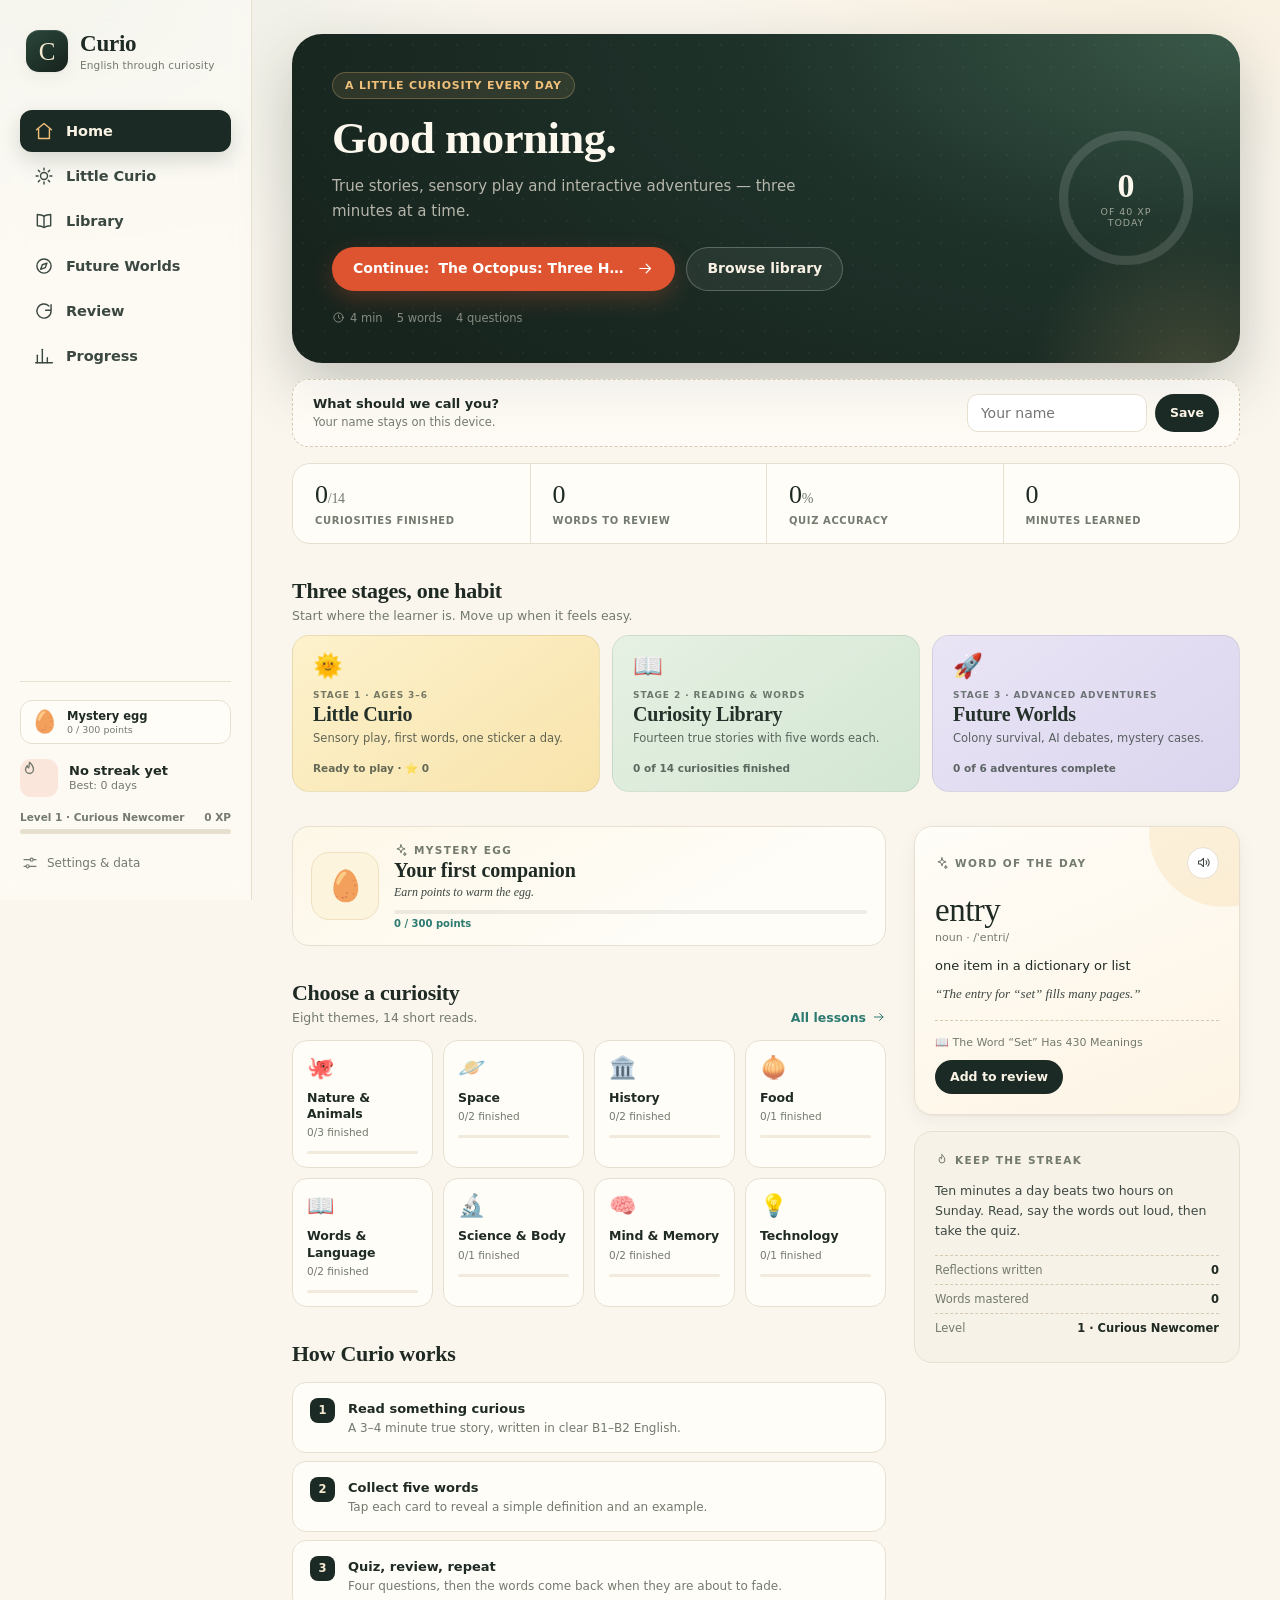
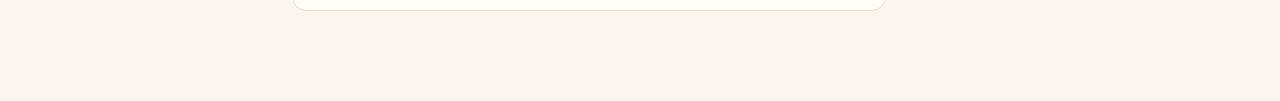
==== index.html @ 7db4409c "Build Curio English learning app with stages, progress and pets" ====
<!DOCTYPE html>
<html lang="en">
<head>
  <meta charset="utf-8">
  <meta name="viewport" content="width=device-width, initial-scale=1">
  <title>Curio — Learn English Through Curiosity</title>
  <meta name="description" content="Curio is a small English-learning app: short true stories, five words per story, quick quizzes, and progress that is saved on your device.">
  <meta name="theme-color" content="#fbf7ef">
  <link rel="icon" href="data:image/svg+xml,%3Csvg xmlns='http://www.w3.org/2000/svg' viewBox='0 0 100 100'%3E%3Ctext y='.9em' font-size='88'%3E%F0%9F%A7%A0%3C/text%3E%3C/svg%3E">
  <link rel="stylesheet" href="styles.css">
</head>
<body>
  <div class="app">
    <aside class="sidebar" aria-label="Main navigation">
      <a class="brand" href="#/home">
        <span class="brand-mark">C</span>
        <span class="brand-text"><strong>Curio</strong><small>English through curiosity</small></span>
      </a>
      <nav class="nav" id="nav"></nav>
      <div class="sidebar-foot" id="sidebar-foot"></div>
    </aside>

    <main class="view" id="view" tabindex="-1"></main>
  </div>

  <nav class="tabbar" id="tabbar" aria-label="Main navigation"></nav>
  <div class="toast-stack" id="toast-stack" role="status" aria-live="polite"></div>
  <div id="modal-root"></div>

  <script src="content.js"></script>
  <script src="content2.js"></script>
  <script src="pets.js"></script>
  <script src="app.js"></script>
</body>
</html>
---- styles.css ----
/* ==========================================================================
   Curio — English through curiosity
   A warm paper-and-ink theme with a serif reading face.
   ========================================================================== */

:root {
  --paper: #faf6ee;
  --paper-2: #f2ebdd;
  --card: #fffdf8;
  --ink: #1f2a24;
  --ink-soft: #3b4741;
  --muted: #737a6e;
  --line: #e7dfd0;
  --line-strong: #d6cab4;
  --coral: #df5430;
  --coral-dark: #b8431f;
  --teal: #2c7a70;
  --teal-dark: #1f5d55;
  --gold: #e9a83b;
  --dark: #1b2a24;
  --dark-2: #243a31;
  --radius: 22px;
  --shadow-sm: 0 1px 2px rgba(31, 42, 36, .05), 0 6px 18px rgba(31, 42, 36, .05);
  --shadow-md: 0 10px 34px rgba(31, 42, 36, .12);
  --font-ui: ui-sans-serif, system-ui, -apple-system, "Segoe UI", Roboto, "Helvetica Neue", Arial, sans-serif;
  --font-read: "Iowan Old Style", "Palatino Linotype", Palatino, "Book Antiqua", Georgia, serif;
}

* { box-sizing: border-box; }

html { -webkit-text-size-adjust: 100%; }

body {
  margin: 0;
  min-height: 100vh;
  font-family: var(--font-ui);
  color: var(--ink);
  background:
    radial-gradient(900px 520px at 92% -8%, rgba(233, 168, 59, .13), transparent 62%),
    radial-gradient(760px 480px at 4% 0%, rgba(44, 122, 112, .08), transparent 60%),
    var(--paper);
  -webkit-font-smoothing: antialiased;
  text-rendering: optimizeLegibility;
}

::selection { background: rgba(223, 84, 48, .22); }

a { color: inherit; }

button { font-family: inherit; }

svg { display: block; }

:focus-visible {
  outline: 2px solid var(--teal);
  outline-offset: 2px;
}

.icon { display: inline-flex; width: 20px; height: 20px; flex: 0 0 auto; }
.icon svg {
  width: 100%;
  height: 100%;
  fill: none;
  stroke: currentColor;
  stroke-width: 1.7;
  stroke-linecap: round;
  stroke-linejoin: round;
}

.muted { color: var(--muted); }

/* ---------------------------------------------------------------- layout */
.app {
  display: flex;
  min-height: 100vh;
  align-items: stretch;
}

.sidebar {
  position: sticky;
  top: 0;
  height: 100vh;
  width: 252px;
  flex: 0 0 252px;
  padding: 26px 20px 22px;
  display: flex;
  flex-direction: column;
  gap: 8px;
  border-right: 1px solid var(--line);
  background: rgba(255, 253, 248, .55);
  backdrop-filter: blur(10px);
  z-index: 30;
}

.view {
  flex: 1;
  min-width: 0;
  width: 100%;
  max-width: 1180px;
  margin: 0 auto;
  padding: 34px 40px 90px;
}

.view:focus { outline: none; }

.page { animation: pageIn .4s cubic-bezier(.2, .7, .2, 1) both; }

/* ---------------------------------------------------------------- brand */
.brand {
  display: flex;
  align-items: center;
  gap: 12px;
  text-decoration: none;
  padding: 4px 6px;
  margin-bottom: 26px;
  border-radius: 14px;
}

.brand-mark {
  width: 42px;
  height: 42px;
  border-radius: 13px;
  background: linear-gradient(145deg, #2b473b, #16221c);
  color: #f6e9d2;
  display: grid;
  place-items: center;
  font-family: var(--font-read);
  font-size: 25px;
  line-height: 1;
  box-shadow: inset 0 1px 0 rgba(255, 255, 255, .12), var(--shadow-sm);
  flex: 0 0 auto;
}

.brand-text { display: flex; flex-direction: column; line-height: 1.15; }
.brand-text strong {
  font-family: var(--font-read);
  font-size: 23px;
  font-weight: 600;
  letter-spacing: -.01em;
}
.brand-text small {
  font-size: 10.5px;
  color: var(--muted);
  letter-spacing: .015em;
  margin-top: 2px;
}

/* ---------------------------------------------------------------- nav */
.nav { display: flex; flex-direction: column; gap: 3px; }

.nav-item {
  position: relative;
  display: flex;
  align-items: center;
  gap: 12px;
  padding: 11px 14px;
  border-radius: 12px;
  text-decoration: none;
  color: var(--ink-soft);
  font-size: 14.5px;
  font-weight: 550;
  letter-spacing: -.005em;
  transition: background .18s ease, color .18s ease, transform .18s ease;
}

.nav-item:hover { background: #f1e9da; }

.nav-item.active {
  background: var(--dark);
  color: #fbf4e6;
  box-shadow: 0 8px 20px rgba(27, 42, 36, .16);
}

.nav-item.active .icon { color: #f0c07a; }

.nav-badge {
  margin-left: auto;
  min-width: 20px;
  height: 20px;
  padding: 0 6px;
  border-radius: 999px;
  background: var(--coral);
  color: #fff;
  font-size: 11px;
  font-weight: 700;
  display: grid;
  place-items: center;
}

.nav-item.active .nav-badge { background: #f0c07a; color: #35240d; }

/* ---------------------------------------------------------------- sidebar foot */
.sidebar-foot {
  margin-top: auto;
  padding-top: 18px;
  border-top: 1px solid var(--line);
  display: flex;
  flex-direction: column;
  gap: 14px;
}

.streak-box { display: flex; align-items: center; gap: 11px; }

.streak-flame {
  width: 38px;
  height: 38px;
  border-radius: 11px;
  background: #fbe6dc;
  color: var(--coral);
  display: grid;
  place-items: center;
  flex: 0 0 auto;
}
.streak-flame .icon { width: 19px; height: 19px; }

.streak-box strong { display: block; font-size: 13px; font-weight: 650; }
.streak-box span { display: block; font-size: 11px; color: var(--muted); margin-top: 1px; }

.mini-level-top {
  display: flex;
  justify-content: space-between;
  gap: 8px;
  font-size: 10.5px;
  color: var(--muted);
  font-weight: 550;
}
.mini-bar {
  height: 5px;
  border-radius: 99px;
  background: var(--line);
  margin-top: 6px;
  overflow: hidden;
}
.mini-bar i {
  display: block;
  height: 100%;
  border-radius: 99px;
  background: linear-gradient(90deg, var(--teal), #63a897);
  transition: width .6s cubic-bezier(.2, .8, .2, 1);
}

.settings-link {
  display: inline-flex;
  align-items: center;
  gap: 9px;
  background: none;
  border: none;
  padding: 7px 2px;
  color: var(--muted);
  font-size: 12px;
  cursor: pointer;
  border-radius: 8px;
  text-align: left;
}
.settings-link:hover { color: var(--ink); }
.settings-link .icon { width: 16px; height: 16px; }

/* ---------------------------------------------------------------- tabbar */
.tabbar {
  display: none;
  position: fixed;
  left: 0;
  right: 0;
  bottom: 0;
  z-index: 50;
  padding: 8px 10px calc(8px + env(safe-area-inset-bottom));
  background: rgba(255, 253, 248, .96);
  backdrop-filter: blur(14px);
  border-top: 1px solid var(--line);
}

.tab-item {
  position: relative;
  flex: 1;
  display: flex;
  flex-direction: column;
  align-items: center;
  gap: 3px;
  padding: 4px 2px 3px;
  text-decoration: none;
  color: var(--muted);
  font-size: 10.5px;
  font-weight: 550;
}
.tab-item .icon { width: 21px; height: 21px; }
.tab-item.active { color: var(--ink); }
.tab-item.active .icon { color: var(--coral); }

.tab-badge {
  position: absolute;
  top: 0;
  right: calc(50% - 21px);
  min-width: 17px;
  height: 17px;
  padding: 0 4px;
  border-radius: 99px;
  background: var(--coral);
  color: #fff;
  font-size: 10px;
  font-weight: 700;
  display: grid;
  place-items: center;
}

/* ---------------------------------------------------------------- type */
h1, h2, h3 {
  margin: 0;
  font-family: var(--font-read);
  font-weight: 600;
  letter-spacing: -.012em;
  color: var(--ink);
}

p { margin: 0 0 1em; }

.page h1 {
  font-size: clamp(30px, 3.4vw, 42px);
  line-height: 1.07;
  margin: 7px 0 10px;
}

.sub {
  color: var(--muted);
  font-size: 14.5px;
  line-height: 1.62;
  max-width: 62ch;
}

.eyebrow {
  display: inline-flex;
  align-items: center;
  gap: 6px;
  font-size: 10.5px;
  font-weight: 700;
  letter-spacing: .13em;
  text-transform: uppercase;
  color: var(--muted);
}
.eyebrow .icon { width: 14px; height: 14px; }

.page-head {
  display: flex;
  justify-content: space-between;
  align-items: flex-start;
  gap: 26px;
  margin-bottom: 28px;
}

/* ---------------------------------------------------------------- buttons */
.btn {
  display: inline-flex;
  align-items: center;
  justify-content: center;
  gap: 9px;
  padding: 12px 20px;
  border-radius: 999px;
  border: 1px solid transparent;
  font-family: inherit;
  font-size: 14px;
  font-weight: 600;
  line-height: 1.25;
  text-decoration: none;
  cursor: pointer;
  transition: transform .18s ease, background .18s ease, border-color .18s ease, box-shadow .18s ease, color .18s ease;
  white-space: nowrap;
}

.btn .icon { width: 17px; height: 17px; }

.btn-primary {
  background: var(--coral);
  color: #fff;
  box-shadow: 0 8px 22px rgba(223, 84, 48, .26);
}
.btn-primary:hover { background: var(--coral-dark); transform: translateY(-1px); box-shadow: 0 10px 26px rgba(223, 84, 48, .3); }

.btn-dark { background: var(--dark); color: #fbf4e6; }
.btn-dark:hover { background: var(--dark-2); transform: translateY(-1px); }

.btn-ghost {
  background: transparent;
  border-color: var(--line-strong);
  color: var(--ink);
}
.btn-ghost:hover { background: #fff; border-color: var(--ink-soft); }

.btn-ghost-light {
  background: rgba(255, 255, 255, .06);
  border-color: rgba(255, 255, 255, .24);
  color: #f7f0e3;
}
.btn-ghost-light:hover { background: rgba(255, 255, 255, .13); }

.btn-small { padding: 8px 14px; font-size: 12.5px; gap: 7px; }
.btn-small .icon { width: 15px; height: 15px; }

.btn-danger { background: #fdf1ed; border-color: #eec7ba; color: #9c2f1a; }
.btn-danger:hover { background: #fbe5dd; border-color: #dda087; }

.btn:disabled { opacity: .55; cursor: not-allowed; transform: none; }

.link-arrow {
  display: inline-flex;
  align-items: center;
  gap: 6px;
  font-size: 12.5px;
  font-weight: 650;
  color: var(--teal);
  text-decoration: none;
  white-space: nowrap;
}
.link-arrow .icon { width: 14px; height: 14px; transition: transform .18s ease; }
.link-arrow:hover .icon { transform: translateX(3px); }

/* ---------------------------------------------------------------- hero */
.hero {
  position: relative;
  overflow: hidden;
  display: flex;
  align-items: center;
  justify-content: space-between;
  gap: 30px;
  padding: 38px 40px;
  border-radius: 30px;
  color: #f8f1e4;
  background:
    radial-gradient(110% 150% at 100% 0%, #3a5949 0%, #1e322a 46%, #17241e 100%);
  box-shadow: 0 24px 60px rgba(23, 36, 30, .24);
}

.hero::before {
  content: "";
  position: absolute;
  inset: 0;
  background-image: radial-gradient(rgba(255, 255, 255, .08) 1px, transparent 1px);
  background-size: 22px 22px;
  opacity: .5;
  pointer-events: none;
}

.hero::after {
  content: "";
  position: absolute;
  width: 340px;
  height: 340px;
  right: -120px;
  bottom: -190px;
  border-radius: 50%;
  background: radial-gradient(circle, rgba(240, 192, 122, .18), transparent 68%);
  pointer-events: none;
}

.hero-main { position: relative; z-index: 1; max-width: 620px; }

.hero-kicker {
  display: inline-flex;
  align-items: center;
  gap: 7px;
  padding: 6px 12px;
  border-radius: 999px;
  border: 1px solid rgba(240, 192, 122, .28);
  background: rgba(240, 192, 122, .1);
  color: #f0c07a;
  font-size: 11px;
  font-weight: 650;
  letter-spacing: .07em;
  text-transform: uppercase;
}
.hero-kicker .icon { width: 14px; height: 14px; }

.hero h1 {
  color: #fdf8ee;
  font-size: clamp(29px, 3.5vw, 45px);
  line-height: 1.06;
  margin: 16px 0 12px;
}

.hero-sub {
  color: rgba(248, 241, 228, .7);
  font-size: 15px;
  line-height: 1.62;
  margin: 0 0 24px;
  max-width: 50ch;
}

.hero-actions { display: flex; align-items: center; gap: 11px; flex-wrap: wrap; }

.btn-title {
  max-width: 190px;
  overflow: hidden;
  text-overflow: ellipsis;
  white-space: nowrap;
}

.hero-meta {
  display: flex;
  align-items: center;
  gap: 14px;
  margin-top: 20px;
  font-size: 11.5px;
  color: rgba(248, 241, 228, .5);
}
.hero-meta span { display: inline-flex; align-items: center; gap: 5px; }
.hero-meta .icon { width: 13px; height: 13px; }

.hero-meta .goal-inline { display: none; }

.goal-ring {
  position: relative;
  flex: 0 0 auto;
  width: 148px;
  height: 148px;
  z-index: 1;
}
.goal-ring svg { width: 100%; height: 100%; transform: rotate(-90deg); }

.ring-track { fill: none; stroke: rgba(255, 255, 255, .13); stroke-width: 8; }
.ring-fill {
  fill: none;
  stroke: #f0c07a;
  stroke-width: 8;
  stroke-linecap: round;
  transition: stroke-dashoffset .9s cubic-bezier(.2, .8, .2, 1);
}
.goal-ring.done .ring-fill { stroke: #8fd0a8; }

.ring-label {
  position: absolute;
  inset: 0;
  display: flex;
  flex-direction: column;
  align-items: center;
  justify-content: center;
  text-align: center;
  gap: 3px;
  pointer-events: none;
}
.ring-label strong {
  font-family: var(--font-read);
  font-size: 34px;
  line-height: 1;
  color: #fdf8ee;
}
.ring-label span {
  font-size: 9.5px;
  text-transform: uppercase;
  letter-spacing: .1em;
  color: rgba(248, 241, 228, .58);
  max-width: 80px;
}

/* ---------------------------------------------------------------- name prompt */
.name-prompt {
  display: flex;
  align-items: center;
  justify-content: space-between;
  gap: 20px;
  margin-top: 16px;
  padding: 14px 20px;
  border: 1px dashed var(--line-strong);
  border-radius: 16px;
  background: rgba(255, 253, 248, .7);
}
.name-prompt strong { display: block; font-size: 13px; }
.name-prompt span { font-size: 11.5px; color: var(--muted); }
.name-form { display: flex; gap: 8px; }
.name-form input { width: 180px; }

/* ---------------------------------------------------------------- inputs */
input[type="text"],
input[type="search"],
input:not([type]),
input[type="email"] {
  font-family: inherit;
  font-size: 14px;
  color: var(--ink);
  background: #fff;
  border: 1px solid var(--line);
  border-radius: 11px;
  padding: 10px 13px;
  outline: none;
  transition: border-color .18s ease, box-shadow .18s ease;
  min-width: 0;
}
input:focus { border-color: var(--teal); box-shadow: 0 0 0 3px rgba(44, 122, 112, .13); }

/* ---------------------------------------------------------------- stats strip */
.stat-strip {
  display: grid;
  grid-template-columns: repeat(4, 1fr);
  margin-top: 16px;
  background: var(--card);
  border: 1px solid var(--line);
  border-radius: 18px;
  overflow: hidden;
}

.stat {
  display: flex;
  flex-direction: column;
  gap: 4px;
  padding: 17px 22px;
  border-left: 1px solid var(--line);
}
.stat:first-child { border-left: none; }

.stat-num {
  font-family: var(--font-read);
  font-size: 26px;
  line-height: 1.05;
  letter-spacing: -.01em;
}
.stat-num small { font-size: 14px; color: var(--muted); }

.stat-label {
  font-size: 10px;
  text-transform: uppercase;
  letter-spacing: .07em;
  color: var(--muted);
  font-weight: 600;
}

/* ---------------------------------------------------------------- home sections */
.home-grid {
  display: grid;
  grid-template-columns: minmax(0, 1fr) 326px;
  gap: 28px;
  margin-top: 34px;
  align-items: start;
}

.home-main { display: flex; flex-direction: column; gap: 34px; min-width: 0; }
.home-rail { display: flex; flex-direction: column; gap: 16px; }

.section-head {
  display: flex;
  align-items: flex-end;
  justify-content: space-between;
  gap: 16px;
  margin-bottom: 15px;
}
.section-head h2 { font-size: 22px; }
.section-head p { margin: 4px 0 0; font-size: 12.5px; color: var(--muted); }

.cat-grid {
  display: grid;
  grid-template-columns: repeat(4, 1fr);
  gap: 10px;
}

.cat-card {
  position: relative;
  display: flex;
  flex-direction: column;
  gap: 2px;
  padding: 16px 14px 13px;
  border: 1px solid var(--line);
  border-radius: 15px;
  background: var(--card);
  text-decoration: none;
  color: var(--ink);
  transition: transform .18s ease, box-shadow .18s ease, border-color .18s ease;
  overflow: hidden;
}
.cat-card:hover {
  transform: translateY(-2px);
  border-color: var(--line-strong);
  box-shadow: var(--shadow-sm);
}

.cat-emoji { font-size: 22px; line-height: 1; margin-bottom: 9px; }
.cat-name { font-size: 12.5px; font-weight: 650; line-height: 1.3; letter-spacing: -.005em; }
.cat-meta { font-size: 10.5px; color: var(--muted); margin-top: 2px; }
.cat-track {
  height: 3px;
  margin-top: 11px;
  background: var(--paper-2);
  border-radius: 99px;
  overflow: hidden;
}
.cat-track i {
  display: block;
  height: 100%;
  width: var(--cat-pct, 0%);
  background: var(--teal);
  border-radius: 99px;
  transition: width .5s ease;
}

/* recent list */
.recent-list {
  border: 1px solid var(--line);
  border-radius: 16px;
  background: var(--card);
  overflow: hidden;
}

.recent {
  display: flex;
  align-items: center;
  gap: 14px;
  padding: 13px 17px;
  text-decoration: none;
  color: inherit;
  border-bottom: 1px solid var(--line);
}
.recent:last-child { border-bottom: none; }
.recent:hover { background: #fbf6ea; }

.recent-emoji {
  width: 38px;
  height: 38px;
  border-radius: 11px;
  background: var(--paper-2);
  display: grid;
  place-items: center;
  font-size: 19px;
  flex: 0 0 auto;
}

.recent-body { flex: 1; min-width: 0; display: flex; flex-direction: column; gap: 2px; }
.recent-body strong {
  font-size: 13.5px;
  font-weight: 600;
  white-space: nowrap;
  overflow: hidden;
  text-overflow: ellipsis;
}
.recent-body small { font-size: 11px; color: var(--muted); }
.recent-score { font-size: 12px; font-weight: 700; color: var(--teal); flex: 0 0 auto; }

/* steps */
.steps { list-style: none; margin: 0; padding: 0; display: flex; flex-direction: column; gap: 8px; }
.steps li {
  display: flex;
  gap: 13px;
  align-items: flex-start;
  padding: 15px 17px;
  background: var(--card);
  border: 1px solid var(--line);
  border-radius: 14px;
}
.step-num {
  width: 25px;
  height: 25px;
  border-radius: 8px;
  background: var(--dark);
  color: #f6e9d2;
  display: grid;
  place-items: center;
  font-size: 11.5px;
  font-weight: 700;
  flex: 0 0 auto;
}
.steps strong { font-size: 13px; font-weight: 650; }
.steps p { margin: 2px 0 0; font-size: 12px; line-height: 1.5; color: var(--muted); }

/* ---------------------------------------------------------------- cards / word of day */
.card {
  background: var(--card);
  border: 1px solid var(--line);
  border-radius: 18px;
  padding: 20px;
}

.wod {
  position: relative;
  overflow: hidden;
  background: linear-gradient(158deg, #fffdf8 0%, #fdf4e4 100%);
  box-shadow: var(--shadow-sm);
}
.wod::after {
  content: "";
  position: absolute;
  width: 150px;
  height: 150px;
  top: -70px;
  right: -60px;
  border-radius: 50%;
  background: rgba(233, 168, 59, .14);
  pointer-events: none;
}

.wod-top { position: relative; z-index: 1; display: flex; align-items: center; justify-content: space-between; gap: 10px; }

.wod-word {
  font-family: var(--font-read);
  font-size: 33px;
  line-height: 1.05;
  letter-spacing: -.015em;
  margin-top: 14px;
}
.wod-meta { font-size: 11px; color: var(--muted); margin-top: 4px; }
.wod-def { font-size: 13px; line-height: 1.55; margin: 12px 0 8px; }
.wod-ex {
  font-family: var(--font-read);
  font-style: italic;
  font-size: 13px;
  line-height: 1.5;
  color: var(--ink-soft);
  margin: 0;
}
.wod-foot {
  position: relative;
  z-index: 1;
  display: flex;
  flex-direction: column;
  gap: 10px;
  margin-top: 16px;
  padding-top: 14px;
  border-top: 1px dashed var(--line-strong);
}
.wod-source { font-size: 11px; color: var(--muted); line-height: 1.4; }
.wod-foot .btn { align-self: flex-start; }

.speak-btn {
  width: 32px;
  height: 32px;
  border-radius: 50%;
  border: 1px solid var(--line);
  background: #fff;
  color: var(--ink-soft);
  display: inline-grid;
  place-items: center;
  cursor: pointer;
  flex: 0 0 auto;
  transition: background .18s ease, color .18s ease, border-color .18s ease;
}
.speak-btn:hover { background: var(--dark); border-color: var(--dark); color: #fff; }
.speak-btn .icon { width: 15px; height: 15px; }

.pill {
  display: inline-flex;
  align-items: center;
  gap: 5px;
  font-size: 10.5px;
  font-weight: 600;
  padding: 5px 9px;
  border-radius: 999px;
  background: var(--paper-2);
  color: var(--muted);
}
.pill .icon { width: 12px; height: 12px; }
.pill-done { background: #e8f3ee; color: var(--teal); }

.tip { background: #f7f2e7; }
.tip > p { margin: 10px 0 14px; font-size: 12.5px; line-height: 1.6; color: var(--ink-soft); }
.tip-row {
  display: flex;
  justify-content: space-between;
  gap: 12px;
  font-size: 11.5px;
  padding: 7px 0;
  border-top: 1px dashed var(--line-strong);
  color: var(--muted);
}
.tip-row strong { color: var(--ink); font-weight: 600; text-align: right; }

/* ---------------------------------------------------------------- toolbar / library */
.progress-pill {
  flex: 0 0 auto;
  text-align: center;
  padding: 11px 18px;
  border: 1px solid var(--line);
  border-radius: 15px;
  background: var(--card);
}
.progress-pill strong { display: block; font-family: var(--font-read); font-size: 23px; line-height: 1.1; }
.progress-pill span { font-size: 9.5px; letter-spacing: .09em; text-transform: uppercase; color: var(--muted); }

.toolbar { display: flex; flex-direction: column; gap: 13px; margin-bottom: 16px; }

.search {
  display: flex;
  align-items: center;
  gap: 9px;
  height: 43px;
  max-width: 400px;
  padding: 0 13px;
  border: 1px solid var(--line);
  border-radius: 12px;
  background: var(--card);
  transition: border-color .18s ease, box-shadow .18s ease;
}
.search:focus-within { border-color: var(--teal); box-shadow: 0 0 0 3px rgba(44, 122, 112, .1); }
.search .icon { width: 17px; height: 17px; color: var(--muted); }
.search input {
  flex: 1;
  border: none !important;
  background: transparent !important;
  box-shadow: none !important;
  padding: 0;
  font-size: 13.5px;
  height: 100%;
}
.search input::-webkit-search-cancel-button { cursor: pointer; }

.chips { display: flex; flex-wrap: wrap; gap: 7px; }

.chip {
  padding: 7px 13px;
  border: 1px solid var(--line);
  border-radius: 999px;
  background: var(--card);
  color: var(--ink-soft);
  font-size: 12px;
  font-weight: 550;
  cursor: pointer;
  transition: all .16s ease;
}
.chip:hover { border-color: var(--line-strong); background: #fff; }
.chip.active { background: var(--dark); border-color: var(--dark); color: #faf3e6; }

.list-meta { font-size: 11.5px; color: var(--muted); margin-bottom: 12px; }

.lesson-grid {
  display: grid;
  grid-template-columns: repeat(2, minmax(0, 1fr));
  gap: 14px;
}

.lesson-card {
  display: flex;
  flex-direction: column;
  text-decoration: none;
  color: inherit;
  background: var(--card);
  border: 1px solid var(--line);
  border-radius: 18px;
  overflow: hidden;
  transition: transform .2s ease, box-shadow .2s ease, border-color .2s ease;
}
.lesson-card:hover {
  transform: translateY(-3px);
  box-shadow: var(--shadow-md);
  border-color: var(--line-strong);
}

.lesson-thumb {
  position: relative;
  height: 82px;
  display: flex;
  align-items: center;
  padding: 0 20px;
  font-size: 30px;
  overflow: hidden;
}
.lesson-thumb::after {
  content: "";
  position: absolute;
  right: -32px;
  top: -58px;
  width: 150px;
  height: 150px;
  border-radius: 50%;
  background: rgba(255, 255, 255, .42);
}
.lesson-thumb > span { position: relative; z-index: 1; }

.cat-nature  { background: linear-gradient(120deg, #e9f2e2, #d5e7cf); }
.cat-space   { background: linear-gradient(120deg, #e9e6f6, #d9d5ee); }
.cat-history { background: linear-gradient(120deg, #f8eddb, #efdcc1); }
.cat-food    { background: linear-gradient(120deg, #fce9d5, #f7dcc0); }
.cat-words   { background: linear-gradient(120deg, #f5e8ee, #ecd6e1); }
.cat-science { background: linear-gradient(120deg, #e1f1ef, #d0e5e3); }
.cat-mind    { background: linear-gradient(120deg, #f8edda, #f1dfc5); }
.cat-tech    { background: linear-gradient(120deg, #e5eef7, #d3e2f0); }

.lesson-body { padding: 15px 18px 14px; display: flex; flex-direction: column; flex: 1; }

.lesson-tags { display: flex; gap: 6px; flex-wrap: wrap; margin-bottom: 8px; }

.tag {
  display: inline-flex;
  align-items: center;
  gap: 4px;
  font-size: 10px;
  font-weight: 600;
  letter-spacing: .02em;
  padding: 4px 8px;
  border-radius: 6px;
  background: var(--paper-2);
  color: var(--ink-soft);
}
.tag.ghost { background: transparent; border: 1px solid var(--line); color: var(--muted); }
.tag .icon { width: 12px; height: 12px; }

.lesson-card h3 {
  font-size: 19px;
  line-height: 1.22;
  margin-bottom: 5px;
}
.lesson-card p {
  font-size: 12.5px;
  line-height: 1.55;
  color: var(--muted);
  margin: 0 0 14px;
  display: -webkit-box;
  -webkit-line-clamp: 2;
  -webkit-box-orient: vertical;
  overflow: hidden;
}

.lesson-foot {
  display: flex;
  align-items: center;
  justify-content: space-between;
  gap: 10px;
  margin-top: auto;
  padding-top: 12px;
  border-top: 1px solid var(--line);
}

.lesson-status {
  display: inline-flex;
  align-items: center;
  gap: 4px;
  font-size: 10.5px;
  font-weight: 650;
  letter-spacing: .02em;
}
.lesson-status.done { color: var(--teal); }
.lesson-status.new { color: var(--coral); }
.lesson-status .icon { width: 12px; height: 12px; }

.arrow { display: inline-flex; color: var(--muted); }
.arrow .icon { width: 16px; height: 16px; transition: transform .2s ease, color .2s ease; }
.lesson-card:hover .arrow .icon { transform: translateX(3px); color: var(--coral); }

/* empty states */
.empty {
  grid-column: 1 / -1;
  text-align: center;
  padding: 42px 24px;
  border: 1px dashed var(--line-strong);
  border-radius: 18px;
  background: rgba(255, 253, 248, .55);
}
.empty > span { font-size: 30px; display: block; margin-bottom: 10px; }
.empty h3 { font-size: 20px; margin-bottom: 4px; }
.empty p { font-size: 13px; color: var(--muted); margin: 0 0 16px; }
.empty.big { padding: 52px 28px; }

/* ---------------------------------------------------------------- lesson header */
.back-link {
  display: inline-flex;
  align-items: center;
  gap: 7px;
  font-size: 12.5px;
  color: var(--muted);
  text-decoration: none;
  margin-bottom: 22px;
  padding: 4px 0;
}
.back-link .icon { width: 15px; height: 15px; transition: transform .18s ease; }
.back-link:hover { color: var(--ink); }
.back-link:hover .icon { transform: translateX(-2px); }

.lesson-head {
  display: flex;
  align-items: flex-start;
  gap: 20px;
  margin-bottom: 24px;
}
.lesson-emoji {
  width: 72px;
  height: 72px;
  border-radius: 20px;
  display: grid;
  place-items: center;
  font-size: 34px;
  flex: 0 0 auto;
  border: 1px solid rgba(0, 0, 0, .04);
}
.lesson-head h1 { margin: 7px 0 8px; font-size: clamp(27px, 3.2vw, 40px); }
.lesson-head .sub { font-size: 14px; }

.stagebar {
  display: flex;
  gap: 6px;
  flex-wrap: wrap;
  padding-bottom: 14px;
  margin-bottom: 28px;
  border-bottom: 1px solid var(--line);
}
.stage-chip {
  display: inline-flex;
  align-items: center;
  gap: 8px;
  font-size: 12px;
  font-weight: 550;
  color: var(--muted);
  padding-right: 16px;
}
.stage-chip span {
  width: 22px;
  height: 22px;
  border-radius: 50%;
  border: 1px solid var(--line-strong);
  background: var(--card);
  display: grid;
  place-items: center;
  font-size: 10.5px;
  font-weight: 650;
}
.stage-chip.complete { color: var(--teal); }
.stage-chip.complete span { background: var(--teal); border-color: var(--teal); color: #fff; }
.stage-chip.current { color: var(--ink); font-weight: 650; }
.stage-chip.current span { background: var(--dark); border-color: var(--dark); color: #fff; }

/* ---------------------------------------------------------------- reader */
.reader { max-width: 780px; }

.reader-body p {
  font-family: var(--font-read);
  font-size: 18.5px;
  line-height: 1.76;
  color: #26332c;
  margin: 0 0 20px;
}

.reader-body p:first-child::first-letter {
  float: left;
  font-size: 58px;
  line-height: .82;
  padding: 8px 9px 0 0;
  color: var(--coral);
  font-weight: 600;
}

.fact {
  display: flex;
  gap: 14px;
  align-items: flex-start;
  margin: 26px 0;
  padding: 15px 18px;
  border: 1px solid #f0dfc0;
  border-radius: 15px;
  background: linear-gradient(120deg, #fdf5e6, #fcf1de);
}
.fact-label {
  display: inline-flex;
  align-items: center;
  gap: 5px;
  white-space: nowrap;
  font-size: 10px;
  font-weight: 700;
  letter-spacing: .08em;
  text-transform: uppercase;
  color: #a06a1c;
  padding-top: 2px;
}
.fact-label .icon { width: 13px; height: 13px; }
.fact p { margin: 0; font-size: 12.5px; line-height: 1.58; color: #6d5327; }

.prompt-box {
  margin: 26px 0 6px;
  padding: 18px;
  border: 1px solid var(--line);
  border-radius: 16px;
  background: var(--card);
}
.prompt-head {
  display: flex;
  justify-content: space-between;
  gap: 12px;
  font-size: 10px;
  letter-spacing: .09em;
  text-transform: uppercase;
  font-weight: 700;
  color: var(--muted);
}
.prompt-head > span:first-child { display: inline-flex; align-items: center; gap: 5px; }
.prompt-head .icon { width: 13px; height: 13px; }
.prompt-q {
  font-family: var(--font-read);
  font-size: 17px;
  line-height: 1.5;
  margin: 10px 0 12px;
}

textarea {
  width: 100%;
  min-height: 84px;
  font-family: var(--font-ui);
  font-size: 13.5px;
  line-height: 1.55;
  color: var(--ink);
  background: #fdfbf5;
  border: 1px solid var(--line);
  border-radius: 11px;
  padding: 11px 13px;
  resize: vertical;
  outline: none;
  transition: border-color .18s ease, box-shadow .18s ease;
}
textarea:focus { border-color: var(--teal); box-shadow: 0 0 0 3px rgba(44, 122, 112, .12); }

.note-meta {
  display: flex;
  justify-content: space-between;
  gap: 12px;
  margin-top: 7px;
  font-size: 10.5px;
  color: var(--muted);
}

.stage-actions {
  display: flex;
  align-items: center;
  justify-content: flex-end;
  flex-wrap: wrap;
  gap: 10px;
  margin-top: 26px;
  padding-top: 20px;
  border-top: 1px solid var(--line);
}
.stage-note { margin-right: auto; font-size: 11.5px; color: var(--muted); }

/* ---------------------------------------------------------------- words */
.stage-intro { max-width: 640px; margin-bottom: 20px; }
.stage-intro h2 { font-size: 26px; margin-bottom: 6px; }
.stage-intro p { font-size: 13px; line-height: 1.6; color: var(--muted); margin: 0; }

.word-grid { display: grid; grid-template-columns: repeat(2, minmax(0, 1fr)); gap: 11px; align-items: start; }

.word-card {
  position: relative;
  text-align: left;
  padding: 16px 18px;
  border: 1px solid var(--line);
  border-radius: 15px;
  background: var(--card);
  cursor: pointer;
  transition: border-color .18s ease, box-shadow .18s ease, background .2s ease;
}
.word-card:hover { border-color: var(--line-strong); box-shadow: var(--shadow-sm); }
.word-card.revealed { background: #f3faf6; border-color: #cbe0d6; }

.word-top { display: flex; align-items: center; justify-content: space-between; gap: 8px; }
.word-pos {
  font-size: 9.5px;
  font-weight: 700;
  letter-spacing: .1em;
  text-transform: uppercase;
  color: var(--muted);
}
.word-main {
  font-family: var(--font-read);
  font-size: 26px;
  line-height: 1.12;
  margin-top: 7px;
  letter-spacing: -.015em;
}
.word-ipa { font-size: 11.5px; color: var(--muted); margin-top: 2px; }

.word-reveal {
  display: none;
  margin-top: 11px;
  padding-top: 11px;
  border-top: 1px dashed var(--line-strong);
}
.revealed .word-reveal { display: block; animation: fadeUp .24s ease both; }

.word-def { font-size: 12.5px; line-height: 1.55; margin: 0 0 7px; }
.word-ex {
  font-family: var(--font-read);
  font-style: italic;
  font-size: 12.5px;
  line-height: 1.5;
  color: var(--ink-soft);
  margin: 0;
}
.word-note {
  display: inline-flex;
  align-items: center;
  gap: 4px;
  margin-top: 8px;
  font-size: 10px;
  color: var(--teal);
  font-weight: 600;
}
.word-note .icon { width: 11px; height: 11px; }
.word-hint { margin-top: 9px; font-size: 9.5px; letter-spacing: .04em; color: #a49a89; text-transform: uppercase; }

/* ---------------------------------------------------------------- quiz */
.quiz { max-width: 780px; }

.quiz-top {
  display: flex;
  align-items: center;
  justify-content: space-between;
  gap: 12px;
  margin-bottom: 9px;
}
.quiz-score { font-size: 11px; font-weight: 650; color: var(--teal); }

.quiz-bar {
  height: 5px;
  border-radius: 99px;
  background: var(--line);
  overflow: hidden;
  margin-bottom: 26px;
}
.quiz-bar i {
  display: block;
  height: 100%;
  border-radius: 99px;
  background: linear-gradient(90deg, var(--coral), #ee8a5e);
  transition: width .4s cubic-bezier(.2, .8, .2, 1);
}

.quiz-q {
  font-size: clamp(22px, 2.7vw, 31px);
  line-height: 1.28;
  margin-bottom: 22px;
  max-width: 26ch;
}

.options { display: flex; flex-direction: column; gap: 9px; }

.option {
  display: flex;
  align-items: center;
  gap: 13px;
  width: 100%;
  text-align: left;
  padding: 14px 16px;
  border: 1px solid var(--line);
  border-radius: 13px;
  background: var(--card);
  color: var(--ink);
  font-size: 14px;
  line-height: 1.45;
  cursor: pointer;
  transition: border-color .16s ease, background .16s ease, transform .16s ease;
}
.option:hover:not(:disabled) { border-color: var(--ink-soft); transform: translateX(2px); }
.option:disabled { cursor: default; }

.opt-letter {
  width: 26px;
  height: 26px;
  border-radius: 8px;
  background: var(--paper-2);
  color: var(--muted);
  display: grid;
  place-items: center;
  font-size: 11px;
  font-weight: 700;
  flex: 0 0 auto;
}

.option.correct { background: #eef8f1; border-color: #93c7ab; }
.option.correct .opt-letter { background: var(--teal); color: #fff; }
.option.wrong { background: #fdf0e9; border-color: #e6a48c; }
.option.wrong .opt-letter { background: var(--coral); color: #fff; }
.option.dim { opacity: .5; }

.opt-mark { margin-left: auto; color: var(--teal); }
.opt-mark .icon { width: 17px; height: 17px; }

.feedback {
  margin-top: 17px;
  padding: 13px 17px;
  border-radius: 13px;
  border: 1px solid;
  font-size: 13px;
  line-height: 1.55;
  animation: fadeUp .22s ease both;
}
.feedback strong {
  display: block;
  font-size: 10px;
  letter-spacing: .09em;
  text-transform: uppercase;
  margin-bottom: 4px;
}
.feedback p { margin: 0; }
.feedback.ok { background: #eef8f2; border-color: #cbe4d7; color: #1e5c46; }
.feedback.no { background: #fdf2ec; border-color: #f0d2c4; color: #7d3a24; }

.quiz-hint { font-size: 11.5px; color: var(--muted); margin-top: 14px; }

/* ---------------------------------------------------------------- results */
.result { position: relative; max-width: 840px; margin: 0 auto; }

.result-top { display: flex; align-items: center; gap: 26px; margin: 8px 0 26px; }
.result-top h2 { font-size: clamp(23px, 3vw, 32px); margin: 8px 0 6px; line-height: 1.2; }
.result-top .sub { font-size: 13px; }

.score-ring {
  --p: 75;
  width: 122px;
  height: 122px;
  border-radius: 50%;
  flex: 0 0 auto;
  display: grid;
  place-items: center;
  background: conic-gradient(var(--teal) calc(var(--p) * 1%), var(--line) 0);
  box-shadow: var(--shadow-sm);
}
.score-inner {
  width: 96px;
  height: 96px;
  border-radius: 50%;
  background: var(--paper);
  display: flex;
  flex-direction: column;
  align-items: center;
  justify-content: center;
  gap: 1px;
}
.score-inner strong { font-family: var(--font-read); font-size: 25px; line-height: 1; }
.score-inner span {
  font-size: 8.5px;
  text-transform: uppercase;
  letter-spacing: .1em;
  color: var(--muted);
}

.result-stats {
  display: grid;
  grid-template-columns: repeat(4, 1fr);
  gap: 10px;
  margin: 22px 0;
}
.result-stats > div {
  display: flex;
  flex-direction: column;
  gap: 1px;
  padding: 13px 15px;
  border: 1px solid var(--line);
  border-radius: 13px;
  background: var(--card);
}
.result-stats strong { font-family: var(--font-read); font-size: 22px; line-height: 1.1; }
.result-stats span { font-size: 10px; color: var(--muted); }

.result + .section { margin-top: 34px; }

.result-list { list-style: none; margin: 20px 0 0; padding: 0; display: flex; flex-direction: column; gap: 7px; }
.result-list li {
  display: flex;
  gap: 11px;
  align-items: flex-start;
  padding: 11px 14px;
  border: 1px solid var(--line);
  border-radius: 11px;
  background: var(--card);
  font-size: 12.5px;
  line-height: 1.5;
}
.result-list li.no { background: #fdf6f2; border-color: #f0d9cf; }
.result-list li strong { font-weight: 600; font-size: 12.5px; }
.result-list p { margin: 3px 0 0; color: var(--muted); font-size: 11.5px; }

.result-mark {
  width: 20px;
  height: 20px;
  border-radius: 50%;
  display: grid;
  place-items: center;
  font-size: 10px;
  font-weight: 700;
  flex: 0 0 auto;
}
li.ok .result-mark { background: #e1f2e8; color: var(--teal); }
li.no .result-mark { background: #fae3d8; color: var(--coral-dark); }

.confetti { position: absolute; inset: -14px 0 auto; height: 0; pointer-events: none; z-index: 3; }
.confetti i {
  position: absolute;
  top: 0;
  width: 7px;
  height: 13px;
  border-radius: 2px;
  opacity: 0;
  animation-name: confettiFall;
  animation-timing-function: cubic-bezier(.25, .6, .5, 1);
  animation-fill-mode: forwards;
}

/* ---------------------------------------------------------------- review */
.review { max-width: 820px; }

.review-head {
  display: flex;
  justify-content: space-between;
  align-items: flex-end;
  gap: 18px;
  margin-bottom: 13px;
}
.review-head h1 { font-size: clamp(26px, 3vw, 36px); margin: 7px 0 0; }

.review-count {
  flex: 0 0 auto;
  padding: 5px 12px;
  border: 1px solid var(--line);
  border-radius: 999px;
  background: var(--card);
  font-size: 11.5px;
  color: var(--muted);
}

.review-bar {
  height: 5px;
  border-radius: 99px;
  background: var(--line);
  overflow: hidden;
  margin: 6px 0 24px;
}
.review-bar i { display: block; height: 100%; background: var(--teal); border-radius: 99px; transition: width .4s ease; }

.flashcard {
  position: relative;
  padding: 32px 34px;
  text-align: center;
  background: var(--card);
  border: 1px solid var(--line);
  border-radius: 22px;
  box-shadow: var(--shadow-sm);
}
.flash-top { display: flex; justify-content: space-between; align-items: center; gap: 10px; margin-bottom: 24px; }
.flash-word {
  font-family: var(--font-read);
  font-size: clamp(38px, 6vw, 58px);
  line-height: 1.04;
  letter-spacing: -.02em;
}
.flash-meta { font-size: 12px; color: var(--muted); margin-top: 8px; }

.flash-back {
  margin-top: 22px;
  padding-top: 20px;
  border-top: 1px dashed var(--line-strong);
  animation: fadeUp .28s ease both;
}
.flash-def { font-size: 16px; line-height: 1.55; max-width: 52ch; margin: 0 auto 10px; }
.flash-ex {
  font-family: var(--font-read);
  font-style: italic;
  font-size: 14px;
  color: var(--ink-soft);
  margin: 0 auto;
  max-width: 56ch;
  line-height: 1.5;
}
.show-answer { margin-top: 26px; }
.flash-tip { text-align: center; font-size: 11.5px; color: var(--muted); margin: 16px 0 0; }

.grade-row { display: grid; grid-template-columns: repeat(3, 1fr); gap: 9px; margin-top: 16px; }
.grade {
  display: flex;
  flex-direction: column;
  align-items: center;
  gap: 2px;
  padding: 13px 10px;
  border: 1px solid var(--line);
  border-radius: 13px;
  background: var(--card);
  cursor: pointer;
  transition: transform .16s ease, box-shadow .16s ease, border-color .16s ease, background .16s ease;
}
.grade strong { font-size: 13px; font-weight: 650; }
.grade span { font-size: 10px; color: var(--muted); }
.grade:hover { transform: translateY(-1px); box-shadow: var(--shadow-sm); }
.grade-again:hover { border-color: #e6a48c; background: #fdf3ee; }
.grade-good:hover { border-color: #9ec9b2; background: #f2faf6; }
.grade-easy:hover { border-color: #a9c1dd; background: #f2f7fc; }
.grade-hint { text-align: center; font-size: 10.5px; color: var(--muted); margin: 10px 0 0; }

.bank { display: flex; flex-wrap: wrap; gap: 7px; }
.bank-item {
  display: inline-flex;
  align-items: center;
  gap: 9px;
  padding: 7px 13px;
  border: 1px solid var(--line);
  border-radius: 999px;
  background: var(--card);
  color: var(--ink);
  font-size: 12.5px;
  cursor: pointer;
  transition: border-color .16s ease, color .16s ease;
}
.bank-item:hover { border-color: var(--teal); color: var(--teal); }
.bank-item strong { font-weight: 600; font-size: 12.5px; }
.bank-item span { display: inline-flex; gap: 2px; }
.bank-item .dot { width: 4px; height: 4px; border-radius: 50%; background: var(--line-strong); display: inline-block; }
.bank-item .dot.on { background: var(--teal); }

/* ---------------------------------------------------------------- progress page */
.level-card {
  display: flex;
  align-items: center;
  gap: 22px;
  padding: 24px 26px;
  margin-bottom: 16px;
  border-radius: 22px;
  color: #f7f0e1;
  background:
    radial-gradient(90% 150% at 0% 0%, #31503f 0%, #1b2a24 55%, #16221d 100%);
  box-shadow: 0 18px 44px rgba(23, 36, 30, .22);
}
.level-badge {
  width: 72px;
  height: 72px;
  border-radius: 19px;
  background: rgba(255, 255, 255, .07);
  border: 1px solid rgba(255, 255, 255, .16);
  display: flex;
  flex-direction: column;
  align-items: center;
  justify-content: center;
  gap: 1px;
  flex: 0 0 auto;
}
.level-badge span {
  font-size: 8.5px;
  text-transform: uppercase;
  letter-spacing: .14em;
  color: rgba(247, 240, 225, .6);
}
.level-badge strong { font-family: var(--font-read); font-size: 30px; line-height: 1; color: #fdf8ee; }

.level-main { flex: 1; min-width: 0; }
.level-top { display: flex; align-items: baseline; justify-content: space-between; gap: 12px; }
.level-top h2 { color: #fbf5e8; font-size: 22px; }
.level-top > span { font-size: 12px; font-weight: 650; color: #f0c07a; }
.level-bar {
  height: 6px;
  border-radius: 99px;
  background: rgba(255, 255, 255, .14);
  margin: 10px 0 8px;
  overflow: hidden;
}
.level-bar i {
  display: block;
  height: 100%;
  border-radius: 99px;
  background: linear-gradient(90deg, #f0c07a, #e9a83b);
  transition: width .6s ease;
}
.level-card .muted { font-size: 11.5px; margin: 0; color: rgba(247, 240, 225, .55); }
.level-card .muted strong { color: rgba(247, 240, 225, .85); font-weight: 600; }

.stats-grid { display: grid; grid-template-columns: repeat(4, 1fr); gap: 12px; margin-bottom: 16px; }
.stat-card {
  display: flex;
  gap: 12px;
  align-items: flex-start;
  padding: 15px 17px;
  border: 1px solid var(--line);
  border-radius: 15px;
  background: var(--card);
}
.stat-emoji { font-size: 19px; line-height: 1.2; }
.stat-value { display: block; font-family: var(--font-read); font-size: 25px; line-height: 1.05; }
.stat-label { display: block; font-size: 10px; text-transform: uppercase; letter-spacing: .06em; color: var(--muted); margin-top: 3px; font-weight: 600; }
.stat-sub { display: block; font-size: 10.5px; color: #9ba192; margin-top: 4px; }

.stats-two { display: grid; grid-template-columns: 1.1fr .9fr; gap: 12px; margin-bottom: 12px; }
.chart-card { padding: 20px 22px; }
.chart-card .section-head { margin-bottom: 4px; }
.chart-card .section-head h2 { font-size: 18px; }
.chart-card .section-head p { font-size: 11.5px; }

.bars { display: flex; align-items: flex-end; gap: 7px; height: 148px; margin-top: 16px; }
.bar-col { flex: 1; height: 100%; display: flex; flex-direction: column; align-items: center; gap: 7px; min-width: 0; }
.bar-track {
  flex: 1;
  width: 100%;
  display: flex;
  align-items: flex-end;
  border-radius: 6px;
  background: #f6efe3;
  overflow: hidden;
}
.bar-track i {
  display: block;
  width: 100%;
  border-radius: 6px;
  background: linear-gradient(180deg, #86bfae, #2c7a70);
  transition: height .5s ease;
}
.bar-label { font-size: 9.5px; color: var(--muted); }

.donut-wrap { display: flex; align-items: center; gap: 20px; margin-top: 20px; }
.donut {
  --p: 0;
  width: 118px;
  height: 118px;
  border-radius: 50%;
  flex: 0 0 auto;
  display: grid;
  place-items: center;
  background: conic-gradient(var(--coral) calc(var(--p) * 1%), #efe7d8 0);
}
.donut > span {
  width: 88px;
  height: 88px;
  border-radius: 50%;
  background: var(--card);
  display: flex;
  flex-direction: column;
  align-items: center;
  justify-content: center;
}
.donut strong { font-family: var(--font-read); font-size: 23px; line-height: 1.1; }
.donut small { font-size: 8.5px; text-transform: uppercase; letter-spacing: .09em; color: var(--muted); }

.donut-side { flex: 1; min-width: 0; display: flex; flex-direction: column; gap: 7px; }
.donut-side > div {
  display: flex;
  justify-content: space-between;
  gap: 10px;
  font-size: 11.5px;
  padding-bottom: 7px;
  border-bottom: 1px dashed var(--line);
}
.donut-side > div:last-child { border-bottom: none; padding-bottom: 0; }
.donut-side span { color: var(--muted); }
.donut-side strong { font-weight: 650; white-space: nowrap; }

.heat-card { padding: 20px 22px; margin-bottom: 16px; }
.heat-wrap {
  display: flex;
  align-items: center;
  justify-content: space-between;
  gap: 30px;
  margin-top: 8px;
}
.heatmap {
  display: grid;
  grid-auto-flow: column;
  grid-template-rows: repeat(7, 16px);
  grid-auto-columns: 16px;
  justify-content: flex-start;
  gap: 4px;
  flex: 0 1 auto;
}
.heat-side { display: flex; gap: 30px; flex: 0 0 auto; }
.heat-side > div { display: flex; flex-direction: column; gap: 2px; }
.heat-side span {
  font-size: 9.5px;
  text-transform: uppercase;
  letter-spacing: .07em;
  color: var(--muted);
  font-weight: 600;
}
.heat-side strong { font-family: var(--font-read); font-size: 19px; font-weight: 600; }
.heat-cell { display: block; min-height: 16px; border-radius: 3px; background: #efe7d8; }
.lvl-0 { background: #efe7d8; }
.lvl-1 { background: #cfe3d8; }
.lvl-2 { background: #8fc1ad; }
.lvl-3 { background: #4f9883; }
.lvl-4 { background: #2c7a70; }

.heat-foot { display: flex; align-items: center; justify-content: space-between; gap: 12px; margin-top: 11px; font-size: 10.5px; color: var(--muted); }
.heat-legend { display: flex; align-items: center; gap: 3px; }
.heat-legend .heat-cell { width: 10px; height: 10px; min-height: 10px; display: inline-block; }

.badge-grid { display: grid; grid-template-columns: repeat(auto-fill, minmax(152px, 1fr)); gap: 10px; }
.badge {
  display: flex;
  flex-direction: column;
  align-items: flex-start;
  gap: 3px;
  padding: 15px;
  border: 1px solid var(--line);
  border-radius: 14px;
  background: var(--card);
  opacity: .62;
  transition: opacity .2s ease, box-shadow .2s ease;
}
.badge.got { opacity: 1; border-color: #d8e4d7; box-shadow: inset 0 0 0 1px rgba(44, 122, 112, .08); }
.badge-icon { font-size: 22px; line-height: 1.2; margin-bottom: 5px; color: #b6ac9a; }
.badge.got .badge-icon { color: inherit; }
.badge-icon .icon { width: 19px; height: 19px; }
.badge strong { font-size: 12.5px; font-weight: 650; }
.badge > span { font-size: 10.5px; line-height: 1.4; color: var(--muted); }
.badge-tag {
  margin-top: 6px;
  font-size: 8.5px;
  font-weight: 700;
  letter-spacing: .09em;
  text-transform: uppercase;
  color: var(--teal);
}
.badge-tag.locked { color: #b0a694; }

/* ---------------------------------------------------------------- modal */
body.modal-open { overflow: hidden; }

.modal-backdrop {
  position: fixed;
  inset: 0;
  z-index: 100;
  display: flex;
  align-items: center;
  justify-content: center;
  padding: 20px;
  background: rgba(20, 31, 26, .46);
  backdrop-filter: blur(5px);
  animation: fadeIn .18s ease both;
}

.modal {
  width: 100%;
  max-width: 520px;
  max-height: 90vh;
  overflow-y: auto;
  padding: 25px 26px;
  border-radius: 21px;
  background: var(--paper);
  box-shadow: 0 32px 90px rgba(16, 26, 21, .4);
  animation: modalIn .22s cubic-bezier(.2, .8, .2, 1) both;
}

.modal-head { display: flex; align-items: flex-start; justify-content: space-between; gap: 16px; margin-bottom: 22px; }
.modal-head h2 { font-size: 23px; }
.modal-head p { font-size: 11.5px; color: var(--muted); margin: 4px 0 0; }

.icon-btn {
  width: 30px;
  height: 30px;
  border: none;
  background: transparent;
  color: var(--muted);
  border-radius: 8px;
  display: grid;
  place-items: center;
  cursor: pointer;
  flex: 0 0 auto;
}
.icon-btn:hover { background: var(--paper-2); color: var(--ink); }
.icon-btn .icon { width: 17px; height: 17px; }

.field { margin-bottom: 20px; }
.field > label {
  display: block;
  font-size: 10px;
  font-weight: 700;
  letter-spacing: .09em;
  text-transform: uppercase;
  color: var(--muted);
  margin-bottom: 7px;
}
.field-hint { font-size: 10.5px; line-height: 1.5; color: var(--muted); margin: 7px 0 0; }

.inline-field { display: flex; gap: 7px; }
.inline-field input { flex: 1; }

.segmented { display: flex; flex-wrap: wrap; gap: 5px; }
.segmented button {
  padding: 7px 12px;
  border: 1px solid var(--line);
  border-radius: 9px;
  background: var(--card);
  color: var(--ink-soft);
  font-size: 11.5px;
  font-weight: 550;
  cursor: pointer;
  transition: all .16s ease;
}
.segmented button:hover { border-color: var(--line-strong); }
.segmented button.active { background: var(--dark); border-color: var(--dark); color: #faf4e7; }

.data-row { display: flex; flex-wrap: wrap; gap: 7px; }

.modal-foot {
  display: flex;
  align-items: center;
  justify-content: space-between;
  gap: 12px;
  margin-top: 22px;
  padding-top: 15px;
  border-top: 1px solid var(--line);
}
.modal-foot .muted { font-size: 10.5px; }

.reset-warning {
  padding: 12px 14px;
  border: 1px solid #f0d0c2;
  border-radius: 11px;
  background: #fdf1ec;
  color: #8f3a21;
  font-size: 12px;
  line-height: 1.5;
}

/* ---------------------------------------------------------------- toasts */
.toast-stack {
  position: fixed;
  right: 22px;
  bottom: 22px;
  z-index: 200;
  display: flex;
  flex-direction: column;
  gap: 8px;
  width: min(350px, calc(100vw - 32px));
  pointer-events: none;
}

.toast {
  display: flex;
  align-items: flex-start;
  gap: 9px;
  padding: 12px 15px;
  border-radius: 11px;
  background: var(--dark);
  color: #f8f1e2;
  font-size: 12.5px;
  line-height: 1.5;
  box-shadow: 0 14px 34px rgba(16, 26, 21, .3);
  opacity: 0;
  transform: translateY(10px) scale(.98);
  transition: opacity .28s ease, transform .28s ease;
}
.toast.in { opacity: 1; transform: none; }
.toast-icon { font-size: 15px; line-height: 1.3; }
.toast strong { color: #f0c07a; font-weight: 650; }
.toast-badge { background: #23473a; border: 1px solid rgba(240, 192, 122, .28); }

/* ==========================================================================
   Stage 1 — Little Curio
   ========================================================================== */

.stage-band { margin-top: 34px; }
.stage-band .section-head { margin-bottom: 12px; }
.stage-band-grid { display: grid; grid-template-columns: repeat(3, minmax(0, 1fr)); gap: 12px; }

.stage-tile {
  --tile-ink: #24312a;
  position: relative;
  display: flex;
  flex-direction: column;
  gap: 3px;
  padding: 18px 20px 16px;
  border-radius: 17px;
  border: 1px solid rgba(31, 42, 36, .08);
  text-decoration: none;
  color: var(--tile-ink);
  overflow: hidden;
  transition: transform .18s ease, box-shadow .18s ease;
}
.stage-tile:hover { transform: translateY(-2px); box-shadow: var(--shadow-sm); }
.tile-little { background: linear-gradient(145deg, #fdf2cd, #f8e3ab); }
.tile-library { background: linear-gradient(145deg, #e6f1e3, #d3e6d3); }
.tile-worlds { background: linear-gradient(145deg, #e9e5f5, #dbd5ee); }

.stage-tile-emoji { font-size: 24px; line-height: 1; margin-bottom: 9px; }
.stage-tile-label {
  font-size: 9px;
  font-weight: 700;
  letter-spacing: .1em;
  text-transform: uppercase;
  opacity: .62;
}
.stage-tile strong { font-family: var(--font-read); font-size: 20px; font-weight: 600; letter-spacing: -.01em; }
.stage-tile-desc { font-size: 11.5px; line-height: 1.45; opacity: .72; margin-top: 1px; }
.stage-tile-meta { margin-top: 12px; font-size: 10.5px; font-weight: 600; opacity: .7; }

/* ---------------------------------------------------------------- little landing */
.little-head { max-width: 700px; }
.little-head h1 { font-size: clamp(32px, 4vw, 48px); }

.little-today {
  position: relative;
  overflow: hidden;
  display: flex;
  align-items: center;
  gap: 22px;
  margin-top: 24px;
  padding: 24px 28px;
  border-radius: 26px;
  background: linear-gradient(135deg, #fff4d6 0%, #fbe3b0 55%, #f6d7a0 100%);
  border: 1px solid rgba(160, 106, 28, .12);
}
.little-today::after {
  content: "";
  position: absolute;
  right: -50px;
  top: -70px;
  width: 220px;
  height: 220px;
  border-radius: 50%;
  background: rgba(255, 255, 255, .45);
  pointer-events: none;
}
.little-today-art {
  width: 92px;
  height: 92px;
  border-radius: 26px;
  background: rgba(255, 255, 255, .6);
  display: grid;
  place-items: center;
  font-size: 48px;
  flex: 0 0 auto;
  box-shadow: inset 0 1px 0 rgba(255, 255, 255, .7);
}
.little-today-body { flex: 1; min-width: 0; position: relative; z-index: 1; }
.little-today-body h2 { font-size: 28px; margin: 5px 0 3px; }
.little-today-body p { font-size: 13px; line-height: 1.5; color: #6b5327; margin: 0 0 6px; }
.little-today-meta { font-size: 10.5px; text-transform: uppercase; letter-spacing: .07em; font-weight: 650; color: #8a6a2a; }
.little-today .btn { position: relative; z-index: 1; flex: 0 0 auto; }

.btn-little {
  background: #2f5d3a;
  color: #fff8e6;
  box-shadow: 0 8px 20px rgba(47, 93, 58, .22);
}
.btn-little:hover { background: #244a2e; transform: translateY(-1px); }

.little-stats {
  display: grid;
  grid-template-columns: repeat(4, 1fr);
  gap: 10px;
  margin: 18px 0 30px;
}
.little-stats > div {
  background: var(--card);
  border: 1px solid var(--line);
  border-radius: 14px;
  padding: 12px 16px;
  display: flex;
  flex-direction: column;
  gap: 2px;
}
.little-stats strong { font-family: var(--font-read); font-size: 22px; line-height: 1.1; }
.little-stats strong small { font-size: 13px; color: var(--muted); }
.little-stats span { font-size: 9.5px; text-transform: uppercase; letter-spacing: .07em; color: var(--muted); font-weight: 600; }

.little .section { margin-top: 30px; }
.little .section:first-of-type { margin-top: 0; }

.little-grid { display: grid; grid-template-columns: repeat(3, 1fr); gap: 11px; }
.little-card {
  display: flex;
  flex-direction: column;
  align-items: flex-start;
  gap: 2px;
  padding: 18px;
  border-radius: 16px;
  border: 1px solid var(--line);
  background: var(--card);
  text-decoration: none;
  color: var(--ink);
  transition: transform .18s ease, box-shadow .18s ease, border-color .18s ease;
}
.little-card:hover { transform: translateY(-2px); box-shadow: var(--shadow-sm); border-color: var(--line-strong); }
.little-card-emoji { font-size: 28px; line-height: 1; margin-bottom: 8px; }
.little-card strong { font-size: 14px; font-weight: 650; }
.little-card small { font-size: 10.5px; color: var(--muted); }
.little-card-stars { display: flex; gap: 3px; margin-top: 10px; }
.little-card-stars i { width: 7px; height: 7px; border-radius: 50%; background: var(--line); }
.little-card-stars i.on { background: var(--gold); }

.parent-note {
  margin-top: 30px;
  background: #fbf3e0;
  border-color: #eee0c2;
}
.parent-note p { font-size: 13px; line-height: 1.6; color: #5f512f; margin: 9px 0 0; }
.parent-note p strong { color: #4b3f22; }

.sticker-grid { display: grid; grid-template-columns: repeat(6, 1fr); gap: 9px; }
.sticker {
  display: flex;
  flex-direction: column;
  align-items: center;
  gap: 5px;
  padding: 14px 8px 11px;
  border: 1px dashed var(--line-strong);
  border-radius: 14px;
  background: rgba(255, 253, 248, .5);
  opacity: .58;
}
.sticker.got { border-style: solid; border-color: #f0dcae; background: linear-gradient(160deg, #fffaeb, #fdf1cf); opacity: 1; }
.sticker-emoji { font-size: 28px; line-height: 1; }
.sticker small { font-size: 9.5px; color: var(--muted); text-align: center; }
.sticker.got small { color: #8a6a2a; font-weight: 600; }

/* ---------------------------------------------------------------- little play */
.little-play-head { display: flex; align-items: center; gap: 16px; margin-bottom: 22px; }
.little-play-emoji {
  width: 70px;
  height: 70px;
  border-radius: 20px;
  background: linear-gradient(145deg, #fdf2cd, #f8e3ab);
  display: grid;
  place-items: center;
  font-size: 34px;
  flex: 0 0 auto;
}
.play-dots { display: flex; gap: 5px; margin-top: 8px; }
.play-dot { width: 8px; height: 8px; border-radius: 99px; background: var(--line); transition: all .25s ease; }
.play-dot.current { width: 22px; background: var(--gold); }
.play-dot.done { background: var(--teal); }

.play-card {
  background: var(--card);
  border: 1px solid var(--line);
  border-radius: 24px;
  padding: 28px 30px 30px;
  box-shadow: var(--shadow-sm);
}
.play-prompt-row { display: flex; align-items: center; justify-content: space-between; gap: 16px; }
.play-prompt-row h2 { font-size: clamp(24px, 3vw, 32px); line-height: 1.25; }
.play-speak { width: 44px; height: 44px; }
.play-speak .icon { width: 20px; height: 20px; }

.play-options { display: grid; grid-template-columns: repeat(3, 1fr); gap: 12px; margin-top: 26px; }
.play-option {
  display: flex;
  flex-direction: column;
  align-items: center;
  gap: 8px;
  padding: 24px 12px 20px;
  border: 2px solid var(--line);
  border-radius: 20px;
  background: #fffdf8;
  cursor: pointer;
  transition: transform .16s ease, border-color .16s ease, box-shadow .16s ease;
  font-family: inherit;
}
.play-option:hover { transform: translateY(-2px); border-color: var(--line-strong); box-shadow: var(--shadow-sm); }
.play-option-emoji { font-size: 54px; line-height: 1; }
.play-option-label { font-size: 13px; font-weight: 650; color: var(--ink-soft); }
.play-option.correct { background: #eaf7ef; border-color: #7cbd9c; box-shadow: 0 0 0 4px rgba(44, 122, 112, .08); }
.play-option.wrong { background: #fdf0ea; border-color: #e6a48c; animation: shake .32s ease; }
.play-option.dim { opacity: .42; }

.play-feedback { margin-top: 18px; text-align: center; font-size: 17px; font-weight: 600; animation: fadeUp .2s ease both; }
.play-feedback.ok { color: var(--teal); }
.play-feedback.no { color: #b8431f; }
.parent-tip { margin: 16px 0 0; text-align: center; font-size: 11px; color: var(--muted); }

.play-done { position: relative; text-align: center; padding: 40px 20px 20px; }
.done-stars { display: flex; justify-content: center; gap: 10px; font-size: 46px; margin-bottom: 12px; }
.done-stars span { display: inline-block; animation: starPop .5s cubic-bezier(.2, .9, .3, 1.4) both; }
.done-stars span:nth-child(2) { animation-delay: .12s; }
.done-stars span:nth-child(3) { animation-delay: .24s; }
.play-done h1 { font-size: clamp(32px, 5vw, 46px); }
.done-praise { font-size: 15px; color: var(--muted); max-width: 44ch; margin: 8px auto 22px; line-height: 1.6; }
.sticker-award {
  display: inline-flex;
  flex-direction: column;
  align-items: center;
  gap: 2px;
  padding: 18px 30px 15px;
  border-radius: 18px;
  background: linear-gradient(160deg, #fffaeb, #fdf0cb);
  border: 1px solid #f0dcae;
}
.sticker-big { font-size: 46px; line-height: 1.2; }
.sticker-award strong { font-size: 11px; text-transform: uppercase; letter-spacing: .08em; color: #8a6a2a; }
.sticker-award small { font-size: 11px; color: #a07f3d; }
.play-done-actions { display: flex; justify-content: center; gap: 9px; flex-wrap: wrap; margin-top: 26px; }

/* ==========================================================================
   Stage 3 — Future Worlds
   ========================================================================== */
.adventure-grid { display: grid; grid-template-columns: repeat(auto-fit, minmax(280px, 1fr)); gap: 14px; }
.adventure-card {
  display: flex;
  flex-direction: column;
  border-radius: 22px;
  overflow: hidden;
  border: 1px solid var(--line);
  background: var(--card);
  text-decoration: none;
  color: var(--ink);
  transition: transform .2s ease, box-shadow .2s ease;
}
.adventure-card:hover { transform: translateY(-3px); box-shadow: var(--shadow-md); }
.adventure-art {
  position: relative;
  height: 132px;
  padding: 16px 18px;
  display: flex;
  align-items: flex-end;
  justify-content: space-between;
  overflow: hidden;
}
.adventure-art > span:first-child { font-size: 44px; line-height: 1; position: relative; z-index: 1; }
.adventure-art::after {
  content: "";
  position: absolute;
  right: -30px;
  top: -50px;
  width: 170px;
  height: 170px;
  border-radius: 50%;
  background: rgba(255, 255, 255, .14);
}
.adventure-card.chron .adventure-art { background: linear-gradient(130deg, #223a4d, #13212c 60%, #1d3b3a); }
.adventure-card.future .adventure-art { background: linear-gradient(130deg, #34486b, #24314b 60%, #3d3050); }
.adventure-card.mystery .adventure-art { background: linear-gradient(130deg, #4b2a2a, #2c1b1b 65%, #3c2a1c); }
.adventure-tag {
  position: relative;
  z-index: 1;
  font-size: 9px;
  font-weight: 650;
  letter-spacing: .06em;
  text-transform: uppercase;
  color: #f7efdf;
  background: rgba(255, 255, 255, .15);
  border: 1px solid rgba(255, 255, 255, .2);
  padding: 4px 8px;
  border-radius: 999px;
}
.adventure-body { display: flex; flex-direction: column; flex: 1; padding: 18px 20px 16px; }
.adventure-body h2 { font-size: 23px; margin: 4px 0 6px; }
.adventure-body p { font-size: 12.5px; line-height: 1.55; color: var(--muted); margin: 0 0 16px; }
.adv-meta { display: flex; align-items: center; justify-content: space-between; gap: 8px; margin-top: auto; font-size: 10.5px; font-weight: 600; color: var(--teal); }
.adv-arrow .icon { width: 16px; height: 16px; color: var(--muted); transition: transform .18s ease; }
.adventure-card:hover .adv-arrow .icon { transform: translateX(3px); color: var(--coral); }
.adv-track { height: 4px; border-radius: 99px; background: var(--paper-2); margin-top: 9px; overflow: hidden; }
.adv-track i { display: block; height: 100%; background: var(--teal); border-radius: 99px; min-width: 0; transition: width .5s ease; }

.adv-how { margin-top: 16px; }
.adv-how-grid { display: grid; grid-template-columns: repeat(3, 1fr); gap: 18px; margin-top: 12px; }
.adv-how-grid strong { display: block; font-size: 12.5px; margin-bottom: 3px; }
.adv-how-grid p { font-size: 11.5px; line-height: 1.55; color: var(--muted); margin: 0; }

/* ---------------------------------------------------------------- chronicles */
.chron-intro {
  position: relative;
  overflow: hidden;
  padding: 40px;
  border-radius: 28px;
  color: #f6efe0;
  background:
    radial-gradient(100% 140% at 92% 4%, #2f5d59 0%, #18302e 46%, #121f1d 100%);
  box-shadow: 0 20px 50px rgba(18, 31, 29, .25);
}
.chron-intro::after {
  content: "🛰️";
  position: absolute;
  right: 26px;
  top: 24px;
  font-size: 96px;
  opacity: .22;
  transform: rotate(-8deg);
  pointer-events: none;
}
.chron-intro h1 { color: #fdf8ee; font-size: clamp(32px, 4.4vw, 50px); margin: 14px 0 10px; max-width: 16ch; }
.chron-intro .eyebrow { color: #f0c07a; }
.chron-tagline {
  font-family: var(--font-read);
  font-style: italic;
  font-size: 17px;
  color: #e8d7b8;
  margin: 0 0 14px;
  line-height: 1.5;
}
.chron-intro .sub { color: rgba(246, 239, 224, .7); font-size: 14px; }
.resources-intro { display: flex; flex-wrap: wrap; gap: 8px; margin: 20px 0 4px; }
.resources-intro > span {
  font-size: 11px;
  color: rgba(246, 239, 224, .8);
  border: 1px solid rgba(255, 255, 255, .16);
  background: rgba(255, 255, 255, .06);
  padding: 6px 11px;
  border-radius: 999px;
}
.resources-intro strong { color: #f0c07a; margin-left: 3px; }
.chron-warning { font-size: 11px; color: rgba(246, 239, 224, .5); margin: 14px 0 0; }

.chron-head h1 { font-size: clamp(30px, 3.6vw, 42px); }

.resources { display: grid; grid-template-columns: repeat(5, 1fr); gap: 9px; margin: 22px 0; }
.res { padding: 10px 12px; border: 1px solid var(--line); border-radius: 12px; background: var(--card); }
.res-top { display: flex; align-items: center; justify-content: space-between; gap: 6px; }
.res-top span { font-size: 9.5px; text-transform: uppercase; letter-spacing: .05em; color: var(--muted); font-weight: 650; white-space: nowrap; }
.res-top strong { font-size: 12px; font-weight: 700; }
.res-track { height: 5px; border-radius: 99px; background: var(--paper-2); margin-top: 7px; overflow: hidden; }
.res-track i { display: block; height: 100%; border-radius: 99px; transition: width .5s ease; }
.res-high .res-track i { background: var(--teal); }
.res-mid .res-track i { background: var(--gold); }
.res-low .res-track i { background: var(--coral); }
.res-low .res-top strong { color: var(--coral); }

.chron-reader { padding: 26px 30px; max-width: 860px; }
.chron-log { font-family: var(--font-read); font-size: 17.5px; line-height: 1.72; color: #26332c; }
.vocab-row { display: flex; flex-wrap: wrap; gap: 7px; margin-top: 18px; padding-top: 16px; border-top: 1px dashed var(--line-strong); }
.vocab-chip {
  display: flex;
  flex-direction: column;
  gap: 1px;
  max-width: 245px;
  padding: 7px 11px;
  border-radius: 9px;
  background: #f8f2e5;
  border: 1px solid #eee3ce;
}
.vocab-chip strong { font-size: 12px; color: var(--ink); }
.vocab-chip span { font-size: 10.5px; line-height: 1.42; color: var(--muted); }

.decision { margin-top: 30px; max-width: 920px; }
.decision h2 { font-size: 24px; margin-bottom: 14px; }
.choices { display: flex; flex-direction: column; gap: 9px; }
.choice {
  display: flex;
  align-items: center;
  gap: 14px;
  width: 100%;
  text-align: left;
  padding: 15px 18px;
  border: 1px solid var(--line);
  border-radius: 14px;
  background: var(--card);
  cursor: pointer;
  font-family: inherit;
  color: var(--ink);
  transition: border-color .16s ease, transform .16s ease, box-shadow .16s ease;
}
.choice:hover { border-color: var(--ink-soft); transform: translateX(2px); box-shadow: var(--shadow-sm); }
.choice-letter {
  width: 30px;
  height: 30px;
  border-radius: 50%;
  background: var(--paper-2);
  color: var(--ink-soft);
  display: grid;
  place-items: center;
  font-size: 12px;
  font-weight: 700;
  flex: 0 0 auto;
}
.choice-body { flex: 1; min-width: 0; display: flex; flex-direction: column; gap: 2px; }
.choice-body strong { font-size: 13.5px; font-weight: 650; }
.choice-body span { font-size: 11.5px; color: var(--muted); line-height: 1.45; }
.choice-effects { flex: 0 0 auto; }
.effect-row { display: flex; flex-wrap: wrap; gap: 4px; }
.effect {
  font-size: 9.5px;
  font-weight: 650;
  padding: 3px 7px;
  border-radius: 999px;
  white-space: nowrap;
}
.effect.up { background: #e7f4ed; color: #1f6a52; }
.effect.down { background: #fceee8; color: #a1401f; }

.outcome-card {
  background: var(--card);
  border: 1px solid var(--line);
  border-radius: 18px;
  padding: 22px 24px;
}
.outcome-card h3 { font-size: 21px; margin: 6px 0 10px; }
.outcome-text { font-family: var(--font-read); font-size: 15.5px; line-height: 1.65; margin: 14px 0; }
.learning-note {
  display: flex;
  gap: 8px;
  align-items: flex-start;
  padding: 11px 14px;
  border-radius: 11px;
  background: #fbf3e0;
  border: 1px solid #eee0c2;
  font-size: 11.5px;
  line-height: 1.5;
  color: #6b5327;
}
.learning-note .icon { width: 14px; height: 14px; margin-top: 1px; color: #a06a1c; }

.ending-grade {
  display: inline-flex;
  padding: 6px 12px;
  border-radius: 999px;
  font-size: 10px;
  font-weight: 700;
  letter-spacing: .08em;
  text-transform: uppercase;
}
.tone-great { background: #e7f4ed; color: #1f6a52; }
.tone-ok { background: #fbf0d6; color: #8a651b; }
.tone-warn { background: #fceee8; color: #a1401f; }
.tone-bad { background: #f7dede; color: #8f2727; }
.chron-end h1 { margin: 12px 0 10px; }
.chron-end-grid { display: grid; grid-template-columns: 1fr 1fr; gap: 12px; margin: 22px 0; }
.chron-end-grid .card { padding: 18px 20px; }
.chron-end-grid .resources { grid-template-columns: 1fr; margin: 12px 0 0; }
.choice-recap { margin: 12px 0 0; padding-left: 0; list-style: none; display: flex; flex-direction: column; gap: 8px; }
.choice-recap li { font-size: 12px; line-height: 1.5; color: var(--ink-soft); display: flex; gap: 7px; }
.choice-recap li span { color: var(--muted); font-weight: 650; flex: 0 0 auto; }

/* ---------------------------------------------------------------- AI briefings */
.brief-list { display: flex; flex-direction: column; gap: 9px; }
.brief-card {
  display: flex;
  align-items: center;
  gap: 16px;
  padding: 16px 20px;
  border: 1px solid var(--line);
  border-radius: 16px;
  background: var(--card);
  text-decoration: none;
  color: var(--ink);
  transition: border-color .16s ease, box-shadow .16s ease, transform .16s ease;
}
.brief-card:hover { border-color: var(--line-strong); box-shadow: var(--shadow-sm); transform: translateX(2px); }
.brief-num { font-family: var(--font-read); font-size: 25px; color: #c3b7a2; flex: 0 0 auto; width: 32px; }
.brief-emoji { font-size: 30px; flex: 0 0 auto; }
.brief-body { flex: 1; min-width: 0; display: flex; flex-direction: column; gap: 2px; }
.brief-body strong { font-size: 15px; font-weight: 650; }
.brief-body small { font-size: 11.5px; color: var(--muted); line-height: 1.45; }
.brief-steps { display: flex; align-items: center; gap: 4px; margin-top: 7px; }
.brief-steps i { width: 6px; height: 6px; border-radius: 50%; background: var(--line-strong); }
.brief-steps i.on { background: var(--teal); }
.brief-steps em { font-style: normal; font-size: 9.5px; color: var(--muted); margin-left: 5px; }
.ai-note { margin-top: 16px; font-size: 11px; color: var(--muted); }

.brief-head h1 { font-size: clamp(29px, 3.4vw, 40px); max-width: 20ch; }
.brief-progress { display: flex; flex-wrap: wrap; gap: 6px; align-items: center; margin-top: 14px; }
.brief-progress span {
  font-size: 9.5px;
  font-weight: 650;
  letter-spacing: .04em;
  text-transform: uppercase;
  color: var(--muted);
  padding: 4px 9px;
  border: 1px solid var(--line);
  border-radius: 999px;
  background: var(--card);
}
.brief-progress span.done { color: var(--teal); border-color: #cfe4d8; background: #eef8f2; }
.brief-progress em { font-style: normal; font-size: 10px; color: var(--muted); margin-left: 4px; }

.ai-article { padding: 28px 32px; max-width: 840px; }
.ai-article p { font-family: var(--font-read); font-size: 17px; line-height: 1.72; color: #26332c; margin: 0 0 18px; }
.ai-article p:last-of-type { margin-bottom: 8px; }

.forum, .poll, .challenge, .write { margin-top: 14px; max-width: 840px; padding: 22px 24px; }
.forum .section-head, .write .section-head { margin-bottom: 14px; }
.comments { display: flex; flex-direction: column; gap: 15px; }
.comment { display: flex; gap: 11px; align-items: flex-start; }
.avatar {
  width: 36px;
  height: 36px;
  border-radius: 50%;
  background: var(--paper-2);
  display: grid;
  place-items: center;
  font-size: 17px;
  flex: 0 0 auto;
}
.comment-head { display: flex; align-items: center; gap: 7px; margin-bottom: 2px; }
.comment-head strong { font-size: 11.5px; font-weight: 700; }
.comment p { margin: 0 0 4px; font-size: 12.5px; line-height: 1.55; color: var(--ink-soft); }
.like {
  background: none;
  border: none;
  padding: 1px 0;
  font-size: 11px;
  color: var(--muted);
  cursor: pointer;
}
.like:hover, .like.liked { color: var(--coral); }

.poll-q { font-family: var(--font-read); font-size: 19px; line-height: 1.4; margin: 7px 0 13px; }
.poll-options { display: flex; flex-direction: column; gap: 7px; }
.poll-option {
  text-align: left;
  padding: 11px 15px;
  border: 1px solid var(--line);
  border-radius: 11px;
  background: #fffdf8;
  font-family: inherit;
  font-size: 13px;
  color: var(--ink);
  cursor: pointer;
  transition: border-color .16s ease, background .16s ease;
}
.poll-option:hover { border-color: var(--ink-soft); background: #fff; }
.poll-results { display: flex; flex-direction: column; gap: 10px; }
.poll-result-top { display: flex; justify-content: space-between; gap: 10px; font-size: 11.5px; margin-bottom: 4px; }
.poll-result-top span { color: var(--ink-soft); }
.poll-result-top strong { font-weight: 700; }
.poll-track { height: 7px; border-radius: 99px; background: var(--paper-2); overflow: hidden; }
.poll-track i { display: block; height: 100%; border-radius: 99px; background: #b9c9be; }
.poll-result.mine .poll-track i { background: var(--teal); }
.poll-result.mine .poll-result-top span { color: var(--teal); font-weight: 650; }
.poll-note { font-size: 10.5px; color: var(--muted); margin: 3px 0 0; }

.challenge-instruction { font-size: 12px; color: var(--muted); margin: 6px 0 0; }
.challenge-sentence {
  font-family: var(--font-read);
  font-size: 20px;
  line-height: 1.45;
  margin: 10px 0 14px;
  color: var(--ink);
}
.sentence-options { display: flex; flex-wrap: wrap; gap: 7px; }
.sentence-option {
  padding: 9px 16px;
  border: 1px solid var(--line);
  border-radius: 999px;
  background: #fffdf8;
  font-family: inherit;
  font-size: 12.5px;
  cursor: pointer;
  color: var(--ink);
  transition: all .16s ease;
}
.sentence-option:hover { background: var(--dark); color: #faf3e6; border-color: var(--dark); }
.challenge-done {
  display: flex;
  gap: 7px;
  align-items: flex-start;
  font-size: 12px;
  line-height: 1.55;
  color: #1f6a52;
  background: #eef8f2;
  border: 1px solid #d3e8dc;
  padding: 10px 13px;
  border-radius: 10px;
}
.challenge-done .icon { width: 15px; height: 15px; margin-top: 1px; flex: 0 0 auto; }

.write h2 { font-size: 22px; margin: 7px 0 5px; }
.write-prompt { font-size: 13px; line-height: 1.6; color: var(--ink-soft); margin: 0 0 13px; }
.starters { display: flex; flex-wrap: wrap; gap: 6px; margin-bottom: 10px; }
.starter {
  padding: 5px 9px;
  border: 1px dashed var(--line-strong);
  border-radius: 7px;
  background: transparent;
  color: var(--muted);
  font-size: 10px;
  font-family: inherit;
  cursor: pointer;
}
.starter:hover { border-color: var(--teal); color: var(--teal); background: #f4faf7; }
.write-foot { display: flex; align-items: center; justify-content: space-between; gap: 10px; margin-top: 8px; }
.write-foot > span { font-size: 10px; color: var(--muted); }
.posted {
  display: flex;
  gap: 10px;
  margin-top: 16px;
  padding-top: 14px;
  border-top: 1px dashed var(--line-strong);
}
.posted strong { font-size: 11px; }
.posted p { font-size: 12.5px; line-height: 1.6; color: var(--ink-soft); margin: 2px 0 0; }

/* ---------------------------------------------------------------- whodunit */
.case-grid { display: grid; grid-template-columns: repeat(2, minmax(0, 1fr)); gap: 14px; }
.case-card {
  border: 1px solid var(--line);
  border-radius: 20px;
  overflow: hidden;
  background: var(--card);
  text-decoration: none;
  color: var(--ink);
  display: flex;
  flex-direction: column;
  transition: transform .2s ease, box-shadow .2s ease;
}
.case-card:hover { transform: translateY(-3px); box-shadow: var(--shadow-md); }
.case-art {
  height: 112px;
  display: flex;
  align-items: flex-end;
  justify-content: space-between;
  padding: 16px 18px;
  background: linear-gradient(130deg, #f3e6d2, #e8d3b5);
  position: relative;
}
.case-card:nth-child(2) .case-art { background: linear-gradient(130deg, #eadfe8, #d9c7d4); }
.case-art > span:first-child { font-size: 38px; line-height: 1; }
.case-difficulty {
  font-size: 9px;
  font-weight: 700;
  letter-spacing: .07em;
  text-transform: uppercase;
  color: #6f5634;
  background: rgba(255, 255, 255, .55);
  padding: 4px 8px;
  border-radius: 999px;
}
.solved-stamp {
  font-size: 9px;
  font-weight: 700;
  letter-spacing: .07em;
  text-transform: uppercase;
  color: #1f6a52;
  background: #e6f4ec;
  border: 1px solid #cfe4d8;
  padding: 4px 8px;
  border-radius: 999px;
  transform: rotate(-3deg);
}
.solved-stamp.big { font-size: 10px; padding: 6px 12px; transform: rotate(-2deg); }
.case-body { padding: 18px 20px 16px; display: flex; flex-direction: column; flex: 1; }
.case-body h2 { font-size: 22px; margin: 4px 0 6px; }
.case-body p { font-size: 12.5px; line-height: 1.55; color: var(--muted); margin: 0 0 14px; }
.case-meta { display: flex; justify-content: space-between; align-items: center; font-size: 10.5px; color: var(--muted); margin-top: auto; }
.club-how { margin-top: 16px; }

.case-head h1 { font-size: clamp(30px, 3.8vw, 44px); }
.backdrop { margin-bottom: 26px; padding: 22px 24px; background: #fbf4e7; border-color: #ecdfc6; }
.backdrop p { font-family: var(--font-read); font-size: 16px; line-height: 1.65; margin: 8px 0 0; color: #4d4534; }

.clue-grid { display: grid; grid-template-columns: repeat(2, minmax(0, 1fr)); gap: 10px; }
.clue { padding: 17px 19px; border: 1px solid var(--line); border-radius: 14px; background: var(--card); }
.clue-head { display: flex; align-items: center; justify-content: space-between; gap: 8px; }
.clue-emoji { font-size: 21px; line-height: 1; }
.clue-num { font-size: 9px; text-transform: uppercase; letter-spacing: .08em; font-weight: 700; color: var(--muted); }
.clue h3 { font-size: 16px; margin: 7px 0 5px; }
.clue p { font-size: 12px; line-height: 1.55; color: var(--ink-soft); margin: 0; }

.suspect-grid { display: grid; grid-template-columns: repeat(3, minmax(0, 1fr)); gap: 10px; }
.suspect { padding: 18px; border: 1px solid var(--line); border-radius: 14px; background: var(--card); }
.suspect-avatar { font-size: 26px; line-height: 1; }
.suspect h3 { font-size: 16px; margin: 7px 0 2px; }
.suspect-role { display: block; font-size: 9px; text-transform: uppercase; letter-spacing: .06em; color: var(--muted); font-weight: 650; }
.suspect blockquote {
  margin: 10px 0 0;
  padding-left: 10px;
  border-left: 2px solid var(--line-strong);
  font-family: var(--font-read);
  font-style: italic;
  font-size: 12.5px;
  line-height: 1.55;
  color: var(--ink-soft);
}

.deduction {
  margin-top: 30px;
  padding: 24px;
  border: 1px solid var(--line);
  border-radius: 20px;
  background: var(--card);
}
.deduction-head { display: flex; align-items: center; justify-content: space-between; gap: 12px; }
.deduction-dots { display: flex; gap: 5px; }
.deduction-dots i { width: 7px; height: 7px; border-radius: 50%; background: var(--line); }
.deduction-dots i.done { background: var(--teal); }
.deduction-dots i.current { width: 20px; border-radius: 99px; background: var(--gold); }
.deduction-q { font-size: 23px; margin: 13px 0 16px; line-height: 1.3; }
.deduction-options { display: flex; flex-direction: column; gap: 7px; }
.deduction-option {
  display: flex;
  align-items: center;
  gap: 12px;
  text-align: left;
  padding: 12px 15px;
  border: 1px solid var(--line);
  border-radius: 11px;
  background: #fffdf8;
  font-family: inherit;
  font-size: 13px;
  color: var(--ink);
  cursor: pointer;
  transition: border-color .16s ease, transform .16s ease;
}
.deduction-option:hover:not(:disabled) { border-color: var(--ink-soft); transform: translateX(2px); }
.deduction-option.correct { background: #eef8f1; border-color: #93c7ab; }
.deduction-option.correct .opt-letter { background: var(--teal); color: #fff; }
.deduction-option.wrong { background: #fdf0e9; border-color: #e6a48c; }
.deduction-option.wrong .opt-letter { background: var(--coral); color: #fff; }
.deduction-option.dim { opacity: .5; }

.solution {
  margin-top: 26px;
  padding: 28px 30px;
  border: 1px solid #e8dcc4;
  border-radius: 22px;
  background: linear-gradient(150deg, #fffdf7, #fbf2df);
  box-shadow: var(--shadow-sm);
}
.solution-head { display: flex; align-items: center; justify-content: space-between; gap: 12px; }
.solution-score { font-size: 10.5px; color: var(--muted); font-weight: 600; }
.solution h2 { font-size: clamp(24px, 3vw, 32px); margin: 14px 0 10px; }
.solution-text { font-family: var(--font-read); font-size: 15.5px; line-height: 1.7; color: #3a423b; }
.solution-recap { display: flex; flex-direction: column; gap: 7px; margin: 18px 0 6px; }
.recap-row { display: flex; gap: 9px; align-items: flex-start; padding: 9px 12px; border-radius: 9px; background: rgba(255, 255, 255, .55); }
.recap-row > span { font-size: 11px; font-weight: 700; margin-top: 2px; }
.recap-row.ok > span { color: var(--teal); }
.recap-row.no > span { color: var(--coral); }
.recap-row strong { font-size: 11.5px; font-weight: 600; }
.recap-row p { margin: 2px 0 0; font-size: 10.5px; color: var(--muted); }
.perfect-line { font-size: 12px; color: var(--teal); font-weight: 600; margin: 10px 0 0; }

@keyframes shake {
  0%, 100% { transform: translateX(0); }
  25% { transform: translateX(-6px); }
  50% { transform: translateX(5px); }
  75% { transform: translateX(-3px); }
}
@keyframes starPop {
  0% { opacity: 0; transform: scale(.4) rotate(-15deg); }
  70% { opacity: 1; transform: scale(1.15) rotate(3deg); }
  100% { opacity: 1; transform: scale(1) rotate(0); }
}

/* ---------------------------------------------------------------- animations */
@keyframes pageIn {
  from { opacity: 0; transform: translateY(7px); }
  to { opacity: 1; transform: none; }
}
@keyframes fadeUp {
  from { opacity: 0; transform: translateY(8px); }
  to { opacity: 1; transform: none; }
}
@keyframes fadeIn { from { opacity: 0; } to { opacity: 1; } }
@keyframes modalIn {
  from { opacity: 0; transform: translateY(10px) scale(.985); }
  to { opacity: 1; transform: none; }
}
@keyframes confettiFall {
  0% { opacity: 1; transform: translateY(-10px) rotate(0deg); }
  100% { opacity: 0; transform: translateY(300px) rotate(320deg); }
}

.reveal { animation: fadeUp .45s cubic-bezier(.2, .7, .2, 1) both; }

/* ---------------------------------------------------------------- responsive */
@media (max-width: 1120px) {
  .home-grid { grid-template-columns: minmax(0, 1fr); gap: 24px; }
  .heat-wrap { flex-direction: column; align-items: flex-start; gap: 18px; }
  .heat-side { width: 100%; justify-content: space-between; }
  .home-rail { display: grid; grid-template-columns: 1fr 1fr; gap: 14px; }
  .view { padding: 30px 30px 80px; }
  .stats-grid { grid-template-columns: repeat(2, 1fr); }
}

@media (max-width: 980px) {
  .sidebar { width: 222px; flex-basis: 222px; padding: 22px 16px 18px; }
  .brand-text small { display: none; }
  .stat-strip { grid-template-columns: repeat(2, 1fr); }
  .stat:nth-child(3) { border-left: none; border-top: 1px solid var(--line); }
  .stat:nth-child(4) { border-top: 1px solid var(--line); }
  .stats-two { grid-template-columns: 1fr; }
  .hero { padding: 32px; }
  .goal-ring { width: 132px; height: 132px; }
  .recent-body strong { font-size: 13px; }
}

@media (max-width: 860px) {
  body { padding-bottom: 0; }
  .sidebar { display: none; }
  .tabbar { display: flex; }
  .view { padding: 24px 20px 108px; }
  .page h1 { font-size: clamp(27px, 5.6vw, 36px); }
  .home-grid { margin-top: 26px; }
  .home-rail { grid-template-columns: 1fr; }
  .lesson-grid { gap: 12px; }
  .page-head { flex-direction: column; gap: 14px; align-items: flex-start; }
  .progress-pill { display: inline-flex; align-items: baseline; gap: 6px; }
  .progress-pill strong { display: inline; font-size: 19px; }
  .stats-grid { grid-template-columns: 1fr 1fr; }
  .toast-stack { bottom: calc(78px + env(safe-area-inset-bottom)); right: 14px; }
}

@media (max-width: 700px) {
  .hero { flex-direction: column; align-items: flex-start; gap: 20px; padding: 28px 24px; }
  .goal-ring { display: none; }
  .hero-meta .goal-inline { display: inline-flex; color: #f0c07a; font-weight: 600; }
  .hero h1 { font-size: 30px; }
  .hero-pet { display: inline-flex; }
  .btn-title { max-width: 155px; }
  .hero-actions .btn { flex: 1 1 auto; }
  .cat-grid { grid-template-columns: repeat(2, 1fr); }
  .lesson-grid { grid-template-columns: 1fr; }
  .word-grid { grid-template-columns: 1fr; }
  .stat-strip { grid-template-columns: 1fr 1fr; }
  .lesson-head { gap: 14px; }
  .lesson-emoji { width: 58px; height: 58px; border-radius: 16px; font-size: 27px; }
  .lesson-head .sub { font-size: 13px; }
  .reader-body p { font-size: 17.5px; line-height: 1.72; }
  .reader-body p:first-child::first-letter { font-size: 50px; }
  .fact { flex-direction: column; gap: 7px; }
  .result-top { flex-direction: column; align-items: flex-start; gap: 18px; }
  .result-stats { grid-template-columns: 1fr 1fr; }
  .stats-grid { grid-template-columns: 1fr 1fr; }
  .flashcard { padding: 26px 20px; }
  .grade-row { gap: 6px; }
  .grade { padding: 11px 6px; }
  .stage-actions { justify-content: stretch; }
  .stage-actions .btn { flex: 1 1 auto; }
  .stage-note { order: -1; width: 100%; }
  .results .stage-actions .btn,
  .result .stage-actions .btn { flex: 1 1 100%; }
  .bar-col:nth-child(even) .bar-label { opacity: .55; }
  .donut-wrap { flex-direction: column; align-items: flex-start; gap: 16px; }
  .donut-side { width: 100%; }
}

@media (max-width: 560px) {
  .view { padding: 20px 15px 104px; }
  .brand-text small { display: none; }
  .hero { border-radius: 24px; padding: 24px 20px; }
  .hero-meta { gap: 10px; flex-wrap: wrap; }
  .hero-pet { display: inline-flex; }
  .name-prompt { flex-direction: column; align-items: stretch; gap: 10px; }
  .name-form input { width: 100%; }
  .name-form { width: 100%; }
  .page-head { margin-bottom: 20px; }
  .stat { padding: 14px 15px; }
  .stat-num { font-size: 23px; }
  .quiz-q { max-width: none; }
  .option { padding: 12px 13px; font-size: 13.5px; }
  .stagebar { gap: 4px; }
  .stage-chip { padding-right: 10px; font-size: 11px; }
  .stage-chip span { width: 20px; height: 20px; }
  .modal { padding: 20px 18px; border-radius: 18px; }
  .modal-foot { flex-direction: column; align-items: stretch; }
  .modal-foot .btn { width: 100%; }
  .result { padding-top: 4px; }
  .score-ring { width: 104px; height: 104px; }
  .score-inner { width: 82px; height: 82px; }
  .stats-two { gap: 10px; }
  .chart-card { padding: 17px 16px; }
  .heat-card { padding: 17px 16px; }
  .heat-wrap { flex-direction: column; align-items: flex-start; gap: 16px; }
  .heatmap { gap: 2px; grid-template-rows: repeat(7, 10px); grid-auto-columns: 10px; }
  .heat-cell { min-height: 10px; }
  .heat-side { width: 100%; justify-content: space-between; gap: 12px; }
  .bank-item { font-size: 12px; padding: 6px 11px; }
  .wod-word { font-size: 30px; }
  .empty { padding: 34px 18px; }
  .toast-stack { right: 10px; width: calc(100vw - 20px); }
}


/* ---------------------------------------------------------------- stage responsive */
@media (max-width: 980px) {
  .stage-band-grid { grid-template-columns: 1fr; }
  .stage-tile { padding: 16px 18px 14px; }
  .resources { grid-template-columns: repeat(3, 1fr); }
  .chron-end-grid { grid-template-columns: 1fr; }
}

@media (max-width: 700px) {
  .little-today { flex-direction: column; align-items: flex-start; gap: 15px; padding: 22px; }
  .little-today-art { width: 70px; height: 70px; font-size: 36px; border-radius: 20px; }
  .little-today .btn { width: 100%; }
  .little-today-body h2 { font-size: 24px; }
  .little-grid { grid-template-columns: repeat(2, 1fr); }
  .little-stats { grid-template-columns: repeat(2, 1fr); }
  .sticker-grid { grid-template-columns: repeat(4, 1fr); }
  .play-card { padding: 22px 18px 24px; }
  .play-prompt-row h2 { font-size: 23px; }
  .play-options { gap: 8px; }
  .play-option { padding: 18px 8px 16px; }
  .play-option-emoji { font-size: 44px; }
  .resources { grid-template-columns: repeat(2, 1fr); }
  .chron-intro { padding: 28px 22px; }
  .chron-intro::after { font-size: 70px; right: 10px; top: 10px; opacity: .15; }
  .chron-intro h1 { max-width: none; font-size: 34px; }
  .chron-log { font-size: 16.5px; }
  .ai-article { padding: 20px 18px; }
  .ai-article p { font-size: 16px; }
  .forum, .poll, .challenge, .write { padding: 18px; }
  .clue-grid { grid-template-columns: 1fr; }
  .suspect-grid { grid-template-columns: 1fr; }
  .case-grid { grid-template-columns: 1fr; }
  .case-art { height: 96px; }
  .choice { flex-wrap: wrap; }
  .choice-effects { width: 100%; padding-left: 44px; }
  .solution { padding: 22px 18px; }
  .deduction { padding: 20px 18px; }
  .brief-card { padding: 14px; gap: 10px; }
  .brief-num { display: none; }
  .adv-how-grid { grid-template-columns: 1fr; gap: 12px; }
  .little-play-emoji { width: 58px; height: 58px; font-size: 28px; }
}

@media (max-width: 560px) {
  .play-options { gap: 6px; }
  .play-option { padding: 14px 4px 12px; border-radius: 14px; }
  .play-option-emoji { font-size: 38px; }
  .play-option-label { font-size: 10.5px; }
  .play-prompt-row h2 { font-size: 21px; }
  .sticker-grid { grid-template-columns: repeat(3, 1fr); }
  .tabbar { padding-left: 2px; padding-right: 2px; }
  .tab-item { font-size: 9px; gap: 2px; }
  .tab-item .icon { width: 19px; height: 19px; }
  .resources { gap: 6px; }
  .res { padding: 8px 9px; }
  .res-top span { font-size: 8.5px; }
  .solution-head { flex-direction: column; align-items: flex-start; gap: 8px; }
  .stage-tile { padding: 16px 18px 14px; }
  .little-today-art { width: 62px; height: 62px; font-size: 32px; border-radius: 18px; }
  .done-stars { font-size: 40px; }
  .tab-badge { right: calc(50% - 18px); }
}

/* ==========================================================================
   Companions — eggs, pets and hatching
   ========================================================================== */

.pet-tone-sun   { --pet-sky1: #fdf6df; --pet-sky2: #f8e2ae; --pet-accent: #a8761f; }
.pet-tone-ember { --pet-sky1: #fdf0e5; --pet-sky2: #f6d3ba; --pet-accent: #b4552e; }
.pet-tone-moon  { --pet-sky1: #eeecf9; --pet-sky2: #d2cbec; --pet-accent: #5b4f8a; }
.pet-tone-forest{ --pet-sky1: #e9f3e7; --pet-sky2: #c9e1c6; --pet-accent: #2f6b46; }
.pet-tone-dream { --pet-sky1: #fbebf3; --pet-sky2: #f0cfe2; --pet-accent: #a04675; }
.pet-tone-ocean { --pet-sky1: #e9f2fa; --pet-sky2: #c8dcee; --pet-accent: #2d5f85; }

/* ---------------------------------------------------------------- sidebar */
.pet-mini {
  display: flex;
  align-items: center;
  gap: 9px;
  padding: 8px 10px;
  border: 1px solid var(--line);
  border-radius: 12px;
  background: var(--card);
  text-decoration: none;
  color: var(--ink);
  transition: border-color .18s ease, background .18s ease;
}
.pet-mini:hover { border-color: var(--line-strong); background: #fff; }
.pet-mini.ready { border-color: #ecd39a; background: #fdf8ea; }
.pet-mini-emoji { font-size: 22px; line-height: 1; flex: 0 0 auto; }
.pet-mini-text { flex: 1; min-width: 0; display: flex; flex-direction: column; gap: 1px; }
.pet-mini-text strong { font-size: 11.5px; font-weight: 650; white-space: nowrap; overflow: hidden; text-overflow: ellipsis; }
.pet-mini-text small { font-size: 9.5px; color: var(--muted); white-space: nowrap; overflow: hidden; text-overflow: ellipsis; }
.pet-mini-ready {
  font-size: 8px;
  font-weight: 700;
  letter-spacing: .06em;
  text-transform: uppercase;
  color: #7d560b;
  background: #fbe6b4;
  border-radius: 99px;
  padding: 3px 6px;
  flex: 0 0 auto;
}

/* ---------------------------------------------------------------- home card */
.pet-card {
  display: flex;
  align-items: center;
  gap: 15px;
  padding: 16px 18px;
  border: 1px solid var(--line);
  border-radius: 17px;
  background: linear-gradient(150deg, var(--pet-sky1, #fffdf8) 0%, var(--card) 72%);
  text-decoration: none;
  color: var(--ink);
  transition: transform .18s ease, box-shadow .18s ease, border-color .18s ease;
  min-width: 0;
}
.pet-card:hover { transform: translateY(-2px); box-shadow: var(--shadow-sm); border-color: var(--line-strong); }
.pet-card.egg-pet-card { background: linear-gradient(150deg, #fdf7e7, var(--card) 70%); }
.pet-card.egg-pet-card .pet-card-art { background: #fdf4de; border-color: #f0e0bf; }
.pet-card.egg-pet-card.ready { border-color: #ecd39a; box-shadow: 0 0 0 3px rgba(233, 168, 59, .1); }

.pet-card-art {
  width: 68px;
  height: 68px;
  border-radius: 18px;
  background: rgba(255, 255, 255, .6);
  border: 1px solid rgba(255, 255, 255, .7);
  display: grid;
  place-items: center;
  font-size: 34px;
  line-height: 1;
  flex: 0 0 auto;
}
.pet-card-body { display: flex; flex-direction: column; min-width: 0; flex: 1; }
.pet-card-body strong { font-family: var(--font-read); font-size: 20px; font-weight: 600; line-height: 1.15; margin-top: 2px; }
.pet-card-body p {
  font-family: var(--font-read);
  font-style: italic;
  font-size: 12px;
  line-height: 1.45;
  color: var(--ink-soft);
  margin: 2px 0 6px;
  display: -webkit-box;
  -webkit-line-clamp: 2;
  -webkit-box-orient: vertical;
  overflow: hidden;
}
.pet-card-meta { font-size: 10px; font-weight: 650; color: var(--teal); }
.pet-card-meta.ready { color: #a06a1c; }
.pet-card-bar { height: 4px; border-radius: 99px; background: rgba(31, 42, 36, .08); margin: 3px 0 4px; overflow: hidden; }
.pet-card-bar i { display: block; height: 100%; border-radius: 99px; background: var(--gold); }
.egg-small { font-size: 30px; display: inline-block; animation: eggWobble 3s ease-in-out infinite; }

/* ---------------------------------------------------------------- pet page */
.pet-page .page-head { margin-bottom: 22px; }

.pet-scene {
  display: grid;
  grid-template-columns: minmax(0, 1.08fr) minmax(0, .92fr);
  border: 1px solid var(--line);
  border-radius: 26px;
  overflow: hidden;
  background: var(--card);
  box-shadow: var(--shadow-sm);
}

.pet-sky {
  position: relative;
  min-height: 350px;
  display: flex;
  align-items: flex-end;
  justify-content: center;
  padding: 30px;
  overflow: hidden;
  background: linear-gradient(155deg, var(--pet-sky1), var(--pet-sky2));
}

.pet-ground {
  position: absolute;
  left: -15%;
  right: -15%;
  bottom: -90px;
  height: 180px;
  border-radius: 50%;
  background: rgba(255, 255, 255, .38);
}

.pet-spark {
  position: absolute;
  width: 6px;
  height: 6px;
  border-radius: 50%;
  background: rgba(255, 255, 255, .9);
  box-shadow: 0 0 14px rgba(255, 255, 255, .9);
  animation: petTwinkle 3.6s ease-in-out infinite;
}
.pet-spark.p1 { top: 18%; left: 13%; }
.pet-spark.p2 { top: 30%; right: 18%; animation-delay: .8s; width: 4px; height: 4px; }
.pet-spark.p3 { top: 12%; right: 38%; animation-delay: 1.6s; width: 5px; height: 5px; }
.pet-spark.p4 { bottom: 34%; left: 22%; animation-delay: 2.2s; width: 4px; height: 4px; }

.pet-figure {
  position: relative;
  z-index: 2;
  margin-bottom: 8px;
  animation: petBob 5s ease-in-out infinite;
}
.pet-emoji {
  font-size: clamp(94px, 10vw, 132px);
  line-height: 1;
  display: block;
  filter: drop-shadow(0 22px 18px rgba(31, 42, 36, .16));
}
.pet-shadow {
  position: absolute;
  bottom: -14px;
  left: 50%;
  transform: translateX(-50%);
  width: 82px;
  height: 14px;
  border-radius: 50%;
  background: rgba(31, 42, 36, .14);
  filter: blur(7px);
}

.pet-speech {
  position: absolute;
  top: 22px;
  right: 22px;
  max-width: 62%;
  padding: 11px 15px;
  border-radius: 15px;
  background: #fffdf8;
  border: 1px solid rgba(31, 42, 36, .07);
  box-shadow: 0 8px 20px rgba(31, 42, 36, .08);
  font-family: var(--font-read);
  font-size: 13.5px;
  line-height: 1.45;
  color: #3a423b;
  z-index: 3;
}
.pet-speech::after {
  content: "";
  position: absolute;
  right: 24px;
  bottom: -8px;
  border: 8px solid transparent;
  border-top-color: #fffdf8;
  border-bottom: 0;
}

.pet-info {
  padding: 30px 30px 28px;
  display: flex;
  flex-direction: column;
  justify-content: center;
}
.pet-info h2 { font-size: clamp(30px, 3vw, 38px); margin: 6px 0 6px; }
.pet-info p { font-size: 13px; line-height: 1.6; color: var(--ink-soft); margin: 0 0 16px; }

.pet-meta { display: flex; flex-wrap: wrap; gap: 5px; margin-bottom: 14px; }
.pet-meta > span {
  display: inline-flex;
  align-items: center;
  gap: 4px;
  font-size: 9.5px;
  font-weight: 600;
  color: var(--muted);
  background: var(--paper-2);
  border-radius: 999px;
  padding: 4px 8px;
}
.pet-meta .icon { width: 11px; height: 11px; color: var(--pet-accent, var(--gold)); }
.pet-meta .pet-mood-chip { background: #eef8f2; color: #1f6a52; }

.pet-actions { display: flex; align-items: center; gap: 10px; flex-wrap: wrap; }
.pet-mood-note { font-size: 10.5px; line-height: 1.4; color: var(--muted); max-width: 22ch; }

/* ---------------------------------------------------------------- egg card */
.egg-card {
  display: flex;
  align-items: center;
  gap: 24px;
  margin-top: 16px;
  padding: 22px 26px;
  background: linear-gradient(140deg, #fffdf8, #fcf4e3);
}
.egg-card.ready { border-color: #e8c98c; box-shadow: 0 0 0 3px rgba(233, 168, 59, .1); }
.egg-card.complete { background: linear-gradient(140deg, #f4faf6, #eaf4ee); }
.egg-art {
  position: relative;
  width: 96px;
  height: 96px;
  flex: 0 0 auto;
  display: grid;
  place-items: center;
  border-radius: 50%;
  background: #fffaf0;
  border: 1px dashed #e5d3ac;
}
.egg-big { font-size: 48px; line-height: 1; display: block; animation: eggWobble 3s ease-in-out infinite; }
.egg-card.ready .egg-big { animation: eggWobble 1.25s ease-in-out infinite; }
.egg-card.complete .egg-big { animation: none; }
.egg-ping {
  position: absolute;
  inset: -7px;
  border-radius: 50%;
  border: 2px solid rgba(233, 168, 59, .55);
  animation: eggPulse 1.9s ease-out infinite;
  pointer-events: none;
}
.egg-copy { flex: 1; min-width: 0; }
.egg-copy h2 { font-size: 22px; margin: 4px 0 5px; }
.egg-copy p { font-size: 12.5px; line-height: 1.55; color: var(--muted); margin: 0 0 11px; max-width: 62ch; }
.egg-progress { display: flex; align-items: center; gap: 12px; max-width: 430px; margin-bottom: 12px; font-size: 10px; color: var(--muted); }
.egg-bar { flex: 1; height: 6px; border-radius: 99px; background: var(--paper-2); overflow: hidden; }
.egg-bar i { display: block; height: 100%; border-radius: 99px; background: linear-gradient(90deg, var(--gold), #d98e24); transition: width .5s ease; }

/* ---------------------------------------------------------------- collection */
.pet-collection-section { margin-top: 30px; }
.pet-collection { display: grid; grid-template-columns: repeat(6, 1fr); gap: 9px; }

.pet-collect {
  display: flex;
  flex-direction: column;
  align-items: center;
  gap: 2px;
  padding: 15px 8px 11px;
  border: 1px solid var(--line);
  border-radius: 15px;
  background: var(--card);
  font-family: inherit;
  color: var(--ink);
  text-align: center;
  cursor: pointer;
  transition: transform .16s ease, box-shadow .16s ease, border-color .16s ease;
}
.pet-collect.hatched { background: linear-gradient(160deg, var(--pet-sky1, #fffdf8), #fffdf8 78%); }
.pet-collect.hatched:hover { transform: translateY(-2px); box-shadow: var(--shadow-sm); border-color: var(--line-strong); }
.pet-collect.active { border-color: var(--pet-accent, var(--teal)); box-shadow: inset 0 0 0 1px var(--pet-accent, var(--teal)); }
.pet-collect.locked { opacity: .7; border-style: dashed; background: rgba(255, 253, 248, .55); cursor: default; }
.pet-collect.locked .collect-emoji { filter: sepia(.45) saturate(1.6); }
.collect-emoji { font-size: 29px; line-height: 1.25; }
.pet-collect strong { font-size: 12px; font-weight: 650; }
.pet-collect small { font-size: 9px; line-height: 1.3; color: var(--muted); min-height: 23px; }
.pet-collect em {
  font-style: normal;
  font-size: 8px;
  font-weight: 700;
  letter-spacing: .08em;
  text-transform: uppercase;
  color: var(--pet-accent, var(--teal));
  margin-top: 3px;
}
.collect-bar { width: 100%; height: 3px; border-radius: 99px; background: var(--paper-2); margin-top: 6px; overflow: hidden; }
.collect-bar i { display: block; height: 100%; border-radius: 99px; background: var(--gold); }

/* ---------------------------------------------------------------- hatching */
.hatch-backdrop { z-index: 150; }
.hatch-modal {
  position: relative;
  width: 100%;
  max-width: 470px;
  padding: 30px 30px 28px;
  border-radius: 24px;
  background: radial-gradient(120% 90% at 50% 0%, #fffdf7 0%, var(--paper) 58%, #fbf2e0 100%);
  box-shadow: 0 34px 90px rgba(16, 26, 21, .42);
  text-align: center;
  overflow: hidden;
  animation: modalIn .22s cubic-bezier(.2, .8, .2, 1) both;
}
.hatch-close { position: absolute; top: 12px; right: 12px; z-index: 5; }

.hatch-stage {
  position: relative;
  height: 168px;
  display: grid;
  place-items: center;
  margin-bottom: 4px;
}
.hatch-stage::before,
.hatch-stage::after {
  content: "✦";
  position: absolute;
  font-size: 16px;
  color: #e0b662;
  opacity: .55;
  animation: petTwinkle 2.4s ease-in-out infinite;
}
.hatch-stage::before { left: 26%; top: 28%; }
.hatch-stage::after { right: 26%; top: 20%; animation-delay: 1s; }

.hatch-egg {
  font-size: 98px;
  line-height: 1;
  display: block;
  filter: drop-shadow(0 20px 22px rgba(31, 42, 36, .16));
  animation: eggWobble 1.8s ease-in-out infinite;
}
.hatch-egg.cracking { animation: eggCrack .42s ease-in-out infinite; }
.hatch-pet {
  font-size: 112px;
  line-height: 1;
  display: block;
  filter: drop-shadow(0 20px 22px rgba(31, 42, 36, .16));
  animation: petPop .68s cubic-bezier(.2, .9, .3, 1.25) both;
}

.hatch-modal h2 { font-size: 27px; margin: 8px 0 7px; }
.hatch-sub {
  font-size: 12.5px;
  line-height: 1.62;
  color: var(--muted);
  margin: 0 auto 18px;
  max-width: 38ch;
}
.hatch-actions { display: flex; justify-content: center; gap: 8px; flex-wrap: wrap; }
.hatch-actions:empty { display: none; }
.hatch-confetti { inset: 0; height: 100%; }

/* ---------------------------------------------------------------- buttons helper */
.head-buttons { display: flex; align-items: center; gap: 8px; flex-wrap: wrap; flex: 0 0 auto; }

/* ---------------------------------------------------------------- motion */
@keyframes eggWobble {
  0%, 100% { transform: rotate(-3deg); }
  50% { transform: rotate(3deg); }
}
@keyframes eggCrack {
  0%, 100% { transform: rotate(-9deg) scale(1); }
  25% { transform: rotate(9deg) scale(1.04); }
  50% { transform: rotate(-7deg) translateY(-4px); }
  75% { transform: rotate(7deg) translateY(1px); }
}
@keyframes eggPulse {
  0% { transform: scale(.92); opacity: .8; }
  100% { transform: scale(1.3); opacity: 0; }
}
@keyframes petBob {
  0%, 100% { transform: translateY(0); }
  50% { transform: translateY(-9px); }
}
@keyframes petPop {
  0% { opacity: 0; transform: scale(.25) translateY(26px) rotate(-8deg); }
  65% { opacity: 1; transform: scale(1.12) translateY(-5px) rotate(2deg); }
  100% { opacity: 1; transform: scale(1) translateY(0) rotate(0); }
}
@keyframes petTwinkle {
  0%, 100% { opacity: .25; transform: scale(.8); }
  50% { opacity: .95; transform: scale(1.15); }
}

/* ---------------------------------------------------------------- responsive */
@media (max-width: 980px) {
  .pet-scene { grid-template-columns: 1fr; }
  .pet-sky { min-height: 260px; }
  .pet-info { padding: 24px; }
  .pet-collection { grid-template-columns: repeat(3, 1fr); }
}

@media (max-width: 700px) {
  .pet-card-art { width: 58px; height: 58px; font-size: 30px; border-radius: 15px; }
  .pet-card-body strong { font-size: 18px; }
  .pet-sky { min-height: 240px; padding: 20px; }
  .pet-speech { top: 14px; right: 14px; max-width: 68%; font-size: 12.5px; padding: 9px 12px; }
  .pet-emoji { font-size: 100px; }
  .egg-card { flex-direction: column; align-items: flex-start; padding: 20px; gap: 14px; }
  .egg-art { width: 74px; height: 74px; }
  .egg-big { font-size: 38px; }
  .egg-copy p { font-size: 12px; }
  .hatch-modal { padding: 24px 20px 22px; }
  .hatch-stage { height: 140px; }
  .hatch-egg { font-size: 82px; }
  .hatch-pet { font-size: 92px; }
}

@media (max-width: 560px) {
  .pet-page .page-head { margin-bottom: 16px; }
  .pet-card { padding: 14px; gap: 12px; }
  .pet-card-art { width: 52px; height: 52px; font-size: 27px; }
  .pet-card-body p { -webkit-line-clamp: 2; font-size: 11.5px; }
  .pet-scene { border-radius: 22px; }
  .pet-info h2 { font-size: 30px; }
  .pet-info { padding: 20px; }
  .pet-collection { grid-template-columns: repeat(2, 1fr); }
  .pet-collect small { min-height: 0; }
  .head-buttons { width: 100%; }
  .head-buttons .btn { flex: 1 1 auto; }
}


/* mobile-only companion entry inside the hero */
.hero-pet {
  display: none;
  align-items: center;
  gap: 9px;
  margin-top: 14px;
  padding: 7px 12px 7px 8px;
  border-radius: 999px;
  border: 1px solid rgba(255, 255, 255, .18);
  background: rgba(255, 255, 255, .08);
  color: #f8f1e4;
  text-decoration: none;
  position: relative;
  z-index: 2;
  width: fit-content;
}
.hero-pet-art { font-size: 22px; line-height: 1; }
.hero-pet-text { display: flex; flex-direction: column; gap: 1px; }
.hero-pet-text small { font-size: 8px; letter-spacing: .08em; text-transform: uppercase; color: rgba(248, 241, 228, .55); }
.hero-pet-text strong { font-size: 11.5px; font-weight: 650; color: #f8f1e4; }
.hero-pet.ready { border-color: rgba(240, 192, 122, .45); background: rgba(240, 192, 122, .14); }
.hero-pet-dot {
  width: 7px;
  height: 7px;
  border-radius: 50%;
  background: #f0c07a;
  box-shadow: 0 0 0 4px rgba(240, 192, 122, .18);
  animation: petTwinkle 1.8s ease-in-out infinite;
}

@media (max-width: 700px) {
  .hero-pet { display: inline-flex; }
}

@media (prefers-reduced-motion: reduce) {
  *, *::before, *::after {
    animation-duration: .001ms !important;
    animation-iteration-count: 1 !important;
    transition-duration: .001ms !important;
    scroll-behavior: auto !important;
  }
}
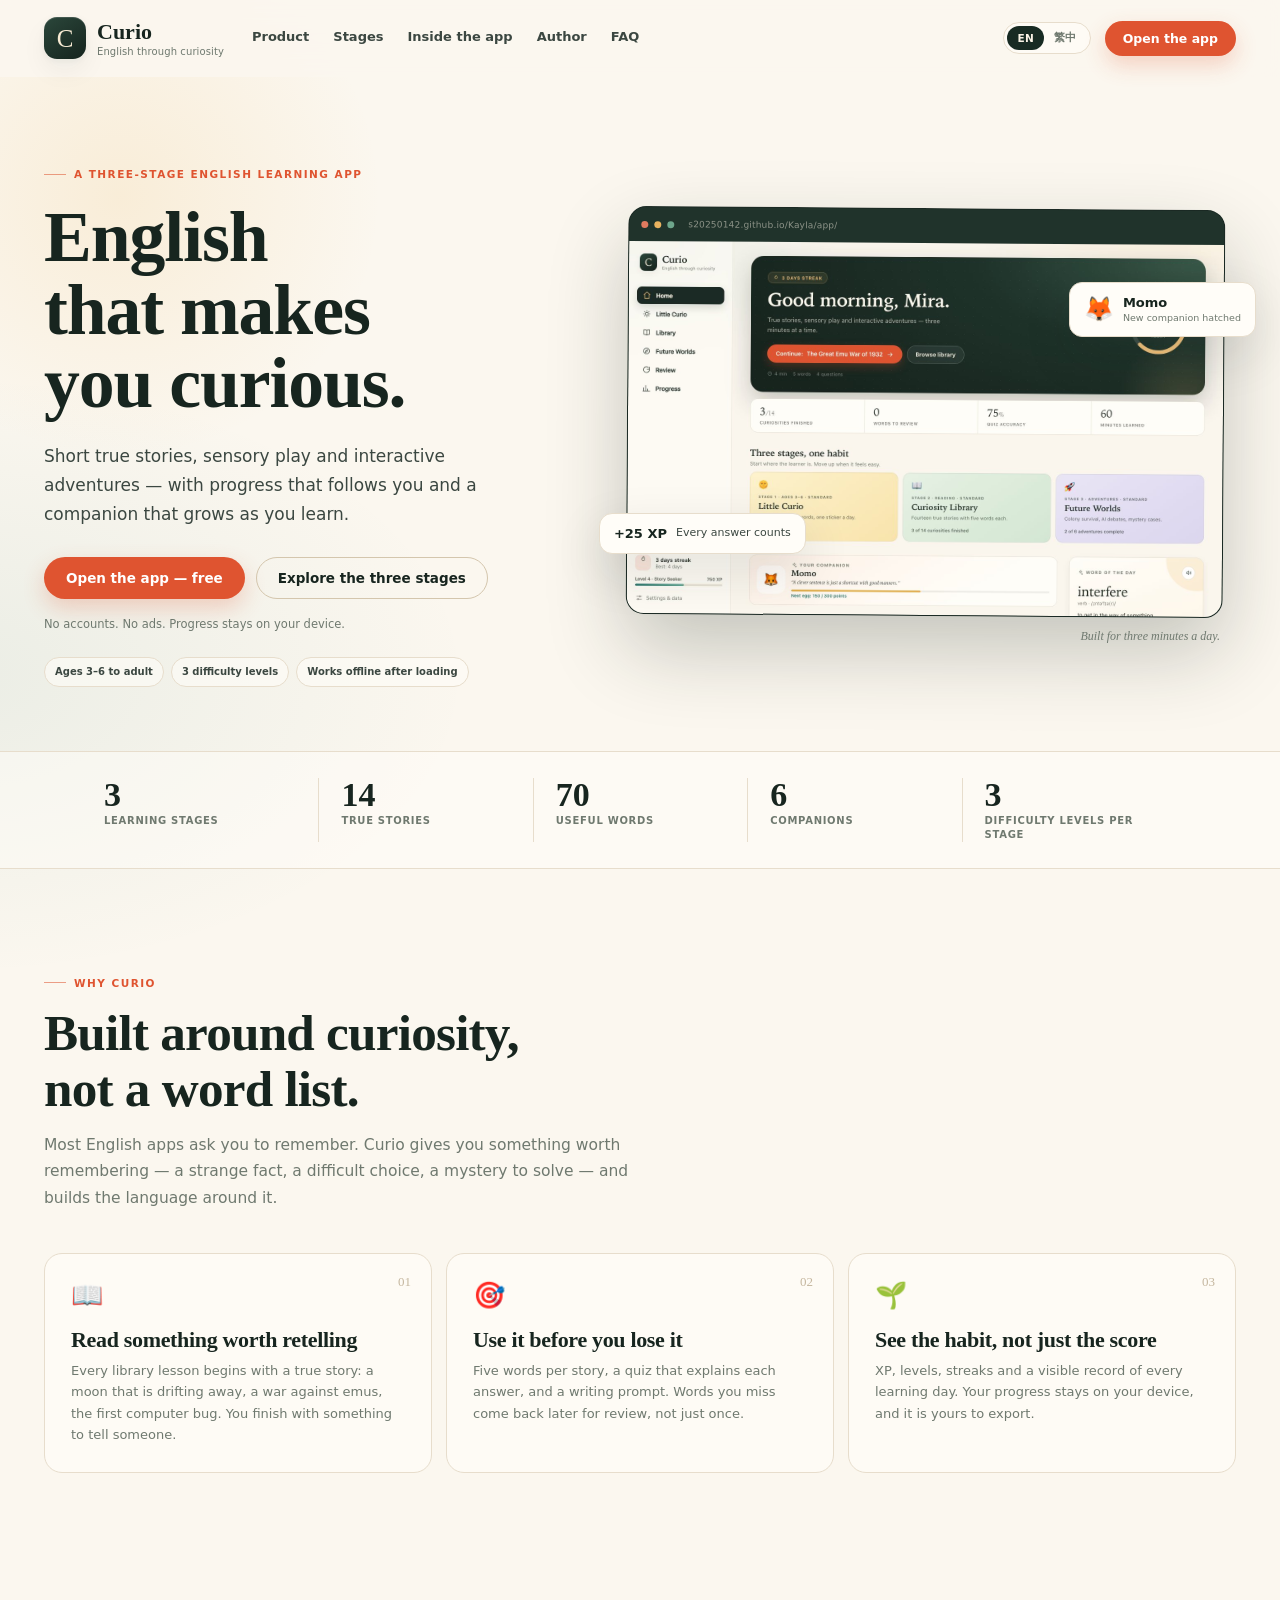
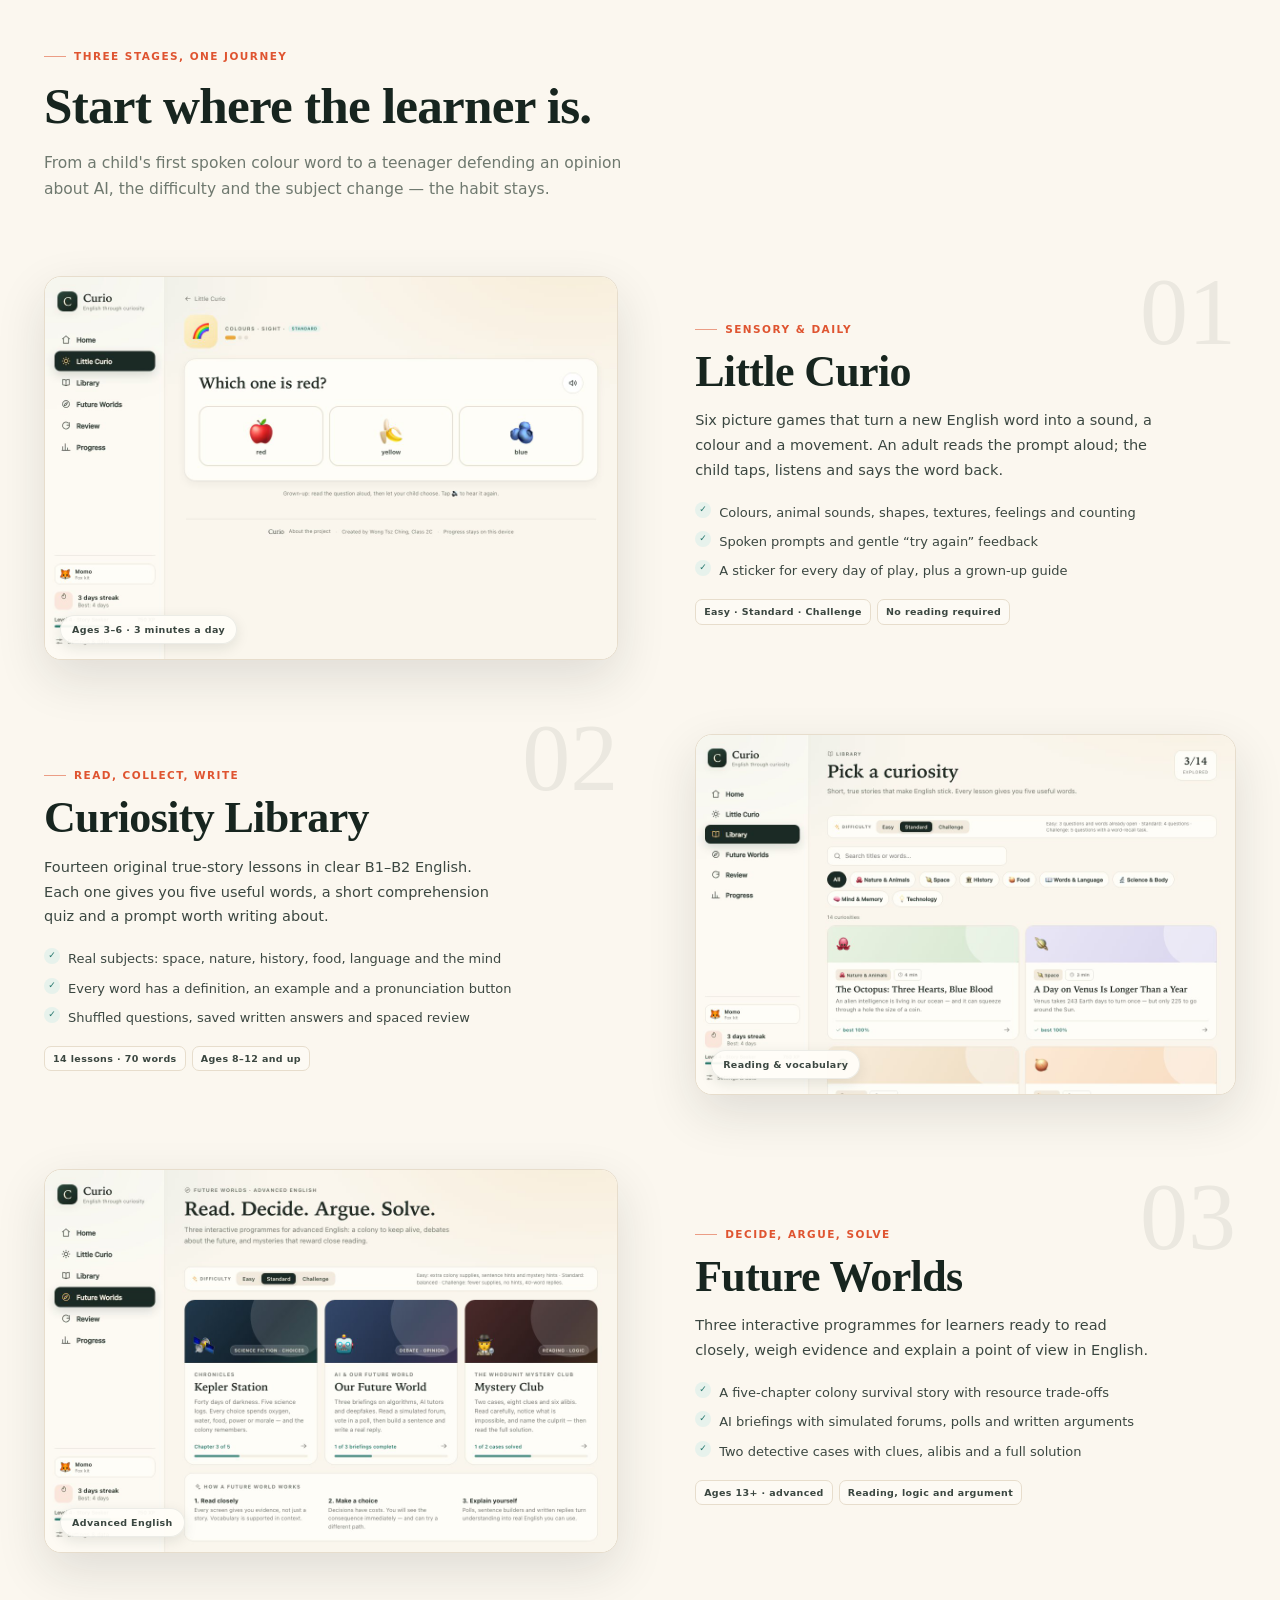
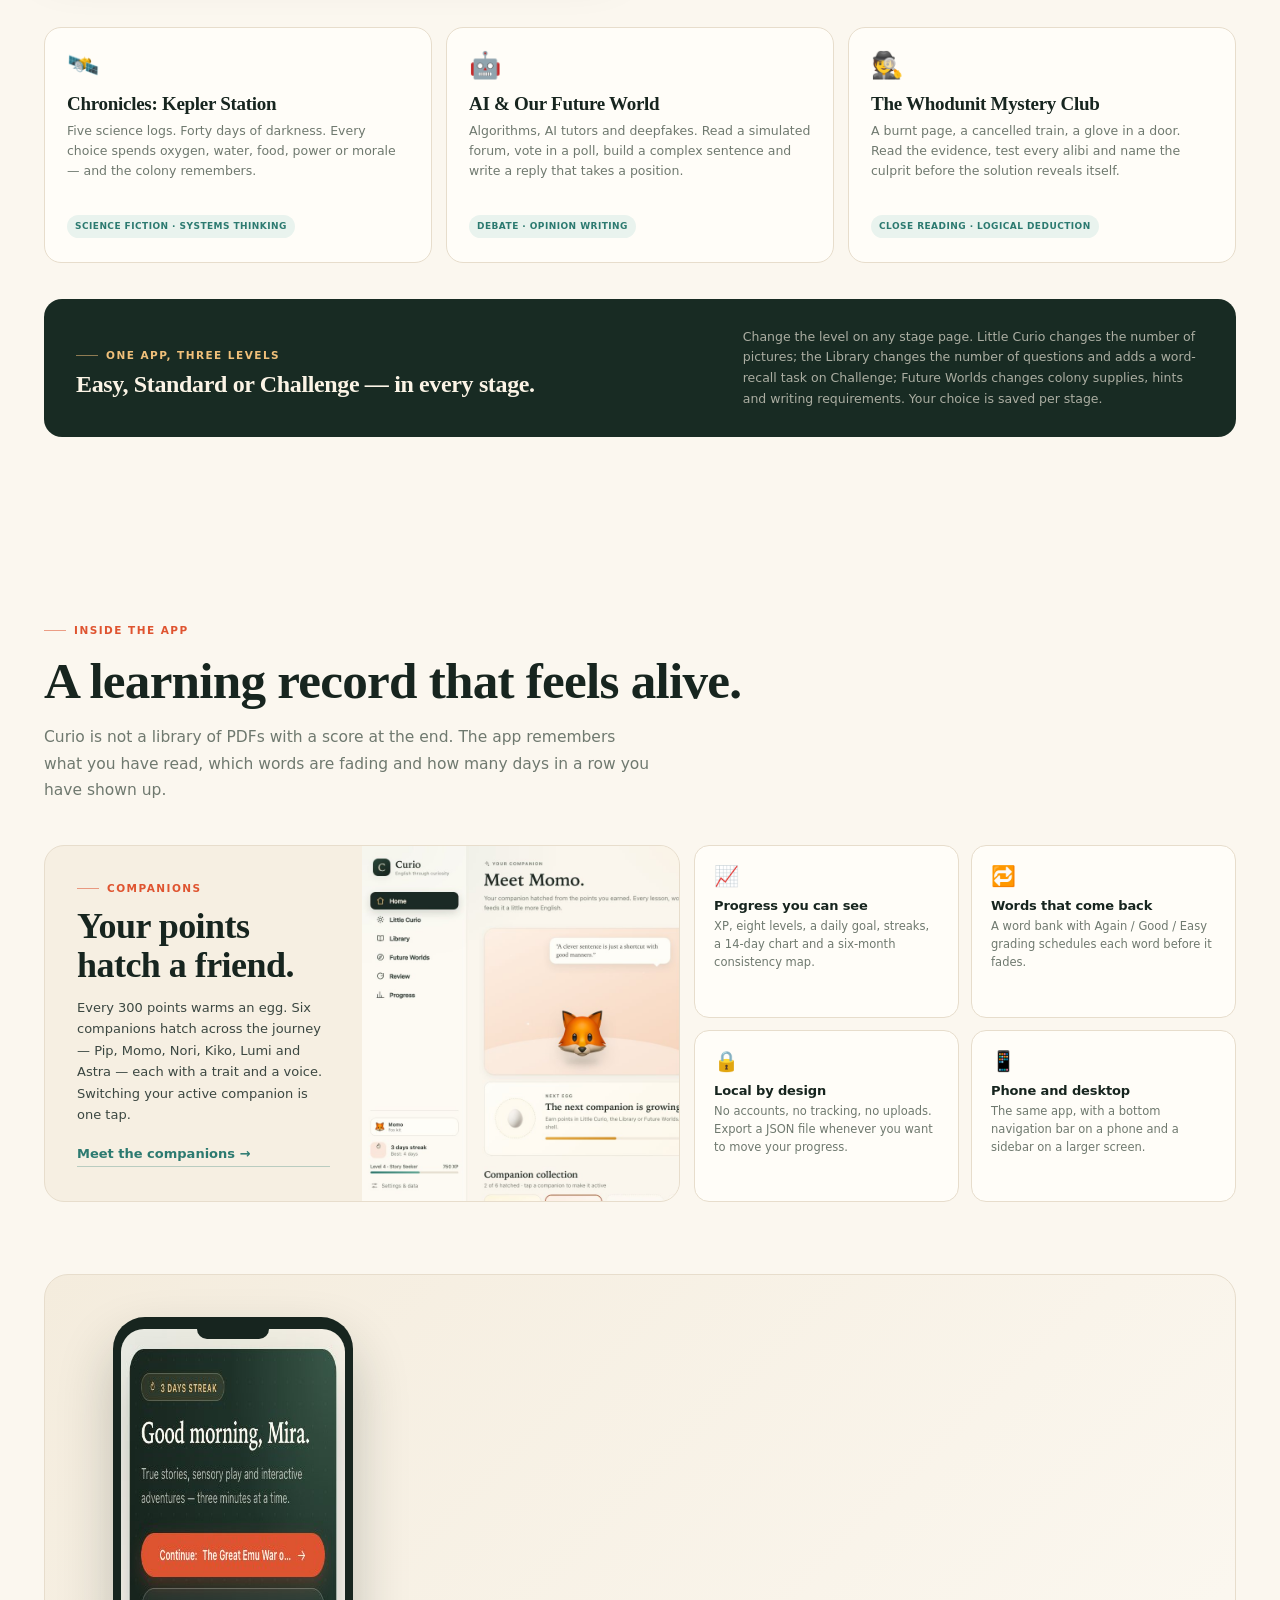
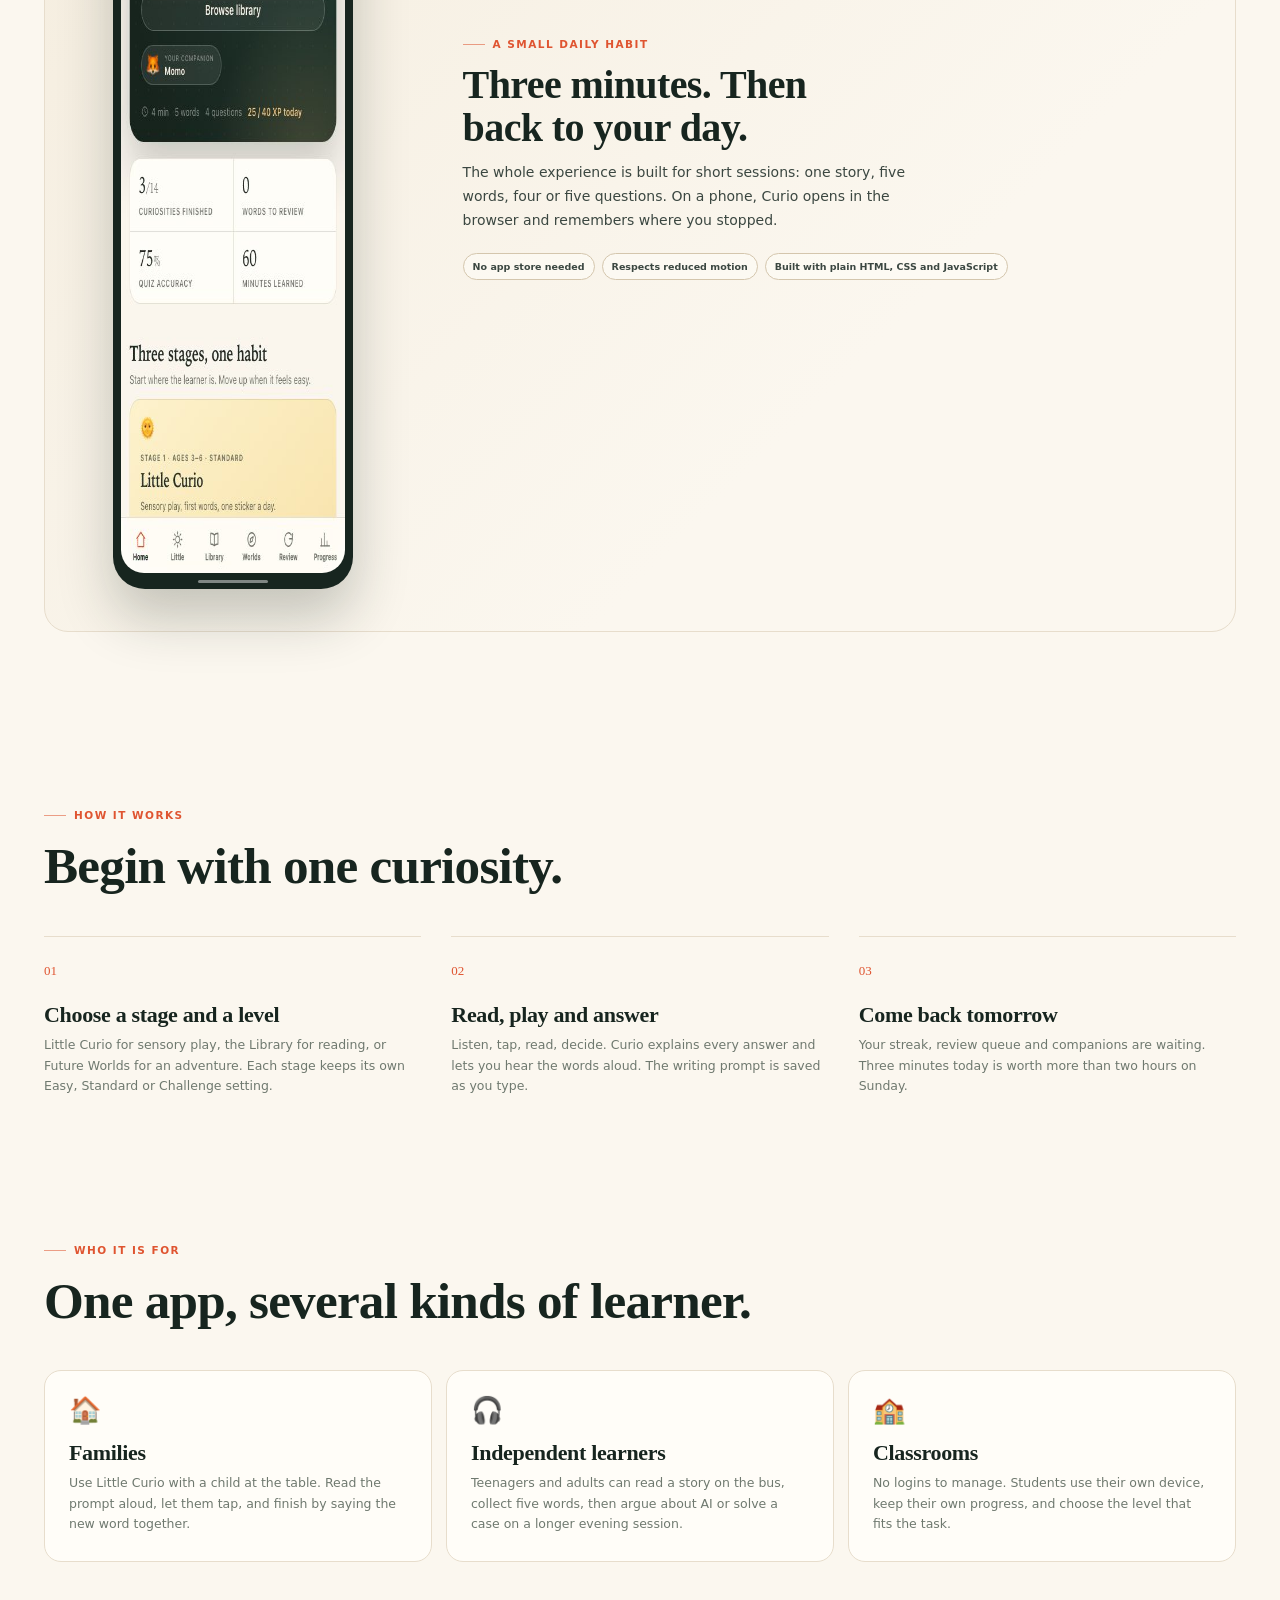
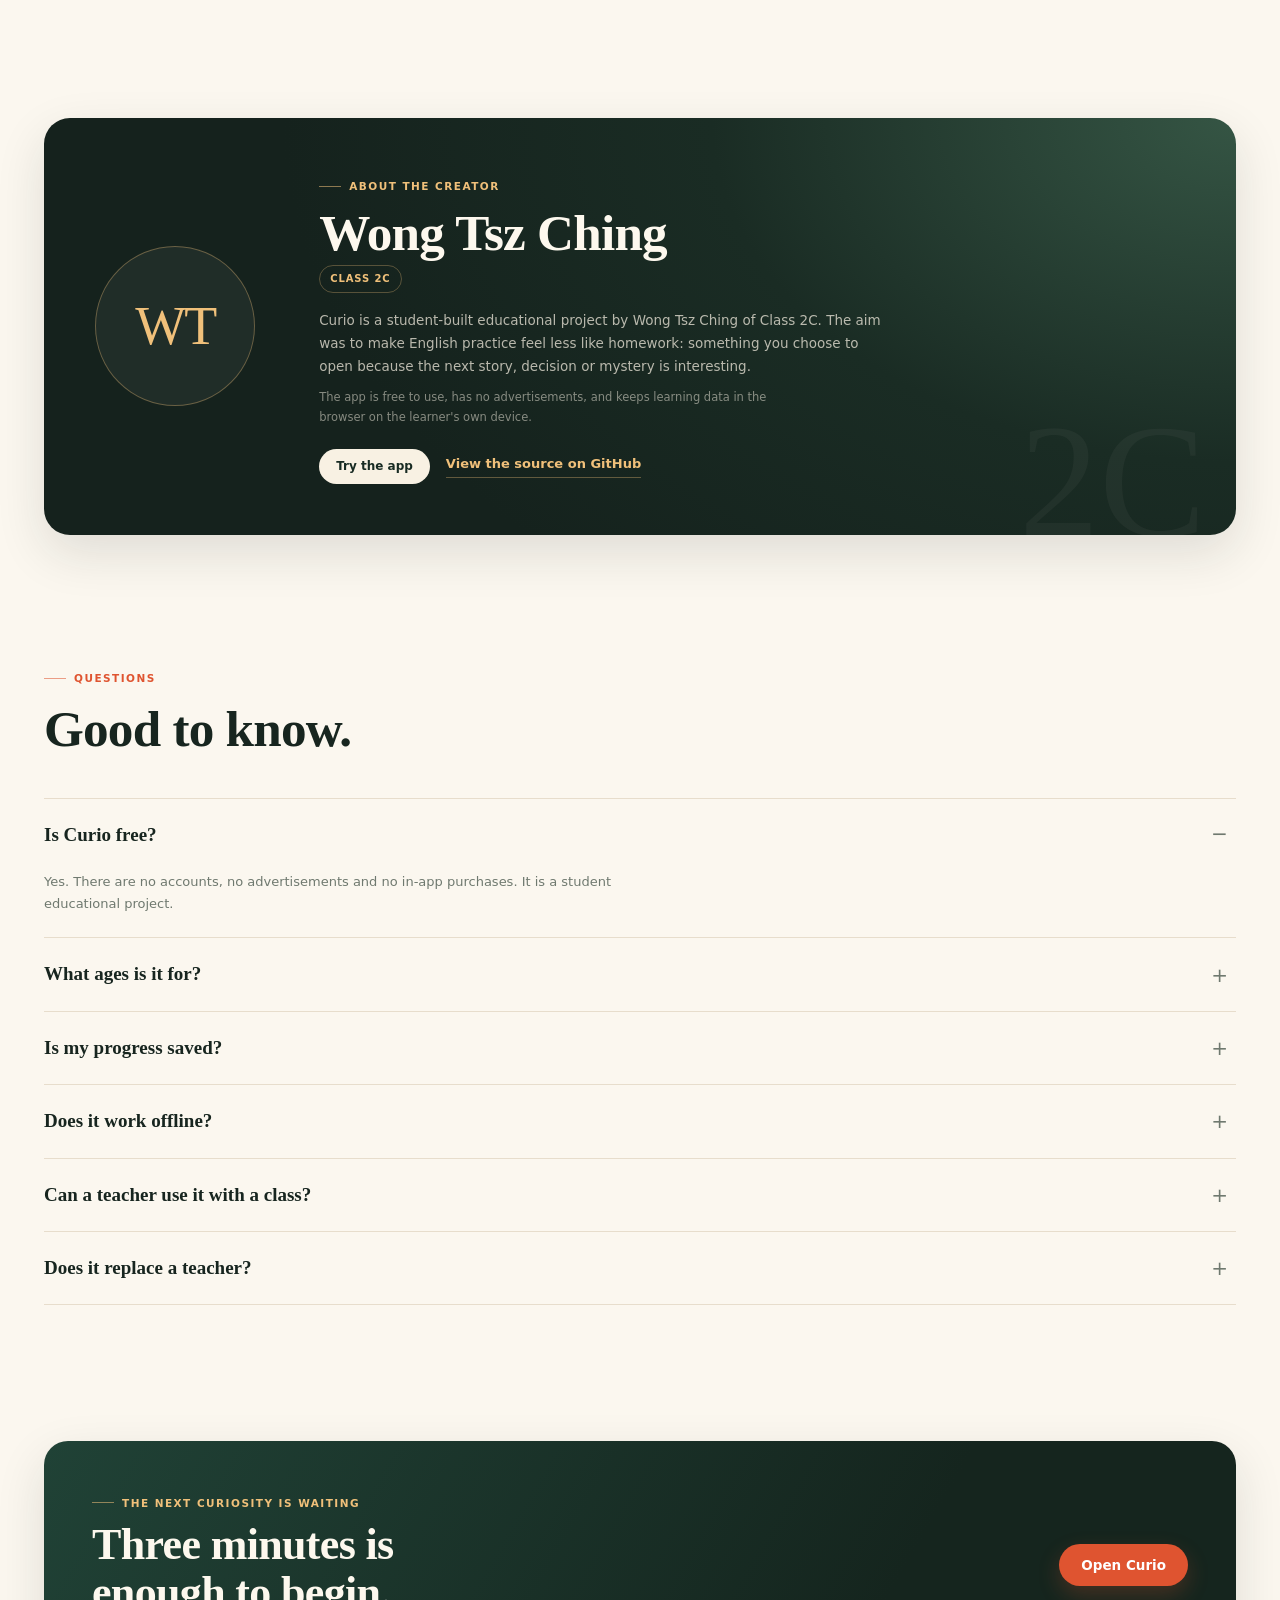
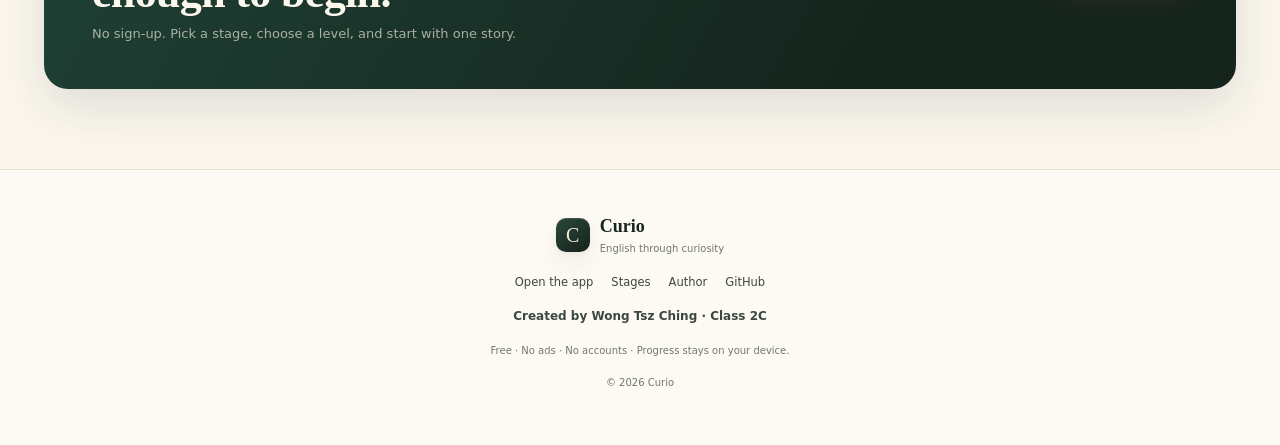
==== commit 0fe3a8b4: "Build bilingual Curio product website around the app" ====
--- a/index.html
+++ b/index.html
@@ -3,33 +3,432 @@
 <head>
   <meta charset="utf-8">
   <meta name="viewport" content="width=device-width, initial-scale=1">
-  <title>Curio — Learn English Through Curiosity</title>
-  <meta name="description" content="Curio is a small English-learning app: short true stories, five words per story, quick quizzes, and progress that is saved on your device.">
+  <title>Curio — English Through Curiosity</title>
+  <meta name="description" id="meta-description" content="Curio is a three-stage English learning app: sensory play for ages 3–6, fourteen true stories, interactive future worlds, saved progress and collectible companions.">
   <meta name="theme-color" content="#fbf7ef">
-  <link rel="icon" href="data:image/svg+xml,%3Csvg xmlns='http://www.w3.org/2000/svg' viewBox='0 0 100 100'%3E%3Ctext y='.9em' font-size='88'%3E%F0%9F%A7%A0%3C/text%3E%3C/svg%3E">
-  <link rel="stylesheet" href="styles.css">
+  <link rel="canonical" href="https://s20250142.github.io/Kayla/">
+
+  <meta property="og:type" content="website">
+  <meta property="og:site_name" content="Curio">
+  <meta property="og:title" id="og-title" content="Curio — English Through Curiosity">
+  <meta property="og:description" id="og-description" content="A three-stage English learning app with true stories, sensory games, interactive adventures and progress that stays on your device.">
+  <meta property="og:url" content="https://s20250142.github.io/Kayla/">
+  <meta property="og:image" content="https://s20250142.github.io/Kayla/assets/home.jpg">
+  <meta name="twitter:card" content="summary_large_image">
+  <meta name="twitter:title" content="Curio — English Through Curiosity">
+  <meta name="twitter:description" content="A three-stage English learning app with stories, games, adventures and companions.">
+  <meta name="twitter:image" content="https://s20250142.github.io/Kayla/assets/home.jpg">
+
+  <link rel="icon" href="assets/favicon.svg" type="image/svg+xml">
+  <link rel="stylesheet" href="site.css">
+
+  <script type="application/ld+json">
+  {
+    "@context": "https://schema.org",
+    "@type": "EducationalApplication",
+    "name": "Curio",
+    "url": "https://s20250142.github.io/Kayla/",
+    "applicationCategory": "EducationalApplication",
+    "operatingSystem": "Any modern web browser",
+    "description": "A three-stage English learning app with sensory games, true stories, interactive adventures, saved progress and collectible companions.",
+    "inLanguage": ["en", "zh-Hant"],
+    "isAccessibleForFree": true,
+    "author": {
+      "@type": "Person",
+      "name": "Wong Tsz Ching"
+    },
+    "offers": {
+      "@type": "Offer",
+      "price": "0",
+      "priceCurrency": "USD"
+    }
+  }
+  </script>
 </head>
 <body>
-  <div class="app">
-    <aside class="sidebar" aria-label="Main navigation">
-      <a class="brand" href="#/home">
-        <span class="brand-mark">C</span>
-        <span class="brand-text"><strong>Curio</strong><small>English through curiosity</small></span>
+  <a class="skip-link" href="#main" data-i18n="a11y.skip">Skip to content</a>
+
+  <header class="site-header" id="top">
+    <div class="header-inner">
+      <a class="brand" href="#top" aria-label="Curio home">
+        <span class="brand-mark" aria-hidden="true">C</span>
+        <span class="brand-copy">
+          <strong>Curio</strong>
+          <small data-i18n="brand.tagline">English through curiosity</small>
+        </span>
       </a>
-      <nav class="nav" id="nav"></nav>
-      <div class="sidebar-foot" id="sidebar-foot"></div>
-    </aside>
-
-    <main class="view" id="view" tabindex="-1"></main>
-  </div>
-
-  <nav class="tabbar" id="tabbar" aria-label="Main navigation"></nav>
-  <div class="toast-stack" id="toast-stack" role="status" aria-live="polite"></div>
-  <div id="modal-root"></div>
-
-  <script src="content.js"></script>
-  <script src="content2.js"></script>
-  <script src="pets.js"></script>
-  <script src="app.js"></script>
+
+      <button class="nav-toggle" id="nav-toggle" aria-expanded="false" aria-controls="site-nav">
+        <span class="nav-toggle-bars" aria-hidden="true"></span>
+        <span class="sr-only" data-i18n="a11y.menu">Open menu</span>
+      </button>
+
+      <nav class="site-nav" id="site-nav" aria-label="Main navigation">
+        <a href="#product" data-i18n="nav.product">Product</a>
+        <a href="#stages" data-i18n="nav.stages">Stages</a>
+        <a href="#inside" data-i18n="nav.inside">Inside the app</a>
+        <a href="#author" data-i18n="nav.author">Author</a>
+        <a href="#faq" data-i18n="nav.faq">FAQ</a>
+      </nav>
+
+      <div class="header-actions">
+        <div class="lang-switch" role="group" aria-label="Language / 語言">
+          <button type="button" data-lang="en" class="active" aria-pressed="true">EN</button>
+          <button type="button" data-lang="zh" aria-pressed="false">繁中</button>
+        </div>
+        <a class="btn btn-primary btn-header" href="app/" data-i18n="cta.open">Open the app</a>
+      </div>
+    </div>
+  </header>
+
+  <main id="main">
+    <section class="hero" aria-labelledby="hero-title">
+      <div class="hero-copy">
+        <span class="eyebrow" data-i18n="hero.eyebrow">A three-stage English learning app</span>
+        <h1 id="hero-title" data-i18n="hero.title">English that makes you curious.</h1>
+        <p class="hero-sub" data-i18n="hero.sub">Short true stories, sensory play and interactive adventures — with progress that follows you and a companion that grows as you learn.</p>
+        <div class="hero-actions">
+          <a class="btn btn-primary" href="app/" data-i18n="cta.start">Open the app — free</a>
+          <a class="btn btn-ghost" href="#stages" data-i18n="cta.explore">Explore the three stages</a>
+        </div>
+        <p class="micro" data-i18n="hero.micro">No accounts. No ads. Progress stays on your device.</p>
+        <div class="hero-tags" aria-label="At a glance">
+          <span data-i18n="hero.tag1">Ages 3–6 to adult</span>
+          <span data-i18n="hero.tag2">3 difficulty levels</span>
+          <span data-i18n="hero.tag3">Works offline after loading</span>
+        </div>
+      </div>
+
+      <div class="hero-visual">
+        <div class="browser-frame" aria-hidden="true">
+          <div class="browser-bar"><i></i><i></i><i></i><span>s20250142.github.io/Kayla/app/</span></div>
+          <img src="assets/home.jpg" alt="" width="1440" height="900">
+        </div>
+        <div class="float-card float-xp">
+          <strong>+25 XP</strong>
+          <span data-i18n="hero.floatXp">Every answer counts</span>
+        </div>
+        <div class="float-card float-pet">
+          <span class="float-emoji" aria-hidden="true">🦊</span>
+          <span><strong>Momo</strong><small data-i18n="hero.floatPet">New companion hatched</small></span>
+        </div>
+        <div class="hero-note" data-i18n="hero.note">Built for three minutes a day.</div>
+      </div>
+    </section>
+
+    <section class="proof" aria-label="Curio at a glance">
+      <div class="proof-inner">
+        <div><strong>3</strong><span data-i18n="proof.stages">Learning stages</span></div>
+        <div><strong>14</strong><span data-i18n="proof.lessons">True stories</span></div>
+        <div><strong>70</strong><span data-i18n="proof.words">Useful words</span></div>
+        <div><strong>6</strong><span data-i18n="proof.pets">Companions</span></div>
+        <div><strong>3</strong><span data-i18n="proof.levels">Difficulty levels per stage</span></div>
+      </div>
+    </section>
+
+    <section class="section why" id="product">
+      <div class="section-head">
+        <span class="eyebrow" data-i18n="why.eyebrow">Why Curio</span>
+        <h2 data-i18n="why.title">Built around curiosity, not a word list.</h2>
+        <p class="section-sub" data-i18n="why.sub">Most English apps ask you to remember. Curio gives you something worth remembering — a strange fact, a difficult choice, a mystery to solve — and builds the language around it.</p>
+      </div>
+      <div class="feature-grid three">
+        <article class="feature reveal">
+          <span class="feature-number">01</span>
+          <span class="feature-icon" aria-hidden="true">📖</span>
+          <h3 data-i18n="why.card1.title">Read something worth retelling</h3>
+          <p data-i18n="why.card1.body">Every library lesson begins with a true story: a moon that is drifting away, a war against emus, the first computer bug. You finish with something to tell someone.</p>
+        </article>
+        <article class="feature reveal">
+          <span class="feature-number">02</span>
+          <span class="feature-icon" aria-hidden="true">🎯</span>
+          <h3 data-i18n="why.card2.title">Use it before you lose it</h3>
+          <p data-i18n="why.card2.body">Five words per story, a quiz that explains each answer, and a writing prompt. Words you miss come back later for review, not just once.</p>
+        </article>
+        <article class="feature reveal">
+          <span class="feature-number">03</span>
+          <span class="feature-icon" aria-hidden="true">🌱</span>
+          <h3 data-i18n="why.card3.title">See the habit, not just the score</h3>
+          <p data-i18n="why.card3.body">XP, levels, streaks and a visible record of every learning day. Your progress stays on your device, and it is yours to export.</p>
+        </article>
+      </div>
+    </section>
+
+    <section class="section stages" id="stages">
+      <div class="section-head">
+        <span class="eyebrow" data-i18n="stages.eyebrow">Three stages, one journey</span>
+        <h2 data-i18n="stages.title">Start where the learner is.</h2>
+        <p class="section-sub" data-i18n="stages.sub">From a child's first spoken colour word to a teenager defending an opinion about AI, the difficulty and the subject change — the habit stays.</p>
+      </div>
+
+      <article class="stage-row reveal">
+        <div class="stage-media">
+          <div class="media-frame"><img src="assets/little.jpg" alt="Little Curio sensory colour game" data-i18n-alt="img.stage1" width="1200" height="800" loading="lazy"></div>
+          <span class="stage-badge" data-i18n="stage1.badge">Ages 3–6 · 3 minutes a day</span>
+        </div>
+        <div class="stage-copy">
+          <span class="stage-index">01</span>
+          <span class="eyebrow" data-i18n="stage1.eyebrow">Sensory &amp; daily</span>
+          <h3 data-i18n="stage1.title">Little Curio</h3>
+          <p data-i18n="stage1.body">Six picture games that turn a new English word into a sound, a colour and a movement. An adult reads the prompt aloud; the child taps, listens and says the word back.</p>
+          <ul class="check-list">
+            <li data-i18n="stage1.b1">Colours, animal sounds, shapes, textures, feelings and counting</li>
+            <li data-i18n="stage1.b2">Spoken prompts and gentle “try again” feedback</li>
+            <li data-i18n="stage1.b3">A sticker for every day of play, plus a grown-up guide</li>
+          </ul>
+          <div class="stage-meta">
+            <span data-i18n="stage1.meta1">Easy · Standard · Challenge</span>
+            <span data-i18n="stage1.meta2">No reading required</span>
+          </div>
+        </div>
+      </article>
+
+      <article class="stage-row reverse reveal">
+        <div class="stage-media">
+          <div class="media-frame"><img src="assets/library.jpg" alt="Curiosity Library lesson cards" data-i18n-alt="img.stage2" width="1200" height="800" loading="lazy"></div>
+          <span class="stage-badge" data-i18n="stage2.badge">Reading &amp; vocabulary</span>
+        </div>
+        <div class="stage-copy">
+          <span class="stage-index">02</span>
+          <span class="eyebrow" data-i18n="stage2.eyebrow">Read, collect, write</span>
+          <h3 data-i18n="stage2.title">Curiosity Library</h3>
+          <p data-i18n="stage2.body">Fourteen original true-story lessons in clear B1–B2 English. Each one gives you five useful words, a short comprehension quiz and a prompt worth writing about.</p>
+          <ul class="check-list">
+            <li data-i18n="stage2.b1">Real subjects: space, nature, history, food, language and the mind</li>
+            <li data-i18n="stage2.b2">Every word has a definition, an example and a pronunciation button</li>
+            <li data-i18n="stage2.b3">Shuffled questions, saved written answers and spaced review</li>
+          </ul>
+          <div class="stage-meta">
+            <span data-i18n="stage2.meta1">14 lessons · 70 words</span>
+            <span data-i18n="stage2.meta2">Ages 8–12 and up</span>
+          </div>
+        </div>
+      </article>
+
+      <article class="stage-row reveal">
+        <div class="stage-media">
+          <div class="media-frame"><img src="assets/worlds.jpg" alt="Future Worlds interactive programmes" data-i18n-alt="img.stage3" width="1200" height="800" loading="lazy"></div>
+          <span class="stage-badge" data-i18n="stage3.badge">Advanced English</span>
+        </div>
+        <div class="stage-copy">
+          <span class="stage-index">03</span>
+          <span class="eyebrow" data-i18n="stage3.eyebrow">Decide, argue, solve</span>
+          <h3 data-i18n="stage3.title">Future Worlds</h3>
+          <p data-i18n="stage3.body">Three interactive programmes for learners ready to read closely, weigh evidence and explain a point of view in English.</p>
+          <ul class="check-list">
+            <li data-i18n="stage3.b1">A five-chapter colony survival story with resource trade-offs</li>
+            <li data-i18n="stage3.b2">AI briefings with simulated forums, polls and written arguments</li>
+            <li data-i18n="stage3.b3">Two detective cases with clues, alibis and a full solution</li>
+          </ul>
+          <div class="stage-meta">
+            <span data-i18n="stage3.meta1">Ages 13+ · advanced</span>
+            <span data-i18n="stage3.meta2">Reading, logic and argument</span>
+          </div>
+        </div>
+      </article>
+
+      <div class="world-cards">
+        <article class="world-card reveal">
+          <span class="world-icon" aria-hidden="true">🛰️</span>
+          <h4 data-i18n="world1.title">Chronicles: Kepler Station</h4>
+          <p data-i18n="world1.body">Five science logs. Forty days of darkness. Every choice spends oxygen, water, food, power or morale — and the colony remembers.</p>
+          <span class="world-tag" data-i18n="world1.tag">Science fiction · systems thinking</span>
+        </article>
+        <article class="world-card reveal">
+          <span class="world-icon" aria-hidden="true">🤖</span>
+          <h4 data-i18n="world2.title">AI &amp; Our Future World</h4>
+          <p data-i18n="world2.body">Algorithms, AI tutors and deepfakes. Read a simulated forum, vote in a poll, build a complex sentence and write a reply that takes a position.</p>
+          <span class="world-tag" data-i18n="world2.tag">Debate · opinion writing</span>
+        </article>
+        <article class="world-card reveal">
+          <span class="world-icon" aria-hidden="true">🕵️</span>
+          <h4 data-i18n="world3.title">The Whodunit Mystery Club</h4>
+          <p data-i18n="world3.body">A burnt page, a cancelled train, a glove in a door. Read the evidence, test every alibi and name the culprit before the solution reveals itself.</p>
+          <span class="world-tag" data-i18n="world3.tag">Close reading · logical deduction</span>
+        </article>
+      </div>
+
+      <div class="difficulty-band reveal">
+        <div>
+          <span class="eyebrow" data-i18n="difficulty.eyebrow">One app, three levels</span>
+          <h3 data-i18n="difficulty.title">Easy, Standard or Challenge — in every stage.</h3>
+        </div>
+        <p data-i18n="difficulty.body">Change the level on any stage page. Little Curio changes the number of pictures; the Library changes the number of questions and adds a word-recall task on Challenge; Future Worlds changes colony supplies, hints and writing requirements. Your choice is saved per stage.</p>
+      </div>
+    </section>
+
+    <section class="section inside" id="inside">
+      <div class="section-head">
+        <span class="eyebrow" data-i18n="inside.eyebrow">Inside the app</span>
+        <h2 data-i18n="inside.title">A learning record that feels alive.</h2>
+        <p class="section-sub" data-i18n="inside.sub">Curio is not a library of PDFs with a score at the end. The app remembers what you have read, which words are fading and how many days in a row you have shown up.</p>
+      </div>
+
+      <div class="feature-grid two">
+        <article class="panel pet-panel reveal">
+          <div class="pet-panel-copy">
+            <span class="eyebrow" data-i18n="pet.eyebrow">Companions</span>
+            <h3 data-i18n="pet.title">Your points hatch a friend.</h3>
+            <p data-i18n="pet.body">Every 300 points warms an egg. Six companions hatch across the journey — Pip, Momo, Nori, Kiko, Lumi and Astra — each with a trait and a voice. Switching your active companion is one tap.</p>
+            <a class="text-link" href="app/#/pet" data-i18n="pet.link">Meet the companions →</a>
+          </div>
+          <div class="pet-panel-art">
+            <img src="assets/pet.jpg" alt="Curio companion page with a fox and an egg" data-i18n-alt="img.pet" width="1200" height="850" loading="lazy">
+          </div>
+        </article>
+
+        <div class="mini-grid">
+          <article class="mini-card reveal"><span aria-hidden="true">📈</span><h4 data-i18n="mini1.title">Progress you can see</h4><p data-i18n="mini1.body">XP, eight levels, a daily goal, streaks, a 14-day chart and a six-month consistency map.</p></article>
+          <article class="mini-card reveal"><span aria-hidden="true">🔁</span><h4 data-i18n="mini2.title">Words that come back</h4><p data-i18n="mini2.body">A word bank with Again / Good / Easy grading schedules each word before it fades.</p></article>
+          <article class="mini-card reveal"><span aria-hidden="true">🔒</span><h4 data-i18n="mini3.title">Local by design</h4><p data-i18n="mini3.body">No accounts, no tracking, no uploads. Export a JSON file whenever you want to move your progress.</p></article>
+          <article class="mini-card reveal"><span aria-hidden="true">📱</span><h4 data-i18n="mini4.title">Phone and desktop</h4><p data-i18n="mini4.body">The same app, with a bottom navigation bar on a phone and a sidebar on a larger screen.</p></article>
+        </div>
+      </div>
+
+      <div class="phone-proof reveal">
+        <div class="phone-frame">
+          <div class="phone-notch" aria-hidden="true"></div>
+          <img src="assets/mobile.jpg" alt="Curio on a phone" data-i18n-alt="img.phone" width="390" height="844" loading="lazy">
+        </div>
+        <div class="phone-copy">
+          <span class="eyebrow" data-i18n="phone.eyebrow">A small daily habit</span>
+          <h3 data-i18n="phone.title">Three minutes. Then back to your day.</h3>
+          <p data-i18n="phone.body">The whole experience is built for short sessions: one story, five words, four or five questions. On a phone, Curio opens in the browser and remembers where you stopped.</p>
+          <div class="phone-badges">
+            <span data-i18n="phone.b1">No app store needed</span>
+            <span data-i18n="phone.b2">Respects reduced motion</span>
+            <span data-i18n="phone.b3">Built with plain HTML, CSS and JavaScript</span>
+          </div>
+        </div>
+      </div>
+    </section>
+
+    <section class="section how">
+      <div class="section-head">
+        <span class="eyebrow" data-i18n="how.eyebrow">How it works</span>
+        <h2 data-i18n="how.title">Begin with one curiosity.</h2>
+      </div>
+      <ol class="steps-list">
+        <li class="reveal">
+          <span class="step-number">01</span>
+          <h3 data-i18n="how.s1.title">Choose a stage and a level</h3>
+          <p data-i18n="how.s1.body">Little Curio for sensory play, the Library for reading, or Future Worlds for an adventure. Each stage keeps its own Easy, Standard or Challenge setting.</p>
+        </li>
+        <li class="reveal">
+          <span class="step-number">02</span>
+          <h3 data-i18n="how.s2.title">Read, play and answer</h3>
+          <p data-i18n="how.s2.body">Listen, tap, read, decide. Curio explains every answer and lets you hear the words aloud. The writing prompt is saved as you type.</p>
+        </li>
+        <li class="reveal">
+          <span class="step-number">03</span>
+          <h3 data-i18n="how.s3.title">Come back tomorrow</h3>
+          <p data-i18n="how.s3.body">Your streak, review queue and companions are waiting. Three minutes today is worth more than two hours on Sunday.</p>
+        </li>
+      </ol>
+    </section>
+
+    <section class="section audience">
+      <div class="section-head">
+        <span class="eyebrow" data-i18n="audience.eyebrow">Who it is for</span>
+        <h2 data-i18n="audience.title">One app, several kinds of learner.</h2>
+      </div>
+      <div class="audience-grid">
+        <article class="audience-card reveal">
+          <span aria-hidden="true">🏠</span>
+          <h3 data-i18n="audience.family.title">Families</h3>
+          <p data-i18n="audience.family.body">Use Little Curio with a child at the table. Read the prompt aloud, let them tap, and finish by saying the new word together.</p>
+        </article>
+        <article class="audience-card reveal">
+          <span aria-hidden="true">🎧</span>
+          <h3 data-i18n="audience.self.title">Independent learners</h3>
+          <p data-i18n="audience.self.body">Teenagers and adults can read a story on the bus, collect five words, then argue about AI or solve a case on a longer evening session.</p>
+        </article>
+        <article class="audience-card reveal">
+          <span aria-hidden="true">🏫</span>
+          <h3 data-i18n="audience.class.title">Classrooms</h3>
+          <p data-i18n="audience.class.body">No logins to manage. Students use their own device, keep their own progress, and choose the level that fits the task.</p>
+        </article>
+      </div>
+    </section>
+
+    <section class="section author" id="author">
+      <div class="author-card reveal">
+        <div class="author-mark" aria-hidden="true">WT</div>
+        <div class="author-copy">
+          <span class="eyebrow" data-i18n="author.eyebrow">About the creator</span>
+          <h2 data-i18n="author.name">Wong Tsz Ching</h2>
+          <span class="author-class" data-i18n="author.class">Class 2C</span>
+          <p data-i18n="author.body">Curio is a student-built educational project by Wong Tsz Ching of Class 2C. The aim was to make English practice feel less like homework: something you choose to open because the next story, decision or mystery is interesting.</p>
+          <p class="author-note" data-i18n="author.note">The app is free to use, has no advertisements, and keeps learning data in the browser on the learner's own device.</p>
+          <div class="author-links">
+            <a class="btn btn-light btn-small" href="app/" data-i18n="author.app">Try the app</a>
+            <a class="text-link light" href="https://github.com/s20250142/Kayla" target="_blank" rel="noopener" data-i18n="author.repo">View the source on GitHub</a>
+          </div>
+        </div>
+      </div>
+    </section>
+
+    <section class="section faq" id="faq">
+      <div class="section-head">
+        <span class="eyebrow" data-i18n="faq.eyebrow">Questions</span>
+        <h2 data-i18n="faq.title">Good to know.</h2>
+      </div>
+      <div class="faq-list">
+        <details class="reveal" open>
+          <summary data-i18n="faq.q1">Is Curio free?</summary>
+          <p data-i18n="faq.a1">Yes. There are no accounts, no advertisements and no in-app purchases. It is a student educational project.</p>
+        </details>
+        <details class="reveal">
+          <summary data-i18n="faq.q2">What ages is it for?</summary>
+          <p data-i18n="faq.a2">Little Curio is designed for ages 3–6 with an adult nearby. The Curiosity Library suits roughly ages 8–12 and older learners who want clear B1–B2 reading. Future Worlds is for confident readers (around 13+) who enjoy argument and deduction.</p>
+        </details>
+        <details class="reveal">
+          <summary data-i18n="faq.q3">Is my progress saved?</summary>
+          <p data-i18n="faq.a3">Progress is saved in your browser’s local storage on the device you use. It is not sent to a server. You can export a JSON backup from Settings &amp; data and import it on another browser.</p>
+        </details>
+        <details class="reveal">
+          <summary data-i18n="faq.q4">Does it work offline?</summary>
+          <p data-i18n="faq.a4">Once the page and its files have loaded, the activities work in the browser. Speech uses the voices built into your device or browser. The site itself needs a connection the first time it is opened.</p>
+        </details>
+        <details class="reveal">
+          <summary data-i18n="faq.q5">Can a teacher use it with a class?</summary>
+          <p data-i18n="faq.a5">Yes. There is nothing to sign into and no class data is collected. Each student keeps a separate progress record on their own device, and the three difficulty levels make it easy to set different expectations for the same text.</p>
+        </details>
+        <details class="reveal">
+          <summary data-i18n="faq.q6">Does it replace a teacher?</summary>
+          <p data-i18n="faq.a6">No. Curio is a practice tool. It gives learners more reading, vocabulary and thinking time; a teacher still provides feedback, conversation and guidance.</p>
+        </details>
+      </div>
+    </section>
+
+    <section class="cta-band reveal">
+      <div>
+        <span class="eyebrow" data-i18n="cta.eyebrow">The next curiosity is waiting</span>
+        <h2 data-i18n="cta.title">Three minutes is enough to begin.</h2>
+        <p data-i18n="cta.sub">No sign-up. Pick a stage, choose a level, and start with one story.</p>
+      </div>
+      <a class="btn btn-primary" href="app/" data-i18n="cta.openApp">Open Curio</a>
+    </section>
+  </main>
+
+  <footer class="site-footer">
+    <div class="footer-inner">
+      <div class="footer-brand">
+        <span class="brand-mark small" aria-hidden="true">C</span>
+        <div><strong>Curio</strong><span data-i18n="footer.tagline">English through curiosity</span></div>
+      </div>
+      <div class="footer-links">
+        <a href="app/" data-i18n="footer.app">Open the app</a>
+        <a href="#stages" data-i18n="footer.stages">Stages</a>
+        <a href="#author" data-i18n="footer.author">Author</a>
+        <a href="https://github.com/s20250142/Kayla" target="_blank" rel="noopener">GitHub</a>
+      </div>
+      <p class="footer-credit" data-i18n="footer.credit">Created by Wong Tsz Ching · Class 2C</p>
+      <p class="footer-privacy" data-i18n="footer.privacy">Free · No ads · No accounts · Progress stays on your device.</p>
+      <p class="footer-copy">© <span id="year">2026</span> Curio</p>
+    </div>
+  </footer>
+
+  <script src="site.js"></script>
 </body>
 </html>
--- a/site.css
+++ b/site.css
@@ -0,0 +1,1037 @@
+/* ==========================================================================
+   Curio — product website
+   ========================================================================== */
+
+:root {
+  --ink: #17251f;
+  --ink-soft: #3b4741;
+  --muted: #6f796f;
+  --paper: #fbf7ef;
+  --paper-2: #f3ecdf;
+  --card: #fffdf8;
+  --line: #e7ddcc;
+  --line-strong: #d4c6ad;
+  --coral: #df5430;
+  --coral-dark: #bd4421;
+  --teal: #2c7a70;
+  --teal-deep: #1c4d45;
+  --gold: #e9a83b;
+  --dark: #182b23;
+  --dark-2: #223c31;
+  --cream: #f8f1e3;
+  --radius: 22px;
+  --shadow-sm: 0 2px 6px rgba(23, 37, 31, .05), 0 12px 26px rgba(23, 37, 31, .05);
+  --shadow-md: 0 18px 50px rgba(23, 37, 31, .12);
+  --shadow-lg: 0 30px 80px rgba(16, 30, 24, .25);
+  --font-display: "Iowan Old Style", "Palatino Linotype", Palatino, "Songti TC", "Noto Serif TC", "PMingLiU", Georgia, serif;
+  --font-ui: ui-sans-serif, system-ui, -apple-system, "Segoe UI", Roboto, "Helvetica Neue", "PingFang TC", "Noto Sans TC", "Microsoft JhengHei", Arial, sans-serif;
+}
+
+* { box-sizing: border-box; }
+
+html {
+  scroll-behavior: smooth;
+  -webkit-text-size-adjust: 100%;
+}
+
+body {
+  margin: 0;
+  color: var(--ink);
+  background:
+    radial-gradient(1100px 620px at 95% -8%, rgba(233, 168, 59, .15), transparent 62%),
+    radial-gradient(900px 520px at -4% 8%, rgba(44, 122, 112, .08), transparent 58%),
+    var(--paper);
+  font-family: var(--font-ui);
+  font-size: 16px;
+  line-height: 1.6;
+  -webkit-font-smoothing: antialiased;
+  text-rendering: optimizeLegibility;
+}
+
+h1, h2, h3, h4 {
+  margin: 0;
+  font-family: var(--font-display);
+  font-weight: 600;
+  letter-spacing: -.015em;
+  line-height: 1.08;
+  text-wrap: balance;
+  color: var(--ink);
+}
+
+p { margin: 0; }
+img { max-width: 100%; display: block; }
+a { color: inherit; }
+button { font-family: inherit; }
+
+::selection { background: rgba(223, 84, 48, .2); }
+
+:focus-visible {
+  outline: 2px solid var(--teal);
+  outline-offset: 3px;
+}
+
+.sr-only {
+  position: absolute;
+  width: 1px;
+  height: 1px;
+  padding: 0;
+  margin: -1px;
+  overflow: hidden;
+  clip: rect(0, 0, 0, 0);
+  white-space: nowrap;
+  border: 0;
+}
+
+.skip-link {
+  position: fixed;
+  left: 16px;
+  top: -80px;
+  z-index: 200;
+  padding: 10px 16px;
+  border-radius: 8px;
+  background: var(--dark);
+  color: var(--cream);
+  text-decoration: none;
+  font-size: 13px;
+  transition: top .2s ease;
+}
+.skip-link:focus { top: 14px; }
+
+/* ---------------------------------------------------------------- header */
+.site-header {
+  position: sticky;
+  top: 0;
+  z-index: 80;
+  background: rgba(251, 247, 239, .9);
+  backdrop-filter: blur(14px);
+  border-bottom: 1px solid transparent;
+  transition: border-color .2s ease, box-shadow .2s ease;
+}
+.site-header.scrolled {
+  border-bottom-color: var(--line);
+  box-shadow: 0 8px 24px rgba(23, 37, 31, .05);
+}
+.header-inner {
+  max-width: 1240px;
+  margin: 0 auto;
+  min-height: 76px;
+  padding: 12px 24px;
+  display: flex;
+  align-items: center;
+  gap: 28px;
+}
+.brand {
+  display: inline-flex;
+  align-items: center;
+  gap: 11px;
+  text-decoration: none;
+  color: var(--ink);
+  flex: 0 0 auto;
+}
+.brand-mark {
+  width: 42px;
+  height: 42px;
+  border-radius: 13px;
+  display: grid;
+  place-items: center;
+  background: linear-gradient(145deg, #2b473b, #15231d);
+  color: #f7ead3;
+  font-family: var(--font-display);
+  font-size: 25px;
+  line-height: 1;
+  box-shadow: inset 0 1px 0 rgba(255, 255, 255, .13), var(--shadow-sm);
+}
+.brand-mark.small { width: 34px; height: 34px; border-radius: 10px; font-size: 20px; }
+.brand-copy { display: flex; flex-direction: column; line-height: 1.15; }
+.brand-copy strong { font-family: var(--font-display); font-size: 22px; font-weight: 600; }
+.brand-copy small { font-size: 10px; color: var(--muted); letter-spacing: .01em; margin-top: 2px; }
+
+.site-nav { display: flex; align-items: center; gap: 24px; }
+.site-nav a {
+  text-decoration: none;
+  font-size: 13px;
+  font-weight: 550;
+  color: var(--ink-soft);
+  padding: 6px 0;
+  border-bottom: 1px solid transparent;
+  transition: color .18s ease, border-color .18s ease;
+}
+.site-nav a:hover { color: var(--ink); border-bottom-color: var(--coral); }
+
+.header-actions {
+  margin-left: auto;
+  display: flex;
+  align-items: center;
+  gap: 14px;
+  flex: 0 0 auto;
+}
+.lang-switch {
+  display: inline-flex;
+  padding: 3px;
+  border: 1px solid var(--line);
+  border-radius: 999px;
+  background: rgba(255, 253, 248, .65);
+}
+.lang-switch button {
+  border: none;
+  background: transparent;
+  border-radius: 999px;
+  padding: 5px 10px;
+  font-size: 10.5px;
+  font-weight: 700;
+  letter-spacing: .03em;
+  color: var(--muted);
+  cursor: pointer;
+  transition: background .18s ease, color .18s ease;
+}
+.lang-switch button:hover { color: var(--ink); }
+.lang-switch button.active { background: var(--dark); color: #faf3e6; }
+
+.btn {
+  display: inline-flex;
+  align-items: center;
+  justify-content: center;
+  gap: 8px;
+  border: 1px solid transparent;
+  border-radius: 999px;
+  padding: 12px 21px;
+  font-family: inherit;
+  font-size: 13.5px;
+  font-weight: 650;
+  line-height: 1.2;
+  text-decoration: none;
+  cursor: pointer;
+  transition: transform .18s ease, box-shadow .18s ease, background .18s ease, border-color .18s ease;
+}
+.btn-primary {
+  background: var(--coral);
+  color: #fff;
+  box-shadow: 0 9px 22px rgba(223, 84, 48, .24);
+}
+.btn-primary:hover { background: var(--coral-dark); transform: translateY(-1px); box-shadow: 0 12px 26px rgba(223, 84, 48, .3); }
+.btn-ghost { background: transparent; border-color: var(--line-strong); color: var(--ink); }
+.btn-ghost:hover { background: #fff; border-color: var(--ink-soft); }
+.btn-light { background: var(--cream); color: var(--dark); }
+.btn-light:hover { background: #fff; }
+.btn-small { padding: 9px 16px; font-size: 12px; }
+.btn-header { padding: 9px 17px; font-size: 12.5px; }
+
+.nav-toggle {
+  display: none;
+  width: 40px;
+  height: 40px;
+  border: 1px solid var(--line);
+  border-radius: 10px;
+  background: var(--card);
+  cursor: pointer;
+  padding: 0;
+  margin-left: auto;
+}
+.nav-toggle-bars,
+.nav-toggle-bars::before,
+.nav-toggle-bars::after {
+  display: block;
+  width: 16px;
+  height: 1.6px;
+  margin: 0 auto;
+  background: var(--ink);
+  border-radius: 2px;
+  position: relative;
+  transition: transform .2s ease, opacity .2s ease;
+}
+.nav-toggle-bars::before { content: ""; position: absolute; top: -5px; }
+.nav-toggle-bars::after { content: ""; position: absolute; top: 5px; }
+.nav-open .nav-toggle-bars { background: transparent; }
+.nav-open .nav-toggle-bars::before { transform: translateY(5px) rotate(45deg); }
+.nav-open .nav-toggle-bars::after { transform: translateY(-5px) rotate(-45deg); }
+
+/* ---------------------------------------------------------------- shared */
+.eyebrow {
+  display: inline-flex;
+  align-items: center;
+  gap: 8px;
+  font-size: 10.5px;
+  font-weight: 700;
+  letter-spacing: .14em;
+  text-transform: uppercase;
+  color: var(--coral);
+}
+.eyebrow::before {
+  content: "";
+  width: 22px;
+  height: 1px;
+  background: currentColor;
+  opacity: .55;
+}
+.section {
+  max-width: 1240px;
+  margin: 0 auto;
+  padding: 96px 24px;
+  scroll-margin-top: 92px;
+}
+.section-head {
+  max-width: 760px;
+  margin-bottom: 42px;
+}
+.section-head h2 {
+  font-size: clamp(34px, 4vw, 52px);
+  margin: 14px 0 16px;
+}
+.section-sub {
+  color: var(--muted);
+  font-size: 15.5px;
+  line-height: 1.7;
+  max-width: 62ch;
+}
+.text-link {
+  color: var(--teal);
+  font-size: 13px;
+  font-weight: 650;
+  text-decoration: none;
+  border-bottom: 1px solid rgba(44, 122, 112, .3);
+  padding-bottom: 2px;
+}
+.text-link:hover { border-bottom-color: var(--teal); }
+.text-link.light { color: #f0c07a; border-bottom-color: rgba(240, 192, 122, .35); }
+.text-link.light:hover { border-bottom-color: #f0c07a; }
+
+/* ---------------------------------------------------------------- hero */
+.hero {
+  position: relative;
+  max-width: 1240px;
+  margin: 0 auto;
+  padding: 80px 24px 64px;
+  display: grid;
+  grid-template-columns: minmax(0, .92fr) minmax(0, 1.08fr);
+  gap: clamp(36px, 5vw, 70px);
+  align-items: center;
+}
+.hero::before {
+  content: "";
+  position: absolute;
+  z-index: -1;
+  width: 560px;
+  height: 560px;
+  border-radius: 50%;
+  top: -160px;
+  left: -180px;
+  background: radial-gradient(circle, rgba(233, 168, 59, .13), transparent 66%);
+  pointer-events: none;
+}
+.hero-copy { position: relative; z-index: 1; }
+.hero h1 {
+  font-size: clamp(46px, 5.6vw, 74px);
+  line-height: 1.02;
+  margin: 18px 0 22px;
+  max-width: 13ch;
+}
+.hero-sub {
+  font-size: 17px;
+  line-height: 1.7;
+  color: var(--ink-soft);
+  max-width: 46ch;
+  margin-bottom: 28px;
+}
+.hero-actions { display: flex; flex-wrap: wrap; gap: 11px; align-items: center; }
+.micro {
+  margin-top: 16px;
+  font-size: 11.5px;
+  color: var(--muted);
+}
+.hero-tags { display: flex; flex-wrap: wrap; gap: 7px; margin-top: 24px; }
+.hero-tags span {
+  font-size: 10px;
+  font-weight: 600;
+  color: var(--ink-soft);
+  border: 1px solid var(--line);
+  background: rgba(255, 253, 248, .6);
+  border-radius: 999px;
+  padding: 6px 10px;
+}
+
+.hero-visual {
+  position: relative;
+  min-width: 0;
+  padding: 10px 12px 30px 0;
+}
+.browser-frame {
+  position: relative;
+  border-radius: 18px;
+  overflow: hidden;
+  background: #1c2b25;
+  border: 1px solid rgba(23, 37, 31, .2);
+  box-shadow: 0 34px 80px rgba(23, 37, 31, .24);
+  transform: rotate(.4deg);
+}
+.browser-bar {
+  display: flex;
+  align-items: center;
+  gap: 6px;
+  height: 34px;
+  padding: 0 12px;
+  background: #20332b;
+  color: rgba(248, 241, 227, .5);
+  font-size: 9px;
+  font-family: var(--font-ui);
+  letter-spacing: .02em;
+}
+.browser-bar i {
+  width: 7px;
+  height: 7px;
+  border-radius: 50%;
+  background: rgba(248, 241, 227, .25);
+  display: inline-block;
+}
+.browser-bar i:nth-child(1) { background: #e07a5f; }
+.browser-bar i:nth-child(2) { background: #e9b25f; }
+.browser-bar i:nth-child(3) { background: #6da58b; }
+.browser-bar span {
+  margin-left: 8px;
+  white-space: nowrap;
+  overflow: hidden;
+  text-overflow: ellipsis;
+}
+.browser-frame > img { width: 100%; height: auto; }
+
+.float-card {
+  position: absolute;
+  z-index: 2;
+  display: flex;
+  align-items: center;
+  gap: 9px;
+  padding: 11px 14px;
+  background: var(--card);
+  border: 1px solid var(--line);
+  border-radius: 13px;
+  box-shadow: var(--shadow-md);
+  font-size: 11px;
+  line-height: 1.35;
+  color: var(--ink-soft);
+}
+.float-card strong { display: block; font-size: 13px; color: var(--ink); font-weight: 700; }
+.float-card small { display: block; font-size: 9.5px; color: var(--muted); }
+.float-xp { left: -28px; bottom: 92px; }
+.float-pet { right: -20px; top: 84px; }
+.float-emoji { font-size: 24px; line-height: 1; }
+.hero-note {
+  position: absolute;
+  right: 16px;
+  bottom: 0;
+  font-family: var(--font-display);
+  font-style: italic;
+  font-size: 12px;
+  color: var(--muted);
+}
+
+/* ---------------------------------------------------------------- proof */
+.proof {
+  border-top: 1px solid var(--line);
+  border-bottom: 1px solid var(--line);
+  background: rgba(255, 253, 248, .45);
+}
+.proof-inner {
+  max-width: 1120px;
+  margin: 0 auto;
+  display: grid;
+  grid-template-columns: repeat(5, 1fr);
+  padding: 26px 24px;
+}
+.proof-inner > div {
+  padding: 0 22px;
+  border-left: 1px solid var(--line);
+  display: flex;
+  flex-direction: column;
+  gap: 2px;
+}
+.proof-inner > div:first-child { border-left: none; padding-left: 0; }
+.proof-inner strong {
+  font-family: var(--font-display);
+  font-size: 34px;
+  line-height: 1;
+  font-weight: 600;
+}
+.proof-inner span {
+  font-size: 10px;
+  letter-spacing: .07em;
+  text-transform: uppercase;
+  color: var(--muted);
+  font-weight: 600;
+  line-height: 1.4;
+}
+
+/* ---------------------------------------------------------------- features */
+.feature-grid { display: grid; gap: 14px; }
+.feature-grid.three { grid-template-columns: repeat(3, 1fr); }
+.feature-grid.two { grid-template-columns: minmax(0, 1.08fr) minmax(0, .92fr); align-items: stretch; }
+.feature {
+  position: relative;
+  padding: 28px 26px 26px;
+  border: 1px solid var(--line);
+  border-radius: 18px;
+  background: rgba(255, 253, 248, .72);
+  overflow: hidden;
+  transition: transform .2s ease, box-shadow .2s ease, border-color .2s ease;
+}
+.feature:hover { transform: translateY(-3px); box-shadow: var(--shadow-sm); border-color: var(--line-strong); }
+.feature-number {
+  position: absolute;
+  top: 18px;
+  right: 20px;
+  font-family: var(--font-display);
+  font-size: 13px;
+  color: #c5b79f;
+}
+.feature-icon { display: block; font-size: 26px; line-height: 1; margin-bottom: 20px; }
+.feature h3 { font-size: 22px; margin-bottom: 8px; }
+.feature p { font-size: 13px; line-height: 1.65; color: var(--muted); }
+
+/* ---------------------------------------------------------------- stages */
+.stages { padding-top: 70px; }
+.stage-row {
+  display: grid;
+  grid-template-columns: minmax(0, 1.03fr) minmax(0, .97fr);
+  gap: clamp(34px, 6vw, 80px);
+  align-items: center;
+  margin: 74px 0;
+}
+.stage-row.reverse .stage-media { order: 2; }
+.stage-row.reverse .stage-copy { order: 1; }
+.stage-media { position: relative; }
+.media-frame {
+  border-radius: 17px;
+  overflow: hidden;
+  border: 1px solid var(--line);
+  background: var(--card);
+  box-shadow: var(--shadow-md);
+}
+.media-frame img { width: 100%; height: auto; }
+.stage-badge {
+  position: absolute;
+  left: 16px;
+  bottom: 16px;
+  padding: 6px 11px;
+  border-radius: 999px;
+  background: rgba(255, 253, 248, .94);
+  border: 1px solid rgba(23, 37, 31, .08);
+  box-shadow: 0 4px 14px rgba(23, 37, 31, .1);
+  font-size: 9.5px;
+  font-weight: 700;
+  letter-spacing: .04em;
+  color: var(--ink-soft);
+}
+.stage-copy { position: relative; }
+.stage-index {
+  position: absolute;
+  top: -48px;
+  right: 0;
+  font-family: var(--font-display);
+  font-size: 96px;
+  line-height: 1;
+  color: rgba(23, 37, 31, .07);
+  pointer-events: none;
+}
+.stage-copy h3 { font-size: clamp(32px, 3.5vw, 44px); margin: 10px 0 13px; }
+.stage-copy > p { font-size: 14.5px; line-height: 1.72; color: var(--ink-soft); max-width: 50ch; }
+.check-list {
+  list-style: none;
+  padding: 0;
+  margin: 20px 0 18px;
+  display: flex;
+  flex-direction: column;
+  gap: 9px;
+}
+.check-list li {
+  position: relative;
+  padding-left: 24px;
+  font-size: 13px;
+  line-height: 1.55;
+  color: var(--ink-soft);
+}
+.check-list li::before {
+  content: "✓";
+  position: absolute;
+  left: 0;
+  top: -1px;
+  width: 16px;
+  height: 16px;
+  border-radius: 50%;
+  background: #e7f2ec;
+  color: var(--teal);
+  display: grid;
+  place-items: center;
+  font-size: 9px;
+  font-weight: 700;
+}
+.stage-meta { display: flex; flex-wrap: wrap; gap: 6px; }
+.stage-meta span {
+  font-size: 9.5px;
+  font-weight: 650;
+  letter-spacing: .04em;
+  color: var(--ink-soft);
+  border: 1px solid var(--line);
+  border-radius: 7px;
+  padding: 4px 8px;
+  background: rgba(255, 253, 248, .6);
+}
+
+.world-cards {
+  display: grid;
+  grid-template-columns: repeat(3, 1fr);
+  gap: 14px;
+  margin: 50px 0 36px;
+}
+.world-card {
+  padding: 24px 22px;
+  border-radius: 17px;
+  border: 1px solid var(--line);
+  background: var(--card);
+  transition: transform .2s ease, box-shadow .2s ease;
+}
+.world-card:hover { transform: translateY(-3px); box-shadow: var(--shadow-sm); }
+.world-icon { font-size: 26px; line-height: 1; display: block; margin-bottom: 16px; }
+.world-card h4 { font-size: 19px; margin-bottom: 7px; }
+.world-card p { font-size: 12.5px; line-height: 1.6; color: var(--muted); min-height: 80px; }
+.world-tag {
+  display: inline-block;
+  margin-top: 14px;
+  font-size: 9px;
+  font-weight: 700;
+  letter-spacing: .05em;
+  text-transform: uppercase;
+  color: var(--teal);
+  background: #e9f3ee;
+  border-radius: 999px;
+  padding: 4px 8px;
+}
+
+.difficulty-band {
+  display: flex;
+  align-items: center;
+  justify-content: space-between;
+  gap: 30px;
+  padding: 28px 32px;
+  border-radius: 18px;
+  background: var(--dark);
+  color: var(--cream);
+}
+.difficulty-band .eyebrow { color: #f0c07a; }
+.difficulty-band h3 { color: #fbf4e6; font-size: 24px; margin: 8px 0 0; }
+.difficulty-band p {
+  font-size: 12.5px;
+  line-height: 1.65;
+  color: rgba(248, 241, 227, .66);
+  max-width: 58ch;
+}
+
+/* ---------------------------------------------------------------- inside */
+.inside { padding-top: 80px; }
+.pet-panel {
+  display: grid;
+  grid-template-columns: 1fr 1fr;
+  padding: 0;
+  overflow: hidden;
+  background: #f6efe2;
+  border-radius: 20px;
+  border: 1px solid var(--line);
+}
+.pet-panel-copy { padding: 34px 32px; display: flex; flex-direction: column; justify-content: center; }
+.pet-panel h3 { font-size: clamp(27px, 3vw, 36px); margin: 10px 0 12px; }
+.pet-panel p { font-size: 13px; line-height: 1.65; color: var(--ink-soft); margin-bottom: 18px; }
+.pet-panel-art { min-height: 100%; }
+.pet-panel-art img { width: 100%; height: 100%; object-fit: cover; object-position: left top; }
+
+.mini-grid { display: grid; grid-template-columns: 1fr 1fr; gap: 12px; }
+.mini-card {
+  padding: 20px 19px;
+  border: 1px solid var(--line);
+  border-radius: 15px;
+  background: var(--card);
+}
+.mini-card > span { font-size: 20px; line-height: 1; display: block; margin-bottom: 13px; }
+.mini-card h4 { font-family: var(--font-ui); font-size: 13px; font-weight: 700; letter-spacing: -.01em; margin-bottom: 5px; }
+.mini-card p { font-size: 11.5px; line-height: 1.55; color: var(--muted); }
+
+.phone-proof {
+  display: grid;
+  grid-template-columns: 280px minmax(0, 1fr);
+  gap: clamp(34px, 7vw, 100px);
+  align-items: center;
+  margin-top: 72px;
+  padding: 42px 48px;
+  border-radius: 24px;
+  background: linear-gradient(135deg, #f4ecdd, #fbf7ef 70%);
+  border: 1px solid var(--line);
+}
+.phone-frame {
+  position: relative;
+  width: 240px;
+  margin: 0 auto;
+  padding: 12px 8px 16px;
+  border-radius: 32px;
+  background: #17251f;
+  box-shadow: 0 28px 55px rgba(23, 37, 31, .24);
+}
+.phone-frame::after {
+  content: "";
+  position: absolute;
+  bottom: 6px;
+  left: 50%;
+  transform: translateX(-50%);
+  width: 70px;
+  height: 3px;
+  border-radius: 99px;
+  background: rgba(255, 255, 255, .45);
+}
+.phone-notch {
+  position: absolute;
+  top: 6px;
+  left: 50%;
+  transform: translateX(-50%);
+  width: 72px;
+  height: 16px;
+  background: #17251f;
+  border-radius: 0 0 10px 10px;
+  z-index: 2;
+}
+.phone-frame img { border-radius: 23px; width: 100%; }
+.phone-copy h3 { font-size: clamp(28px, 3.2vw, 40px); margin: 10px 0 12px; max-width: 18ch; }
+.phone-copy > p { font-size: 14px; line-height: 1.7; color: var(--ink-soft); max-width: 54ch; }
+.phone-badges { display: flex; flex-wrap: wrap; gap: 7px; margin-top: 20px; }
+.phone-badges span {
+  font-size: 9.5px;
+  font-weight: 600;
+  color: var(--ink-soft);
+  border: 1px solid var(--line-strong);
+  border-radius: 999px;
+  padding: 5px 9px;
+  background: rgba(255, 253, 248, .55);
+}
+
+/* ---------------------------------------------------------------- how */
+.how { padding-top: 70px; }
+.steps-list {
+  list-style: none;
+  margin: 0;
+  padding: 0;
+  display: grid;
+  grid-template-columns: repeat(3, 1fr);
+  gap: 30px;
+  counter-reset: none;
+}
+.steps-list li {
+  position: relative;
+  padding-top: 24px;
+  border-top: 1px solid var(--line);
+}
+.step-number {
+  display: block;
+  font-family: var(--font-display);
+  font-size: 13px;
+  color: var(--coral);
+  margin-bottom: 22px;
+}
+.steps-list h3 { font-size: 22px; margin-bottom: 8px; }
+.steps-list p { font-size: 12.5px; line-height: 1.65; color: var(--muted); }
+
+/* ---------------------------------------------------------------- audience */
+.audience { padding-top: 40px; }
+.audience-grid { display: grid; grid-template-columns: repeat(3, 1fr); gap: 14px; }
+.audience-card {
+  padding: 26px 24px;
+  border-radius: 17px;
+  background: var(--card);
+  border: 1px solid var(--line);
+}
+.audience-card > span { font-size: 26px; line-height: 1; display: block; margin-bottom: 18px; }
+.audience-card h3 { font-size: 22px; margin-bottom: 8px; }
+.audience-card p { font-size: 12.5px; line-height: 1.65; color: var(--muted); }
+
+/* ---------------------------------------------------------------- author */
+.author { padding-top: 60px; }
+.author-card {
+  position: relative;
+  display: grid;
+  grid-template-columns: 180px minmax(0, 1fr);
+  gap: 44px;
+  align-items: center;
+  padding: clamp(30px, 4vw, 54px);
+  border-radius: 26px;
+  color: #f8f1e3;
+  background:
+    radial-gradient(80% 150% at 100% 0%, #355544 0%, #1a2c24 55%, #15221d 100%);
+  box-shadow: var(--shadow-md);
+  overflow: hidden;
+}
+.author-card::after {
+  content: "2C";
+  position: absolute;
+  right: 30px;
+  bottom: -26px;
+  font-family: var(--font-display);
+  font-size: 160px;
+  line-height: 1;
+  color: rgba(248, 241, 227, .045);
+  pointer-events: none;
+}
+.author-mark {
+  width: 160px;
+  height: 160px;
+  border-radius: 50%;
+  display: grid;
+  place-items: center;
+  border: 1px solid rgba(240, 192, 122, .35);
+  background: rgba(255, 255, 255, .05);
+  color: #f0c07a;
+  font-family: var(--font-display);
+  font-size: 54px;
+  letter-spacing: -.04em;
+  position: relative;
+  z-index: 1;
+}
+.author-copy { position: relative; z-index: 1; }
+.author-copy .eyebrow { color: #f0c07a; }
+.author-copy h2 { color: #fdf8ee; font-size: clamp(36px, 4vw, 52px); margin: 10px 0 4px; }
+.author-class {
+  display: inline-block;
+  font-size: 10px;
+  font-weight: 700;
+  letter-spacing: .09em;
+  text-transform: uppercase;
+  color: #f0c07a;
+  border: 1px solid rgba(240, 192, 122, .3);
+  border-radius: 999px;
+  padding: 5px 10px;
+  margin-bottom: 16px;
+}
+.author-copy p { font-size: 13.5px; line-height: 1.7; color: rgba(248, 241, 227, .72); max-width: 66ch; }
+.author-note { margin-top: 10px; font-size: 11.5px !important; color: rgba(248, 241, 227, .5) !important; }
+.author-links { display: flex; align-items: center; flex-wrap: wrap; gap: 16px; margin-top: 22px; }
+
+/* ---------------------------------------------------------------- faq */
+.faq { padding-top: 30px; }
+.faq-list { border-top: 1px solid var(--line); }
+.faq-list details { border-bottom: 1px solid var(--line); }
+.faq-list summary {
+  position: relative;
+  list-style: none;
+  cursor: pointer;
+  padding: 21px 42px 21px 0;
+  font-family: var(--font-display);
+  font-size: 19px;
+  font-weight: 600;
+  color: var(--ink);
+}
+.faq-list summary::-webkit-details-marker { display: none; }
+.faq-list summary::after {
+  content: "+";
+  position: absolute;
+  right: 8px;
+  top: 50%;
+  transform: translateY(-50%);
+  font-family: var(--font-ui);
+  font-size: 20px;
+  font-weight: 400;
+  color: var(--muted);
+  transition: transform .2s ease;
+}
+.faq-list details[open] summary::after { content: "−"; transform: translateY(-50%) rotate(180deg); }
+.faq-list details p {
+  padding: 0 60px 22px 0;
+  font-size: 13px;
+  line-height: 1.7;
+  color: var(--muted);
+  max-width: 84ch;
+}
+
+/* ---------------------------------------------------------------- cta */
+.cta-band {
+  max-width: 1192px;
+  margin: 40px auto 80px;
+  padding: 44px 48px;
+  border-radius: 24px;
+  display: flex;
+  align-items: center;
+  justify-content: space-between;
+  gap: 30px;
+  background: linear-gradient(120deg, #204236, #15251e 70%);
+  color: var(--cream);
+  box-shadow: var(--shadow-md);
+}
+.cta-band .eyebrow { color: #f0c07a; }
+.cta-band h2 { color: #fdf8ee; font-size: clamp(30px, 3.6vw, 44px); margin: 10px 0 8px; max-width: 16ch; }
+.cta-band p { font-size: 13px; color: rgba(248, 241, 227, .65); }
+
+/* ---------------------------------------------------------------- footer */
+.site-footer {
+  border-top: 1px solid var(--line);
+  background: rgba(255, 253, 248, .4);
+}
+.footer-inner {
+  max-width: 1120px;
+  margin: 0 auto;
+  padding: 42px 24px 54px;
+  display: flex;
+  flex-direction: column;
+  align-items: center;
+  gap: 16px;
+  text-align: center;
+}
+.footer-brand { display: flex; align-items: center; gap: 10px; text-align: left; }
+.footer-brand strong { display: block; font-family: var(--font-display); font-size: 18px; }
+.footer-brand span:not(.brand-mark) { display: block; font-size: 10px; color: var(--muted); }
+.footer-links { display: flex; flex-wrap: wrap; justify-content: center; gap: 8px 18px; }
+.footer-links a { font-size: 11.5px; color: var(--ink-soft); text-decoration: none; }
+.footer-links a:hover { color: var(--coral); }
+.footer-credit { font-size: 12px; font-weight: 600; color: var(--ink-soft); }
+.footer-privacy, .footer-copy { font-size: 10px; color: var(--muted); }
+
+/* ---------------------------------------------------------------- language */
+html[lang="zh-Hant"] body { letter-spacing: .01em; }
+html[lang="zh-Hant"] h1,
+html[lang="zh-Hant"] h2,
+html[lang="zh-Hant"] h3,
+html[lang="zh-Hant"] h4 { line-height: 1.28; letter-spacing: 0; }
+html[lang="zh-Hant"] .hero h1 { max-width: 15ch; line-height: 1.2; }
+html[lang="zh-Hant"] .hero-sub { line-height: 1.85; }
+html[lang="zh-Hant"] .section-sub,
+html[lang="zh-Hant"] .stage-copy > p,
+html[lang="zh-Hant"] .feature p,
+html[lang="zh-Hant"] .mini-card p,
+html[lang="zh-Hant"] .faq-list details p { line-height: 1.8; }
+html[lang="zh-Hant"] .eyebrow { letter-spacing: .12em; }
+
+/* ---------------------------------------------------------------- motion */
+.js .reveal {
+  opacity: 0;
+  transform: translateY(14px);
+  transition: opacity .6s cubic-bezier(.2, .7, .2, 1), transform .6s cubic-bezier(.2, .7, .2, 1);
+}
+.js .reveal.in { opacity: 1; transform: none; }
+
+/* ---------------------------------------------------------------- responsive */
+@media (max-width: 1080px) {
+  .site-nav { gap: 16px; }
+  .header-inner { gap: 18px; }
+  .hero { padding-top: 60px; }
+  .hero h1 { font-size: clamp(44px, 5.8vw, 62px); }
+  .float-xp { left: -10px; }
+  .float-pet { right: 2px; }
+}
+
+@media (max-width: 920px) {
+  .site-nav {
+    display: none;
+    position: absolute;
+    top: 76px;
+    left: 0;
+    right: 0;
+    padding: 14px 24px 20px;
+    flex-direction: column;
+    align-items: flex-start;
+    gap: 2px;
+    background: #fbf7ef;
+    border-bottom: 1px solid var(--line);
+    box-shadow: 0 18px 30px rgba(23, 37, 31, .08);
+  }
+  .site-nav a { width: 100%; padding: 11px 0; font-size: 14px; border-bottom: 1px solid var(--line); }
+  .site-nav a:last-child { border-bottom: none; }
+  .nav-open .site-nav { display: flex; }
+  .nav-toggle { display: block; }
+  .header-actions { margin-left: 0; }
+  .hero { grid-template-columns: 1fr; padding-top: 48px; gap: 34px; }
+  .hero h1 { max-width: 17ch; }
+  .hero-copy { max-width: 680px; }
+  .hero-visual { max-width: 720px; margin: 0 auto; width: 100%; }
+  .float-xp { left: -8px; bottom: 54px; }
+  .float-pet { right: 0; top: 56px; }
+  .proof-inner { grid-template-columns: repeat(3, 1fr); gap: 18px 0; }
+  .proof-inner > div:nth-child(4) { border-left: none; padding-left: 0; }
+  .feature-grid.three { grid-template-columns: 1fr 1fr; }
+  .feature-grid.three .feature:last-child { grid-column: 1 / -1; }
+  .feature-grid.two { grid-template-columns: 1fr; }
+  .stage-row { grid-template-columns: 1fr; gap: 28px; margin: 54px 0; }
+  .stage-row.reverse .stage-media { order: 0; }
+  .stage-row.reverse .stage-copy { order: 0; }
+  .stage-copy { max-width: 680px; }
+  .stage-index { top: -32px; font-size: 72px; }
+  .world-cards { grid-template-columns: 1fr 1fr; }
+  .world-card p { min-height: 0; }
+  .difficulty-band { flex-direction: column; align-items: flex-start; gap: 14px; }
+  .pet-panel { grid-template-columns: 1fr; }
+  .pet-panel-art { max-height: 320px; overflow: hidden; }
+  .mini-grid { grid-template-columns: 1fr 1fr; }
+  .phone-proof { grid-template-columns: 240px minmax(0, 1fr); padding: 34px; gap: 34px; }
+  .phone-frame { width: 210px; }
+  .steps-list { gap: 20px; }
+  .audience-grid { grid-template-columns: 1fr; }
+  .author-card { grid-template-columns: 130px minmax(0, 1fr); gap: 28px; }
+  .author-mark { width: 120px; height: 120px; font-size: 42px; }
+  .cta-band { margin: 20px 24px 70px; }
+}
+
+@media (max-width: 720px) {
+  .header-inner { min-height: 68px; padding: 10px 16px; gap: 10px; }
+  .brand-mark { width: 36px; height: 36px; font-size: 22px; border-radius: 11px; }
+  .brand-copy strong { font-size: 19px; }
+  .brand-copy small { display: none; }
+  .btn-header { display: none; }
+  .lang-switch button { padding: 5px 8px; font-size: 10px; }
+  .site-nav { top: 68px; }
+  .hero { padding: 38px 20px 46px; }
+  .hero h1 { font-size: clamp(38px, 9vw, 52px); }
+  .hero-sub { font-size: 15.5px; }
+  .hero-actions .btn { flex: 1 1 auto; }
+  .float-xp { display: none; }
+  .float-pet { top: 42px; right: -4px; padding: 9px 11px; }
+  .hero-note { display: none; }
+  .proof-inner { grid-template-columns: 1fr 1fr; padding: 22px 20px; gap: 16px 0; }
+  .proof-inner > div { padding: 0 16px; }
+  .proof-inner > div:nth-child(3) { border-left: none; padding-left: 0; }
+  .proof-inner > div:nth-child(4) { border-left: 1px solid var(--line); padding-left: 16px; }
+  .proof-inner > div:nth-child(5) { border-left: none; padding-left: 0; }
+  .section { padding: 64px 20px; }
+  .section-head { margin-bottom: 30px; }
+  .section-head h2 { font-size: clamp(30px, 7vw, 40px); }
+  .feature-grid.three { grid-template-columns: 1fr; }
+  .feature-grid.three .feature:last-child { grid-column: auto; }
+  .stage-row { margin: 44px 0; }
+  .stage-copy h3 { font-size: 34px; }
+  .world-cards { grid-template-columns: 1fr; }
+  .difficulty-band { padding: 24px 22px; }
+  .pet-panel-copy { padding: 26px 22px; }
+  .mini-grid { grid-template-columns: 1fr; }
+  .phone-proof { grid-template-columns: 1fr; padding: 28px 22px; text-align: left; }
+  .phone-frame { width: 210px; margin: 0 auto; }
+  .steps-list { grid-template-columns: 1fr; gap: 24px; }
+  .steps-list li { padding-top: 18px; }
+  .step-number { margin-bottom: 12px; }
+  .author-card { grid-template-columns: 1fr; gap: 22px; padding: 30px 24px; }
+  .author-mark { width: 96px; height: 96px; font-size: 32px; }
+  .author-card::after { font-size: 110px; right: 14px; }
+  .author-links { flex-direction: column; align-items: flex-start; gap: 12px; }
+  .faq-list summary { font-size: 17px; padding-right: 32px; }
+  .faq-list details p { padding-right: 10px; }
+  .cta-band { margin: 12px 20px 56px; padding: 30px 24px; flex-direction: column; align-items: flex-start; }
+  .cta-band .btn { width: 100%; }
+  .footer-inner { padding: 34px 20px 46px; }
+}
+
+@media (max-width: 460px) {
+  .hero-tags span:nth-child(3) { display: none; }
+  .float-pet { display: none; }
+  .hero-actions { flex-direction: column; align-items: stretch; }
+  .hero-actions .btn { width: 100%; }
+  .proof-inner strong { font-size: 28px; }
+  .stage-meta span { font-size: 9px; }
+  .phone-frame { width: 190px; }
+}
+
+@media (prefers-reduced-motion: reduce) {
+  html { scroll-behavior: auto; }
+  *, *::before, *::after {
+    animation-duration: .001ms !important;
+    animation-iteration-count: 1 !important;
+    transition-duration: .001ms !important;
+  }
+  .js .reveal { opacity: 1; transform: none; }
+}
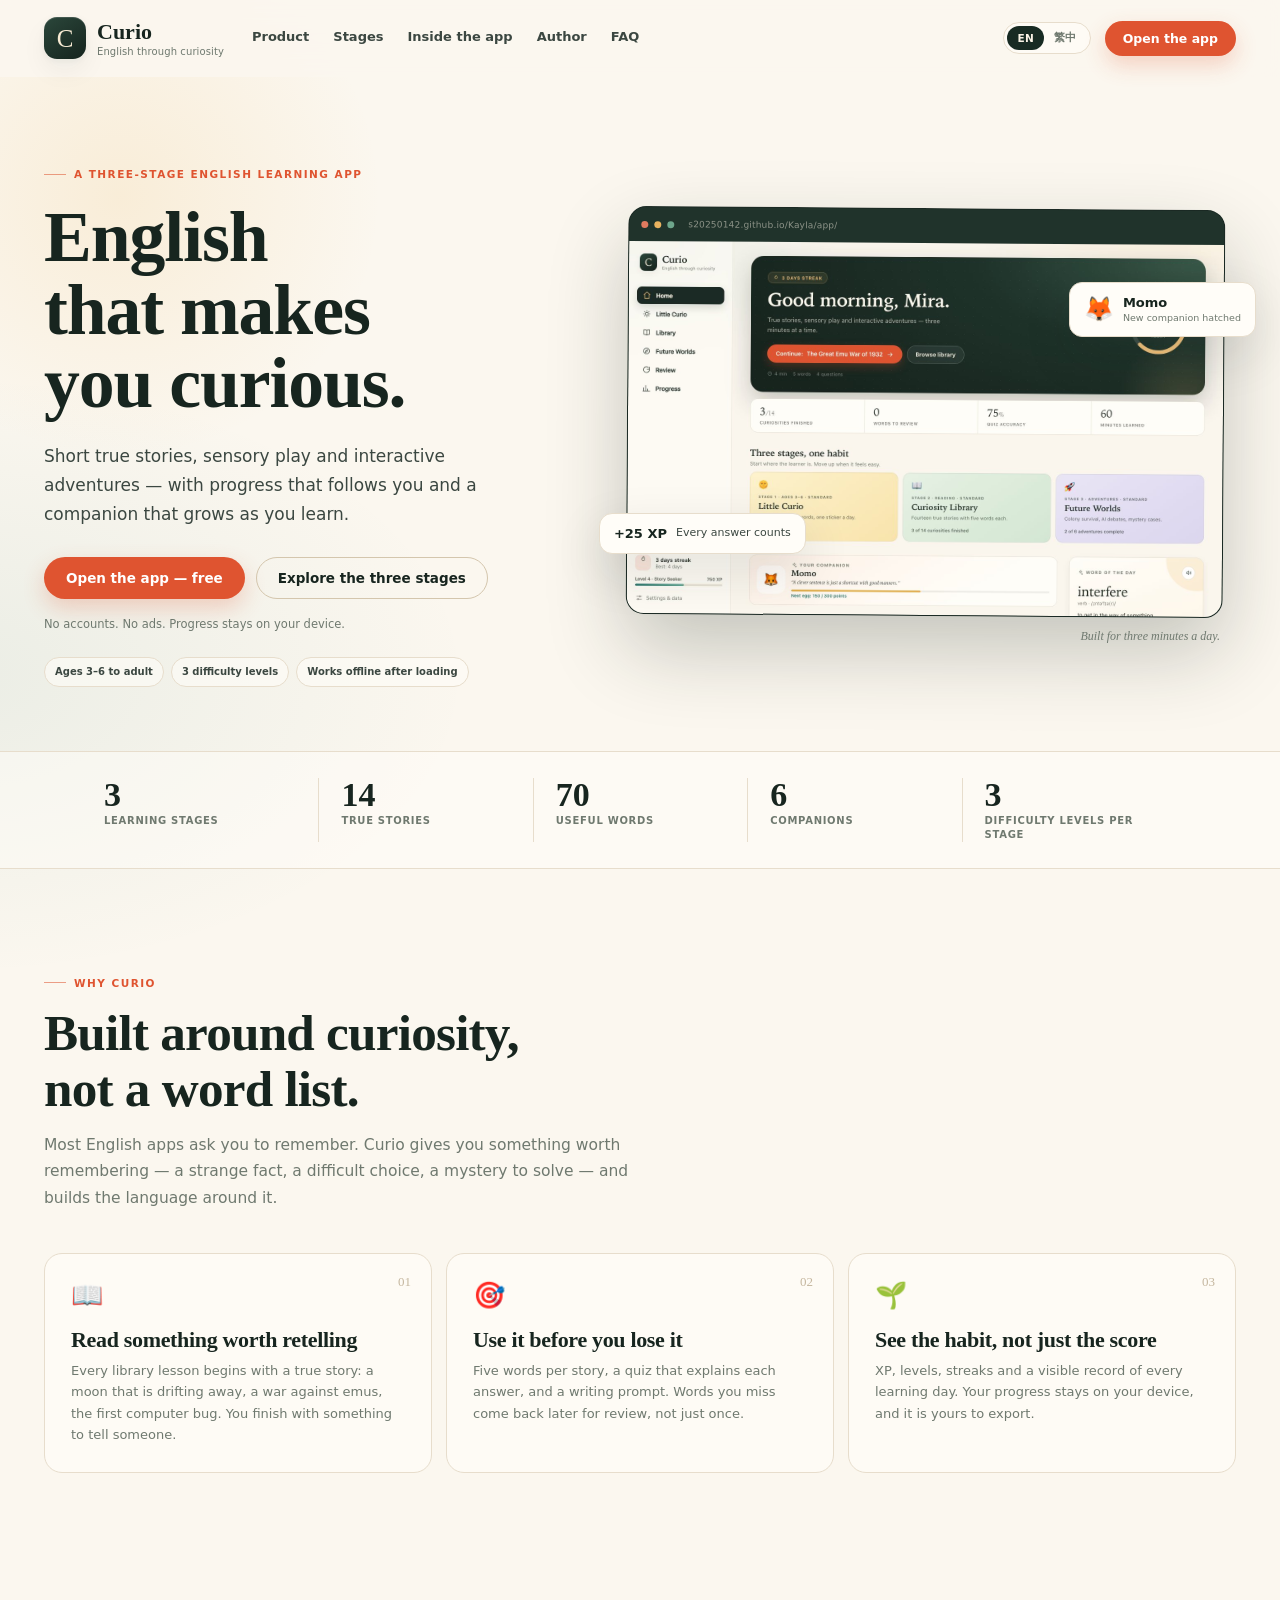
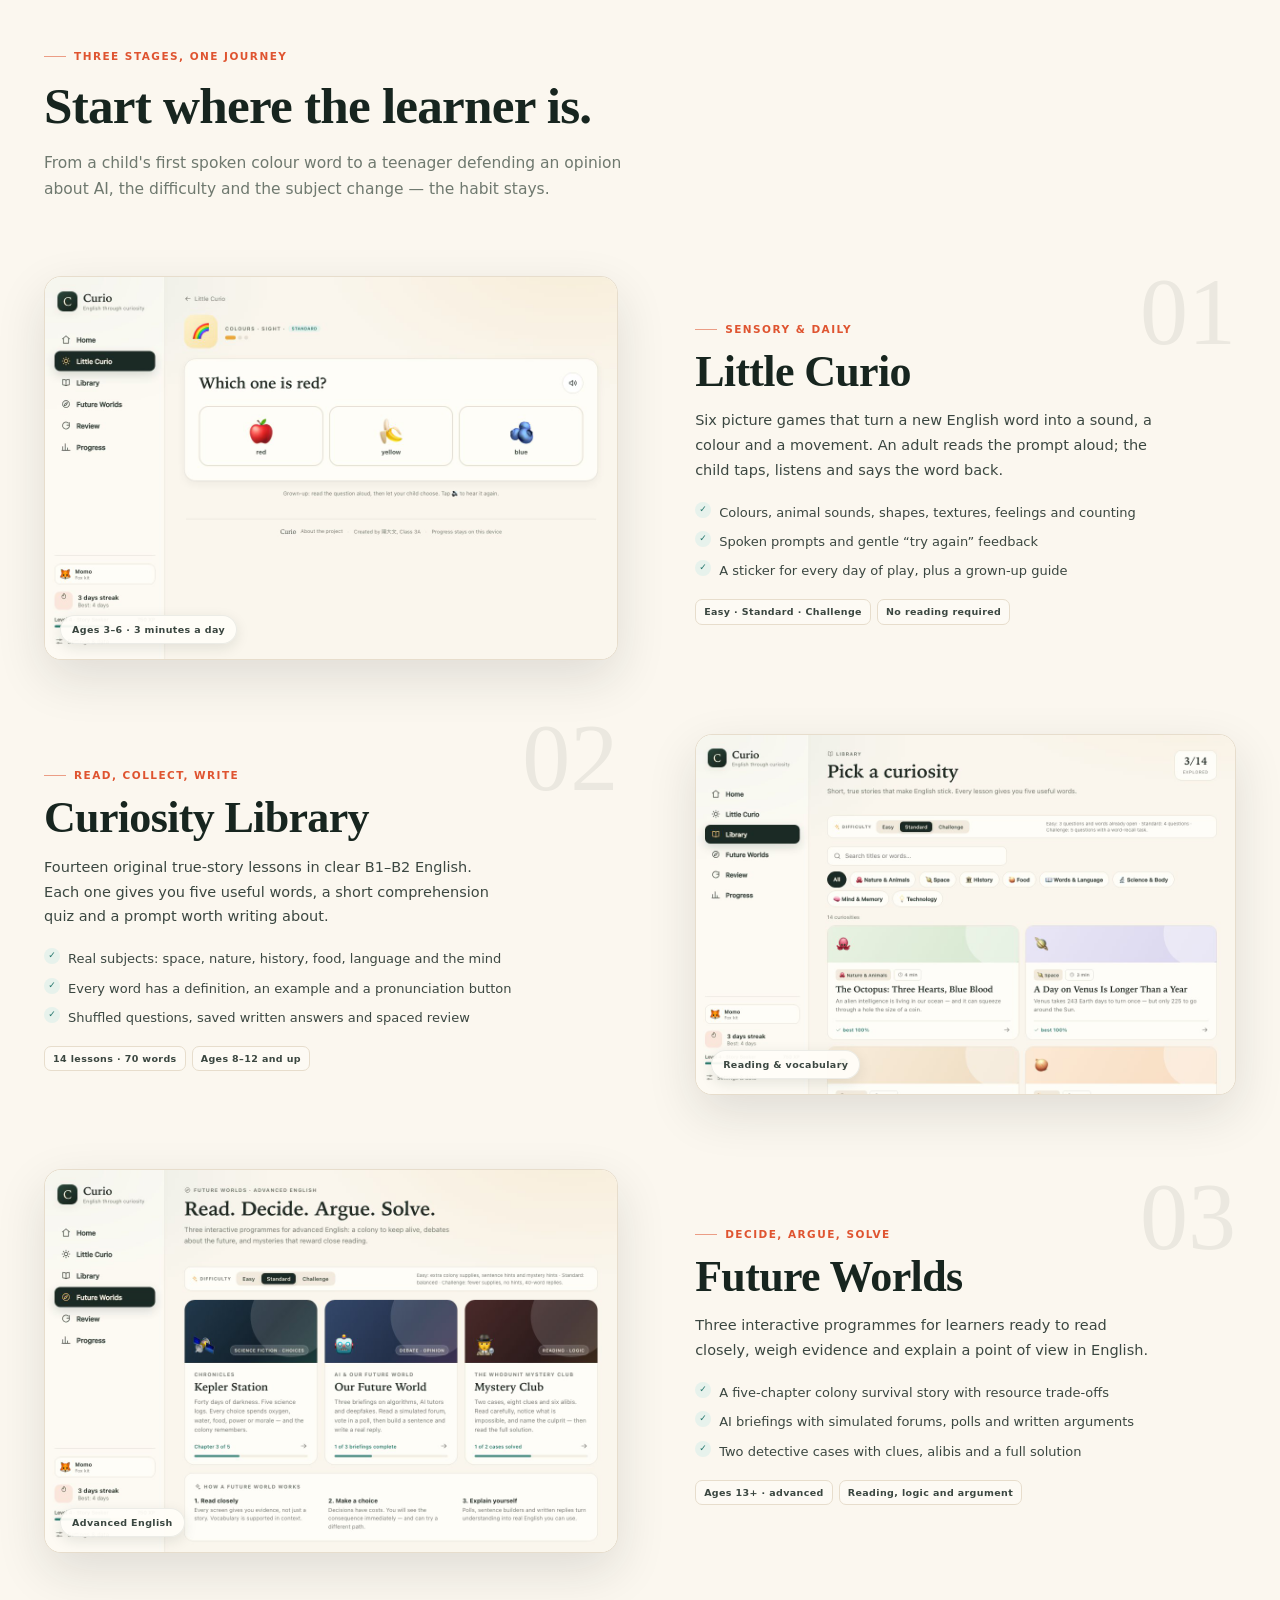
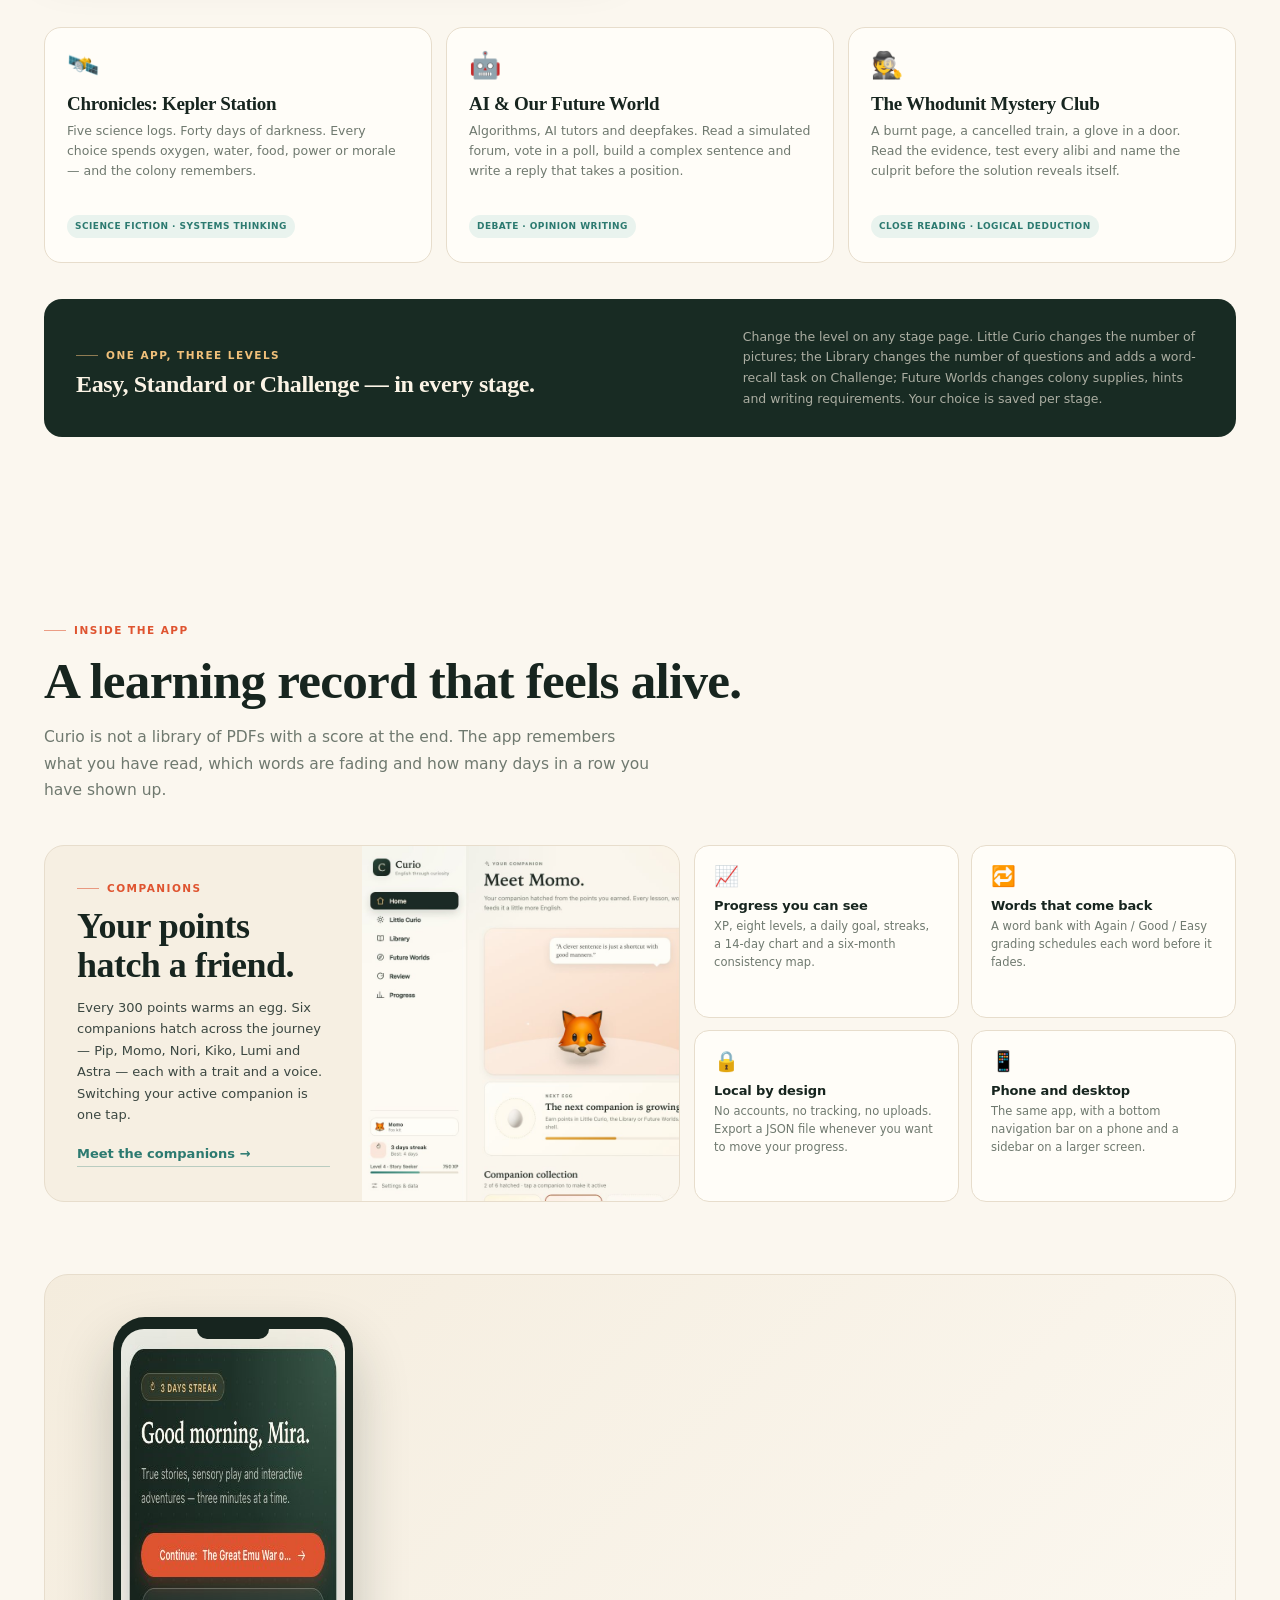
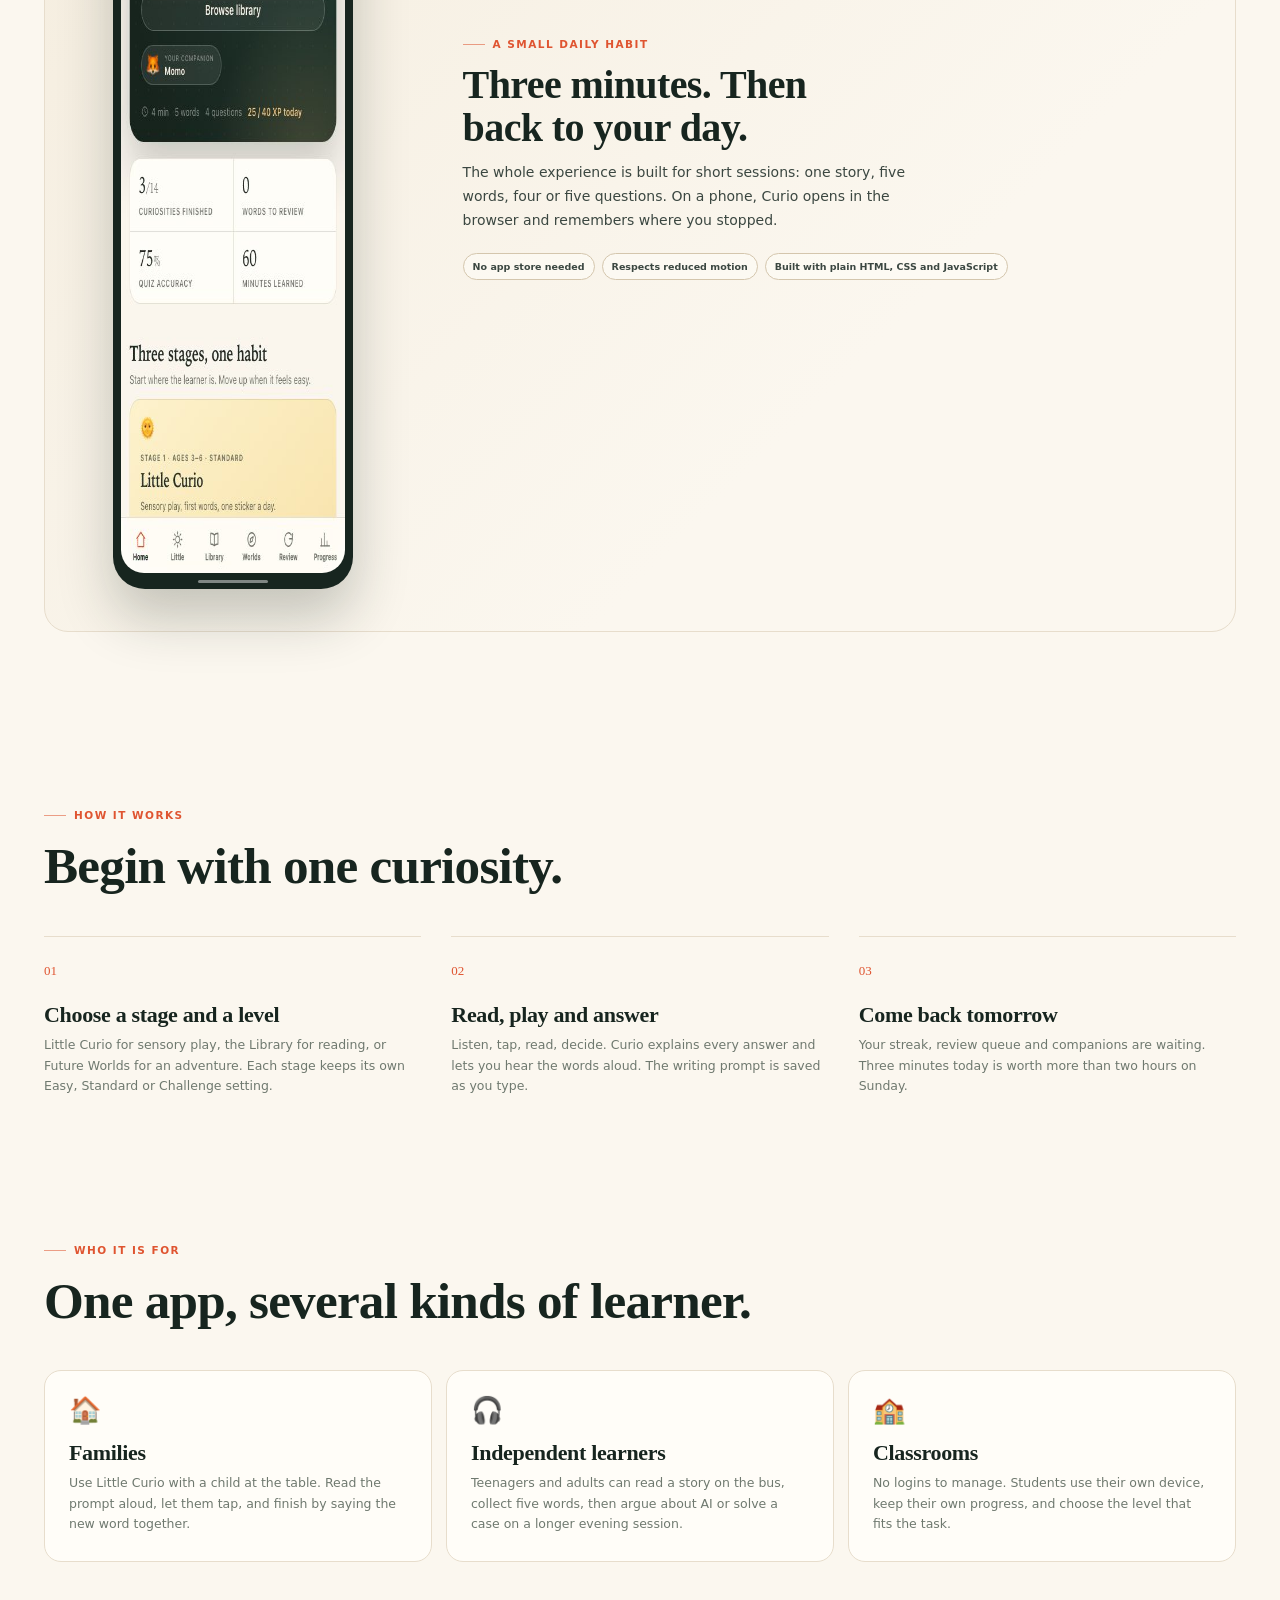
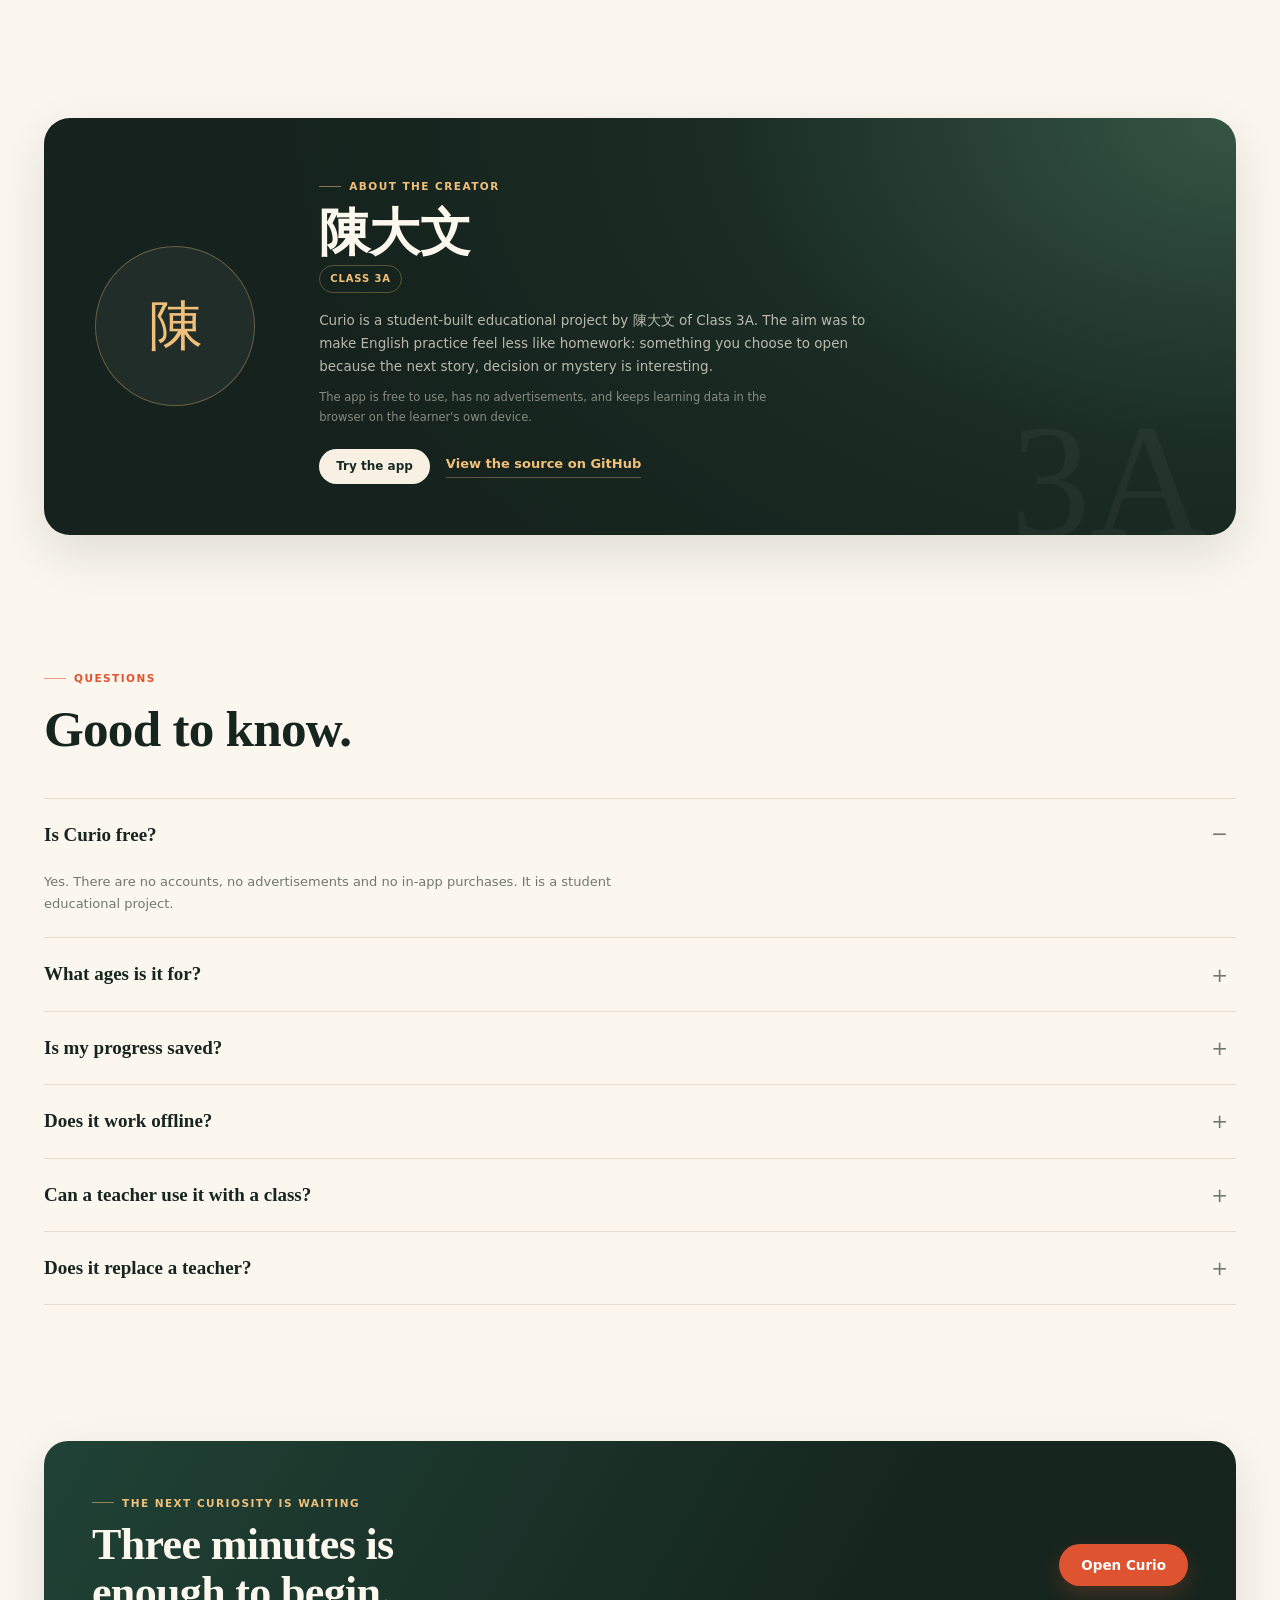
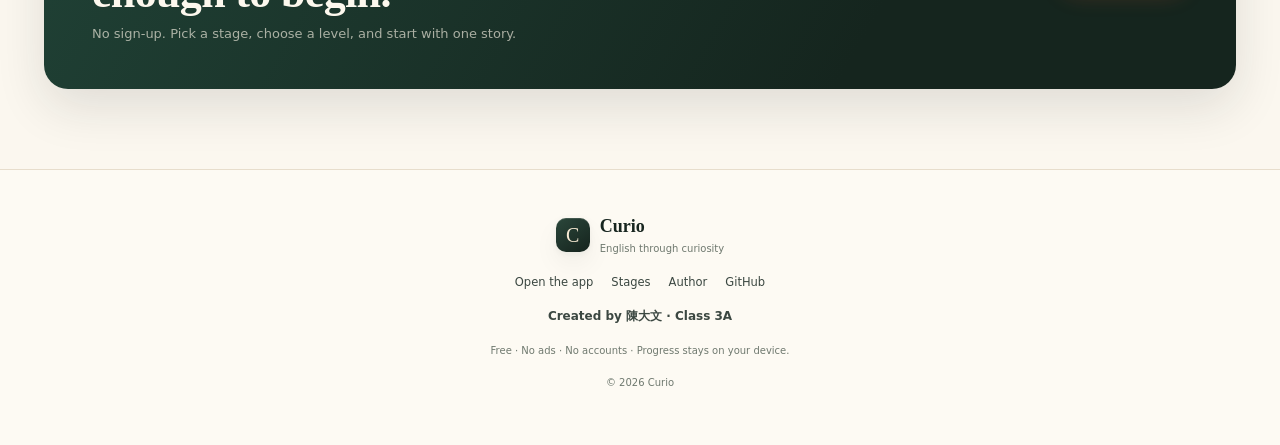
==== commit e4e838cd: "Update project author to 3A 陳大文" ====
--- a/index.html
+++ b/index.html
@@ -35,7 +35,7 @@
     "isAccessibleForFree": true,
     "author": {
       "@type": "Person",
-      "name": "Wong Tsz Ching"
+      "name": "陳大文"
     },
     "offers": {
       "@type": "Offer",
@@ -353,12 +353,12 @@
 
     <section class="section author" id="author">
       <div class="author-card reveal">
-        <div class="author-mark" aria-hidden="true">WT</div>
+        <div class="author-mark" aria-hidden="true">陳</div>
         <div class="author-copy">
           <span class="eyebrow" data-i18n="author.eyebrow">About the creator</span>
-          <h2 data-i18n="author.name">Wong Tsz Ching</h2>
-          <span class="author-class" data-i18n="author.class">Class 2C</span>
-          <p data-i18n="author.body">Curio is a student-built educational project by Wong Tsz Ching of Class 2C. The aim was to make English practice feel less like homework: something you choose to open because the next story, decision or mystery is interesting.</p>
+          <h2 data-i18n="author.name">陳大文</h2>
+          <span class="author-class" data-i18n="author.class">Class 3A</span>
+          <p data-i18n="author.body">Curio is a student-built educational project by 陳大文 of Class 3A. The aim was to make English practice feel less like homework: something you choose to open because the next story, decision or mystery is interesting.</p>
           <p class="author-note" data-i18n="author.note">The app is free to use, has no advertisements, and keeps learning data in the browser on the learner's own device.</p>
           <div class="author-links">
             <a class="btn btn-light btn-small" href="app/" data-i18n="author.app">Try the app</a>
@@ -423,7 +423,7 @@
         <a href="#author" data-i18n="footer.author">Author</a>
         <a href="https://github.com/s20250142/Kayla" target="_blank" rel="noopener">GitHub</a>
       </div>
-      <p class="footer-credit" data-i18n="footer.credit">Created by Wong Tsz Ching · Class 2C</p>
+      <p class="footer-credit" data-i18n="footer.credit">Created by 陳大文 · Class 3A</p>
       <p class="footer-privacy" data-i18n="footer.privacy">Free · No ads · No accounts · Progress stays on your device.</p>
       <p class="footer-copy">© <span id="year">2026</span> Curio</p>
     </div>
--- a/site.css
+++ b/site.css
@@ -763,7 +763,7 @@
   overflow: hidden;
 }
 .author-card::after {
-  content: "2C";
+  content: "3A";
   position: absolute;
   right: 30px;
   bottom: -26px;
